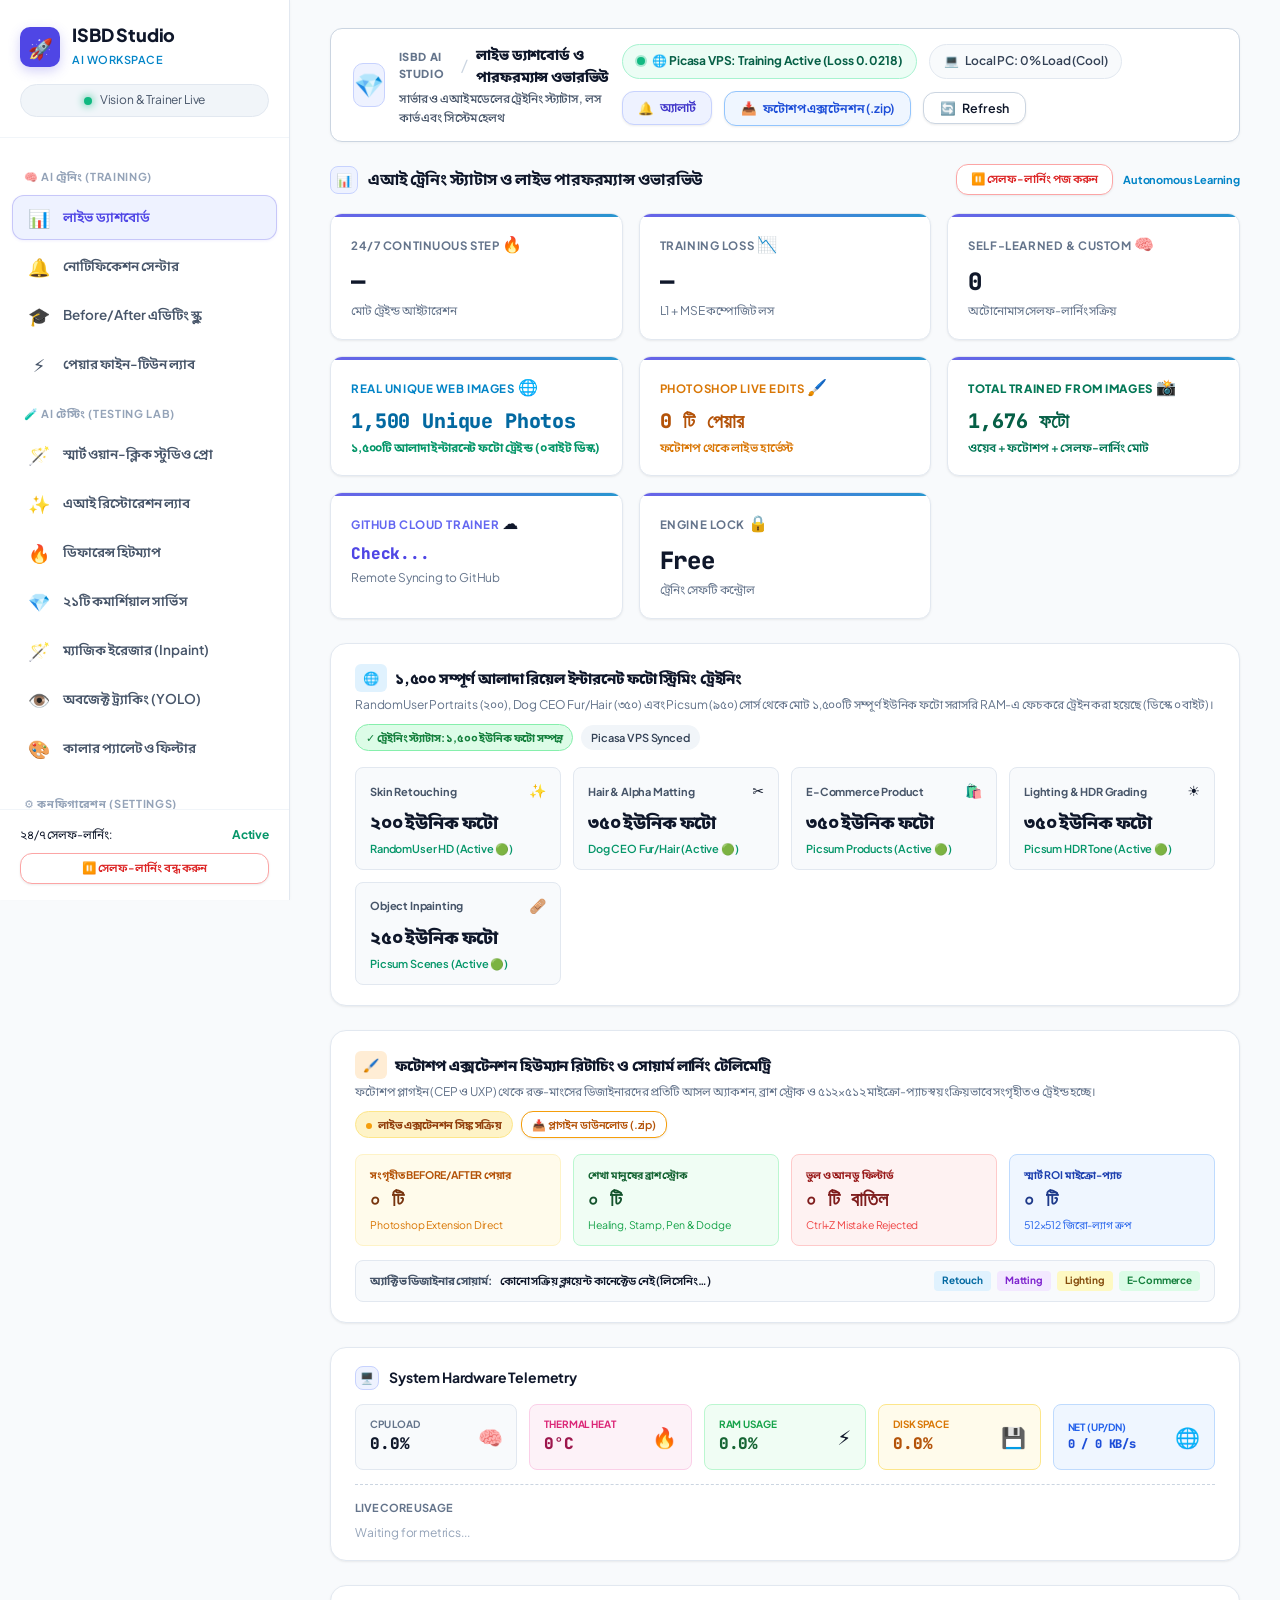
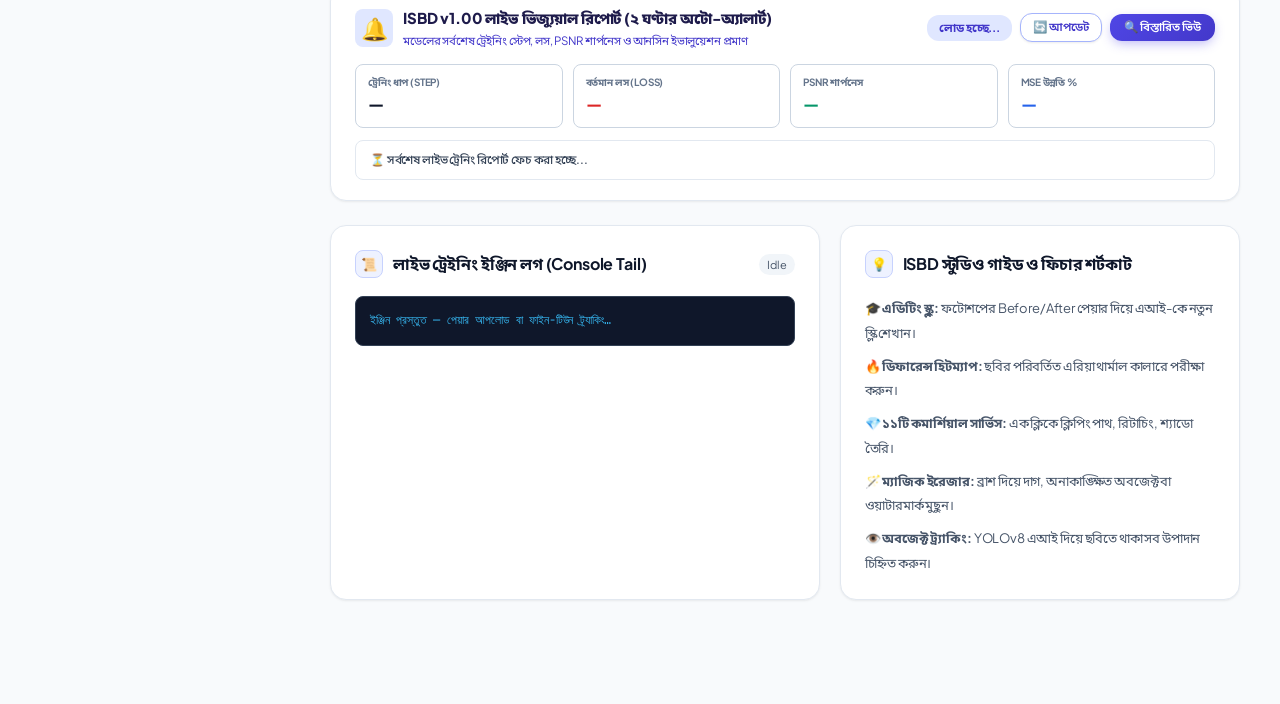
==== isbd/templates/index.html @ 2abbb0d4 "feat(ui): add live Photoshop Extension before/after counter and total trained from images box to AI " ====
<!doctype html>
<html lang="bn">
<head>
<meta charset="utf-8">
<meta name="viewport" content="width=device-width,initial-scale=1">
<title>ISBD Studio — Next-Gen AI Workspace</title>
<link rel="icon" href="data:image/svg+xml,<svg xmlns='http://www.w3.org/2000/svg' viewBox='0 0 100 100'><text y='.9em' font-size='90'>🚀</text></svg>">
<link rel="preconnect" href="https://fonts.googleapis.com">
<link rel="preconnect" href="https://fonts.gstatic.com" crossorigin>
<link href="https://fonts.googleapis.com/css2?family=Plus+Jakarta+Sans:wght@300;400;500;600;700;800&family=Roboto:wght@300;400;500;700&family=JetBrains+Mono:wght@400;500;600;700&family=Noto+Sans+Bengali:wght@400;500;600;700&display=swap" rel="stylesheet">
<link rel="stylesheet" href="https://fonts.googleapis.com/css2?family=Material+Symbols+Outlined:opsz,wght,FILL,GRAD@20..48,100..700,0..1,-50..200" />
<script src="https://cdn.tailwindcss.com"></script>
<style>

/* ══════════════════════════════════════════════════════════════════════════════
   ✨ MATERIAL DESIGN 3 / MATERIAL UI (MUI) DESIGN SYSTEM STYLES
   ══════════════════════════════════════════════════════════════════════════════ */
:root {
  --mui-primary: #4f46e5;
  --mui-primary-hover: #4338ca;
  --mui-primary-light: #eef2ff;
  --mui-secondary: #0284c7;
  --mui-surface: #ffffff;
  --mui-background: #f8fafc;
  --mui-surface-variant: #f1f5f9;
  --mui-outline: #e2e8f0;
  --mui-outline-variant: #cbd5e1;
  --mui-text-primary: #0f172a;
  --mui-text-secondary: #475569;
  --mui-text-muted: #64748b;
  --mui-success: #10b981;
  --mui-warning: #f59e0b;
  --mui-danger: #ef4444;

  /* MUI Elevation Shadows */
  --mui-shadow-1: 0 1px 3px rgba(0,0,0,0.05), 0 1px 2px rgba(0,0,0,0.03);
  --mui-shadow-2: 0 4px 6px -1px rgba(0,0,0,0.06), 0 2px 4px -1px rgba(0,0,0,0.04);
  --mui-shadow-3: 0 10px 15px -3px rgba(0,0,0,0.08), 0 4px 6px -2px rgba(0,0,0,0.04);
  --mui-shadow-4: 0 20px 25px -5px rgba(0,0,0,0.1), 0 10px 10px -5px rgba(0,0,0,0.04);
  --mui-radius-sm: 8px;
  --mui-radius-md: 12px;
  --mui-radius-lg: 16px;
  --mui-radius-full: 9999px;
}

body {
  font-family: 'Plus Jakarta Sans', 'Roboto', 'Noto Sans Bengali', system-ui, -apple-system, sans-serif !important;
  background-color: var(--mui-background) !important;
  color: var(--mui-text-primary) !important;
  letter-spacing: -0.01em;
}

/* MUI Card / Paper Elevation */
.panel-box, .cv-lab-banner {
  background: var(--mui-surface) !important;
  border: 1px solid var(--mui-outline) !important;
  border-radius: var(--mui-radius-lg) !important;
  box-shadow: var(--mui-shadow-1) !important;
  transition: box-shadow 0.25s ease, transform 0.2s ease !important;
}

.panel-box:hover {
  box-shadow: var(--mui-shadow-2) !important;
}

/* MUI Elevated Stat Cards */
.stat-card {
  background: var(--mui-surface) !important;
  border: 1px solid var(--mui-outline) !important;
  border-radius: var(--mui-radius-md) !important;
  box-shadow: var(--mui-shadow-1) !important;
  transition: all 0.25s cubic-bezier(0.4, 0, 0.2, 1) !important;
  position: relative;
  overflow: hidden;
}

.stat-card:hover {
  transform: translateY(-3px) !important;
  box-shadow: var(--mui-shadow-3) !important;
  border-color: var(--mui-outline-variant) !important;
}

.stat-card::after {
  content: '';
  position: absolute;
  top: 0;
  left: 0;
  right: 0;
  height: 3px;
  background: linear-gradient(90deg, var(--mui-primary), var(--mui-secondary));
  opacity: 0.85;
}

/* MUI Buttons with Elevation & Ripple effect */
.btn, .btn-main {
  font-family: inherit !important;
  font-weight: 600 !important;
  border-radius: var(--mui-radius-md) !important;
  transition: all 0.2s cubic-bezier(0.4, 0, 0.2, 1) !important;
  cursor: pointer;
  box-shadow: var(--mui-shadow-1);
  position: relative;
  overflow: hidden;
}

.btn-main {
  background: linear-gradient(135deg, #4f46e5 0%, #4338ca 100%) !important;
  color: #ffffff !important;
  border: none !important;
}

.btn-main:hover {
  box-shadow: var(--mui-shadow-3) !important;
  transform: translateY(-1.5px) !important;
}

.btn-main:active {
  transform: translateY(0) !important;
}

/* MUI Navigation Sidebar Item */
.ws-btn {
  font-family: inherit !important;
  border-radius: var(--mui-radius-md) !important;
  transition: all 0.2s ease !important;
  padding: 10px 14px !important;
  font-weight: 600 !important;
}

.ws-btn:hover {
  background: var(--mui-surface-variant) !important;
  color: var(--mui-text-primary) !important;
  transform: translateX(2px);
}

.ws-btn.active {
  background: var(--mui-primary-light) !important;
  color: var(--mui-primary) !important;
  border: 1px solid rgba(79, 70, 229, 0.25) !important;
  box-shadow: 0 1px 3px rgba(79, 70, 229, 0.08) !important;
}

/* MUI Chips & Pill Badges */
.chip-label {
  display: inline-flex !important;
  align-items: center !important;
  gap: 6px !important;
  padding: 7px 14px !important;
  border-radius: var(--mui-radius-full) !important;
  background: var(--mui-surface-variant) !important;
  border: 1px solid var(--mui-outline) !important;
  font-size: 11.5px !important;
  font-weight: 600 !important;
  color: var(--mui-text-secondary) !important;
  cursor: pointer !important;
  transition: all 0.2s ease !important;
  user-select: none;
}

.chip-label:hover {
  background: #e2e8f0 !important;
  color: var(--mui-text-primary) !important;
  border-color: var(--mui-outline-variant) !important;
}

.chip-label:has(input:checked) {
  background: #4f46e5 !important;
  border-color: #4338ca !important;
  color: #ffffff !important;
  font-weight: 700 !important;
  box-shadow: 0 2px 6px rgba(79, 70, 229, 0.25) !important;
}

.chip-label:has(input:checked) input[type="checkbox"] {
  accent-color: #ffffff !important;
}

/* MUI Text Inputs & Outlines */
input[type="text"], input[type="number"], textarea, select {
  font-family: inherit !important;
  border: 1.5px solid var(--mui-outline) !important;
  border-radius: var(--mui-radius-sm) !important;
  padding: 8px 12px !important;
  background: #ffffff !important;
  color: var(--mui-text-primary) !important;
  transition: all 0.2s ease !important;
}

input[type="text"]:focus, input[type="number"]:focus, textarea:focus, select:focus {
  outline: none !important;
  border-color: var(--mui-primary) !important;
  box-shadow: 0 0 0 3px rgba(79, 70, 229, 0.15) !important;
}

/* Material Linear Progress bar */
.mui-linear-progress {
  width: 100%;
  height: 6px;
  background-color: #e2e8f0;
  border-radius: 9999px;
  overflow: hidden;
  position: relative;
}

.mui-linear-progress-bar {
  height: 100%;
  background: linear-gradient(90deg, #4f46e5, #06b6d4);
  border-radius: 9999px;
  transition: width 0.3s ease;
}

:root {
  --bg-app: #f8fafc;
  --text-main: #0f172a;
  --text-sub: #334155;
  --text-muted: #64748b;
  
  --tx-main: #0f172a;
  --tx-secondary: #334155;
  --tx-muted: #64748b;
  --card-border: #cbd5e1;
  --accent: #4f46e5;

  --primary: #4f46e5;
  --cyan: #0284c7;
  --success: #10b981;
  --warning: #f59e0b;
  --danger: #ef4444;
  --radius-xl: 16px;
  --radius-lg: 12px;
  --radius-md: 8px;
  --radius-sm: 6px;
}

* { box-sizing: border-box; margin: 0; padding: 0; }
body {
  font-family: 'Inter', 'Noto Sans Bengali', system-ui, sans-serif;
  background-color: var(--bg-app);
  color: var(--text-main);
  min-height: 100vh;
  line-height: 1.55;
  -webkit-font-smoothing: antialiased;
}

.workspace-layout {
  display: flex;
  min-height: 100vh;
}

.workspace-sidebar {
  width: 290px;
  background: #ffffff;
  border-right: 1px solid #e2e8f0;
  display: flex;
  flex-direction: column;
  flex-shrink: 0;
  position: sticky;
  top: 0;
  height: 100vh;
  z-index: 50;
  box-shadow: 1px 0 3px 0 rgba(0, 0, 0, 0.02);
}

.ws-brand {
  padding: 24px 20px 20px;
  border-bottom: 1px solid #f1f5f9;
}

.ws-nav {
  padding: 16px 12px;
  display: flex;
  flex-direction: column;
  gap: 4px;
  flex: 1;
  overflow-y: auto;
}

.ws-category {
  font-size: 11px;
  font-weight: 700;
  color: #94a3b8;
  text-transform: uppercase;
  letter-spacing: 0.06em;
  padding: 14px 12px 6px;
}

.ws-btn {
  display: flex;
  align-items: center;
  gap: 12px;
  padding: 10px 14px;
  border-radius: 10px;
  color: #475569;
  font-size: 13.5px;
  font-weight: 600;
  cursor: pointer;
  background: transparent;
  border: 1px solid transparent;
  transition: all 0.15s ease;
  width: 100%;
  text-align: left;
}

.ws-btn:hover {
  background: #f1f5f9;
  color: #0f172a;
}

.ws-btn.active {
  background: #eef2ff;
  border-color: #c7d2fe;
  color: #4338ca;
  font-weight: 700;
  box-shadow: 0 1px 2px 0 rgba(79, 70, 229, 0.05);
}

.ws-btn .icon {
  font-size: 18px;
  width: 24px;
  text-align: center;
  display: inline-flex;
  align-items: center;
  justify-content: center;
}

.ws-footer {
  padding: 16px 20px;
  border-top: 1px solid #f1f5f9;
  background: #ffffff;
}

.workspace-content {
  flex: 1;
  padding: 28px 40px 80px;
  max-width: 1320px;
  overflow-y: auto;
}

.tab-pane {
  display: none;
  animation: paneFadeIn 0.2s ease forwards;
}

.tab-pane.active {
  display: block;
}

@keyframes paneFadeIn {
  from { opacity: 0; transform: translateY(4px); }
  to { opacity: 1; transform: translateY(0); }
}

/* ─ Modern Cards & Banners ─ */
.panel-box, .cv-lab-banner {
  background: #ffffff;
  border: 1px solid #e2e8f0;
  border-radius: var(--radius-xl);
  padding: 24px;
  margin-bottom: 24px;
  box-shadow: 0 1px 3px 0 rgba(0, 0, 0, 0.04);
}

.panel-header {
  display: flex;
  justify-content: space-between;
  align-items: center;
  margin-bottom: 18px;
}

.panel-header h2 {
  font-size: 16px;
  font-weight: 700;
  color: #0f172a;
  display: flex;
  align-items: center;
  gap: 10px;
}

.step-badge {
  width: 28px;
  height: 28px;
  border-radius: 8px;
  font-size: 13px;
  font-weight: 700;
  background: #eef2ff;
  color: #4f46e5;
  display: inline-flex;
  align-items: center;
  justify-content: center;
  border: 1px solid #c7d2fe;
}

/* ─ Modern Stats Grid ─ */
.stats-grid {
  display: grid;
  grid-template-columns: repeat(auto-fit, minmax(220px, 1fr));
  gap: 16px;
  margin-bottom: 24px;
}

.stat-card {
  background: #ffffff;
  border: 1px solid #e2e8f0;
  border-radius: var(--radius-lg);
  padding: 18px 20px;
  box-shadow: 0 1px 3px 0 rgba(0,0,0,0.03);
  transition: all 0.2s;
}

.stat-card:hover {
  transform: translateY(-2px);
  box-shadow: 0 6px 16px -2px rgba(0, 0, 0, 0.06);
}

.stat-title {
  font-size: 11.5px;
  font-weight: 700;
  text-transform: uppercase;
  letter-spacing: 0.05em;
  color: #64748b;
}

.stat-val {
  font-size: 24px;
  font-weight: 800;
  color: #0f172a;
  font-family: 'JetBrains Mono', monospace;
  margin: 6px 0 2px;
}

.stat-footer {
  font-size: 12px;
  color: #64748b;
}

/* ─ Inputs & Buttons ─ */
.param-input, .param-select {
  width: 100%;
  background: #ffffff;
  border: 1px solid #cbd5e1;
  color: #0f172a;
  font-weight: 500;
  padding: 9px 14px;
  border-radius: 8px;
  font-size: 13px;
  font-family: inherit;
  outline: none;
  transition: all 0.15s;
}

.param-input:focus, .param-select:focus {
  border-color: #4f46e5;
  box-shadow: 0 0 0 3px rgba(79, 70, 229, 0.12);
}

.btn {
  padding: 9px 18px;
  border-radius: 8px;
  font-size: 13px;
  font-weight: 600;
  cursor: pointer;
  display: inline-flex;
  align-items: center;
  gap: 8px;
  transition: all 0.15s ease;
  border: 1px solid transparent;
  font-family: inherit;
}

.btn-main {
  background: #4f46e5;
  color: #ffffff;
  box-shadow: 0 1px 2px 0 rgba(79, 70, 229, 0.2);
}

.btn-main:hover {
  background: #4338ca;
  box-shadow: 0 4px 12px rgba(79, 70, 229, 0.25);
  transform: translateY(-1px);
}

.btn-outline {
  background: #ffffff;
  border: 1px solid #cbd5e1;
  color: #334155;
}

.btn-outline:hover {
  background: #f8fafc;
  color: #0f172a;
  border-color: #94a3b8;
}

.btn-danger-light {
  background: #fef2f2;
  border: 1px solid #fecaca;
  color: #dc2626;
}

.btn-danger-light:hover {
  background: #fee2e2;
}

/* ─ Chip Labels ─ */
.chip-label {
  display: flex;
  align-items: center;
  gap: 8px;
  background: #f8fafc;
  border: 1px solid #e2e8f0;
  border-radius: 8px;
  padding: 8px 12px;
  font-size: 12px;
  font-weight: 600;
  color: #334155;
  cursor: pointer;
  user-select: none;
  transition: all 0.15s;
}

.chip-label:hover {
  background: #f1f5f9;
  border-color: #cbd5e1;
}

.chip-label:has(input:checked) {
  background: #4f46e5;
  border-color: #4338ca;
  color: #ffffff;
  font-weight: 700;
  box-shadow: 0 2px 6px rgba(79, 70, 229, 0.25);
}

.chip-label input[type="checkbox"] {
  accent-color: #ffffff;
  width: 15px;
  height: 15px;
}

/* ─ Grids & Layouts ─ */
.det-grid { display: grid; grid-template-columns: 1fr 1.2fr; gap: 24px; align-items: start; }
@media (max-width: 860px) { .det-grid { grid-template-columns: 1fr; } }
.det-controls { display: flex; flex-direction: column; gap: 14px; }
.det-result-img {
  width: 100%; max-height: 380px; object-fit: contain; border-radius: var(--radius-md);
  border: 1px solid #e2e8f0; background: #000; display: none;
}
.det-tags { display: flex; flex-wrap: wrap; gap: 8px; margin-top: 12px; }
.det-tag {
  background: #f1f5f9; border: 1px solid #e2e8f0;
  padding: 6px 12px; border-radius: 20px; font-size: 12px; font-weight: 600;
  display: inline-flex; align-items: center; gap: 6px; color: #1e293b;
}
.det-tag .count { background: #0284c7; color: #fff; border-radius: 10px; padding: 2px 6px; font-size: 10px; }

.cv-palette { display: flex; gap: 8px; margin-top: 10px; flex-wrap: wrap; }
.palette-chip {
  padding: 6px 10px; border-radius: 6px; font-size: 11px; font-weight: 700;
  display: flex; align-items: center; gap: 6px; border: 1px solid rgba(0,0,0,0.1);
}

.compare-container {
  position: relative; width: 100%; height: 260px; border-radius: var(--radius-md);
  overflow: hidden; background: #0f172a; border: 1px solid #e2e8f0; margin: 14px 0;
  display: flex; align-items: center; justify-content: center;
}
.compare-img { position: absolute; top: 0; left: 0; width: 100%; height: 100%; object-fit: contain; }
.compare-overlay {
  position: absolute; top: 0; left: 0; width: 50%; height: 100%; overflow: hidden;
  border-right: 2px solid #fff; box-shadow: 2px 0 10px rgba(0,0,0,0.5);
}
.compare-overlay img { position: absolute; top: 0; left: 0; width: 100%; height: 100%; object-fit: contain; }
.slider-handle {
  position: absolute; top: 50%; left: 50%; transform: translate(-50%, -50%);
  width: 28px; height: 28px; border-radius: 50%; background: #fff; color: #000;
  display: flex; align-items: center; justify-content: center; font-size: 11px; font-weight: 800;
  pointer-events: none; box-shadow: 0 0 15px rgba(0,0,0,0.8);
}
.compare-range {
  position: absolute; top: 0; left: 0; width: 100%; height: 100%; opacity: 0; cursor: ew-resize; z-index: 10;
}
.play-placeholder { text-align: center; color: #94a3b8; font-size: 13px; }

.terminal-area {
  background: #0f172a; border: 1px solid #334155; border-radius: var(--radius-md);
  padding: 14px; font-family: 'JetBrains Mono', monospace; font-size: 12px; color: #38bdf8;
  max-height: 260px; overflow-y: auto; white-space: pre-wrap; line-height: 1.6;
}

.toasts { position: fixed; top: 20px; right: 20px; z-index: 9999; display: flex; flex-direction: column; gap: 8px; }
.toast {
  padding: 10px 18px; border-radius: var(--radius-sm); font-size: 12.5px; font-weight: 600;
  backdrop-filter: blur(16px); border: 1px solid #e2e8f0;
  box-shadow: 0 10px 30px rgba(0,0,0,0.1); animation: toastIn 0.3s ease;
}
.toast.ok { background: #ecfdf5; border-color: #a7f3d0; color: #065f46; }
.toast.warn { background: #fffbeb; border-color: #fde68a; color: #92400e; }
.toast.err { background: #fef2f2; border-color: #fecaca; color: #991b1b; }
@keyframes toastIn { from { transform: translateX(50px); opacity: 0; } to { transform: translateX(0); opacity: 1; } }

.pulse-dot { width: 8px; height: 8px; border-radius: 50%; background: #10b981; box-shadow: 0 0 8px #10b981; display: inline-block; }

.pairs-container { display: flex; flex-direction: column; gap: 10px; margin-top: 14px; }
.pair-item {
  background: #f8fafc; border: 1px solid #e2e8f0;
  border-radius: var(--radius-md); padding: 12px; display: grid;
  grid-template-columns: 1fr 1fr auto; gap: 12px; align-items: center;
}
.pair-side label {
  font-size: 11px; font-weight: 600; color: #64748b;
  display: block; margin-bottom: 4px;
}
.pair-side input[type=file] { width: 100%; font-size: 11px; color: #334155; }
.thumb-preview { width: 44px; height: 44px; border-radius: 6px; object-fit: cover; margin-top: 4px; display: none; border: 1px solid #cbd5e1; }
.btn-del-pair {
  background: #ffffff; border: 1px solid #e2e8f0; color: #dc2626;
  border-radius: 8px; width: 32px; height: 32px; cursor: pointer; display: flex;
  align-items: center; justify-content: center; font-size: 13px; transition: all 0.2s;
}
.btn-del-pair:hover { background: #fee2e2; border-color: #fca5a5; }

.dropzone {
  border: 2px dashed #cbd5e1; border-radius: var(--radius-md);
  padding: 26px 16px; text-align: center; cursor: pointer; transition: all 0.2s;
  background: #f8fafc;
}
.dropzone:hover, .dropzone.dragover {
  border-color: #6366f1; background: #eef2ff;
}
.dz-icon { font-size: 32px; margin-bottom: 6px; }
.dz-text { font-size: 13.5px; font-weight: 600; color: #1e293b; }
.dz-sub { font-size: 11.5px; color: #64748b; margin-top: 2px; }

.param-grid { display: grid; grid-template-columns: 1fr 1fr; gap: 14px; margin-bottom: 14px; }
.param-field label { font-size: 11px; font-weight: 700; color: #475569; display: block; margin-bottom: 5px; }

/* ─ Modern CSS Upgrades ─ */
.btn-main {
  background: linear-gradient(135deg, #4f46e5 0%, #3b82f6 100%);
  color: white;
  border: none;
  box-shadow: 0 4px 12px -2px rgba(79, 70, 229, 0.4);
  transition: all 0.3s cubic-bezier(0.4, 0, 0.2, 1);
}
.btn-main:hover {
  transform: translateY(-1.5px);
  box-shadow: 0 6px 16px -2px rgba(79, 70, 229, 0.6);
}
.btn-outline {
  border: 1px solid #cbd5e1;
  background: #ffffff;
  color: #475569;
  transition: all 0.3s ease;
}
.btn-outline:hover {
  border-color: #94a3b8;
  background: #f8fafc;
  color: #0f172a;
}
.ws-btn { transition: all 0.2s cubic-bezier(0.4, 0, 0.2, 1); }
.ws-btn:active { transform: scale(0.97); }

.file-upload {
  border: 2px dashed #cbd5e1;
  background: #f8fafc;
  transition: all 0.3s;
  cursor: pointer;
}
.file-upload:hover {
  border-color: #6366f1;
  background: #eef2ff;
}

#toast-container {
  position: fixed;
  bottom: 24px;
  right: 24px;
  display: flex;
  flex-direction: column;
  gap: 12px;
  z-index: 9999;
}
.custom-toast {
  background: #ffffff;
  border: 1px solid #e2e8f0;
  padding: 14px 20px;
  border-radius: 12px;
  box-shadow: 0 10px 25px -5px rgba(0,0,0,0.1), 0 8px 10px -6px rgba(0,0,0,0.1);
  font-size: 14px;
  font-weight: 600;
  display: flex;
  align-items: center;
  gap: 12px;
  animation: slideInUp 0.4s cubic-bezier(0.175, 0.885, 0.32, 1.275) forwards;
  transform-origin: bottom;
}
.custom-toast.success { border-left: 5px solid #10b981; }
.custom-toast.error { border-left: 5px solid #ef4444; }
.custom-toast.fade-out { animation: fadeOutDown 0.35s forwards; }

@keyframes slideInUp { from { opacity: 0; transform: translateY(30px) scale(0.90); } to { opacity: 1; transform: translateY(0) scale(1); } }
@keyframes fadeOutDown { from { opacity: 1; transform: translateY(0); } to { opacity: 0; transform: translateY(30px) scale(0.95); } }

/* ─ Glassmorphism Panels ─ */
.panel-box, .cv-lab-banner {
  background: rgba(255, 255, 255, 0.85);
  backdrop-filter: blur(12px);
  -webkit-backdrop-filter: blur(12px);
  border: 1px solid rgba(226, 232, 240, 0.8);
}

</style>
<script src="https://cdn.jsdelivr.net/npm/chart.js"></script>
<script src="https://cdn.jsdelivr.net/npm/chart.js"></script>
</head>

<body>

<div class="toasts" id="toasts"></div>

<div class="workspace-layout">
  <!-- ═════════ SIDEBAR ═════════ -->
  <aside class="workspace-sidebar">
    <div class="ws-brand">
      <div style="display:flex; align-items:center; gap:12px;">
        <div style="width:40px; height:40px; border-radius:10px; background:#4f46e5; display:flex; align-items:center; justify-content:center; font-size:20px; color:#fff; box-shadow:0 4px 12px rgba(79,70,229,0.25);">🚀</div>
        <div>
          <h1 style="font-size:18px; font-weight:800; color:#0f172a; line-height:1.2;">ISBD Studio</h1>
          <span style="font-size:11px; font-weight:600; color:#0284c7; text-transform:uppercase; letter-spacing:0.5px;">AI Workspace</span>
        </div>
      </div>
      <div style="display:flex; align-items:center; gap:8px; font-size:12px; padding:6px 12px; border-radius:20px; background:#f1f5f9; border:1px solid #e2e8f0; color:#475569; margin-top:14px; justify-content:center;">
        <span class="pulse-dot"></span>
        <span id="nav-status">Vision & Trainer Live</span>
      </div>
    </div>

    <nav class="ws-nav">
      <div class="ws-category">🧠 AI ট্রেনিং (Training)</div>
      <button class="ws-btn active" data-tab="tab-dashboard" onclick="switchTab('tab-dashboard')">
        <span class="icon">📊</span> লাইভ ড্যাশবোর্ড
      </button>
      <button class="ws-btn" data-tab="tab-notifications" onclick="switchTab('tab-notifications')">
        <span class="icon">🔔</span> নোটিফিকেশন সেন্টার <span id="side-notif-badge" style="background:#ef4444; color:#ffffff; font-size:10px; font-weight:800; padding:2px 7px; border-radius:10px; margin-left:auto; display:none;">0</span>
      </button>
      <button class="ws-btn" data-tab="tab-school" onclick="switchTab('tab-school')">
        <span class="icon">🎓</span> Before/After এডিটিং স্কুল
      </button>
      <button class="ws-btn" data-tab="tab-finetune" onclick="switchTab('tab-finetune')">
        <span class="icon">⚡</span> পেয়ার ফাইন-টিউন ল্যাব
      </button>

      <div class="ws-category">🧪 AI টেস্টিং (Testing Lab)</div>
      <button class="ws-btn" data-tab="tab-smart" onclick="switchTab('tab-smart')">
        <span class="icon">🪄</span> স্মার্ট ওয়ান-ক্লিক স্টুডিও প্রো
      </button>
      <button class="ws-btn" data-tab="tab-restore" onclick="switchTab('tab-restore')">
        <span class="icon">✨</span> এআই রিস্টোরেশন ল্যাব
      </button>
      <button class="ws-btn" data-tab="tab-heatmap" onclick="switchTab('tab-heatmap')">
        <span class="icon">🔥</span> ডিফারেন্স হিটম্যাপ
      </button>
      <button class="ws-btn" data-tab="tab-services" onclick="switchTab('tab-services')">
        <span class="icon">💎</span> ২১টি কমার্শিয়াল সার্ভিস
      </button>
      <button class="ws-btn" data-tab="tab-magic" onclick="switchTab('tab-magic')">
        <span class="icon">🪄</span> ম্যাজিক ইরেজার (Inpaint)
      </button>
      <button class="ws-btn" data-tab="tab-yolo" onclick="switchTab('tab-yolo')">
        <span class="icon">👁️</span> অবজেক্ট ট্র্যাকিং (YOLO)
      </button>
      <button class="ws-btn" data-tab="tab-cv" onclick="switchTab('tab-cv')">
        <span class="icon">🎨</span> কালার প্যালেট ও ফিল্টার
      </button>

      <div class="ws-category" style="margin-top:6px;">⚙️ কনফিগারেশন (Settings)</div>
      <button class="ws-btn" data-tab="tab-settings" onclick="switchTab('tab-settings')">
        <span class="icon">⚙️</span> কানেক্টেড মডেল ও API কি
      </button>
      <div class="ws-category" style="margin-top:6px;">☁️ ক্লাউড হাব (Cloud Hub)</div>
      <button class="ws-btn" data-tab="tab-cloud" onclick="switchTab('tab-cloud')">
        <span class="icon">🚀</span> GitHub Auto Trainer
      </button>

      <div class="ws-category" style="margin-top:6px;">📦 ফটোশপ ইন্টিগ্রেশন</div>
      <a href="/api/download/photoshop-extension-zip" class="ws-btn" style="text-decoration:none; color:#1d4ed8; background:#eff6ff; border:1px solid #bfdbfe; font-weight:700;">
        <span class="icon">📥</span> ফটোশপ এক্সটেনশন (.zip)
      </a>

    </nav>

    <div class="ws-footer">
      <div style="display: flex; flex-direction: column; gap: 8px;">
        <div style="display: flex; justify-content: space-between; align-items: center; font-size:12px;">
          <span>২৪/৭ সেলফ-লার্নিং:</span>
          <span id="side-train-status" style="color: #059669; font-weight:700;">Active</span>
        </div>
        <button id="btn-toggle-train" onclick="toggleContinuousTraining()" class="btn btn-outline" style="width: 100%; justify-content: center; font-size: 11.5px; padding: 6px; border-color: #fca5a5; color: #dc2626;">
          ⏸️ সেলফ-লার্নিং বন্ধ করুন
        </button>
      </div>
    </div>
  </aside>

  <!-- ═════════ CONTENT AREA ═════════ -->
  <main class="workspace-content">
    
    <!-- ═════════ TOP ENTERPRISE APP BAR ═════════ -->
    <header class="workspace-topbar" style="display:flex; justify-content:space-between; align-items:center; background:#ffffff; border:1.5px solid #cbd5e1; border-radius:12px; padding:14px 22px; margin-bottom:22px; box-shadow:0 1px 3px rgba(0,0,0,0.04);">
      <div style="display:flex; align-items:center; gap:14px;">
        <span style="font-size:24px; background:#eef2ff; color:#4f46e5; width:44px; height:44px; border-radius:10px; display:inline-flex; align-items:center; justify-content:center; border:1px solid #c7d2fe;">💎</span>
        <div>
          <div style="display:flex; align-items:center; gap:8px;">
            <span style="font-size:11px; font-weight:800; color:#64748b; text-transform:uppercase; letter-spacing:0.05em;">ISBD AI STUDIO</span>
            <span style="color:#cbd5e1;">/</span>
            <span id="topbar-breadcrumb" style="font-size:14.5px; font-weight:800; color:#0f172a;">লাইভ ড্যাশবোর্ড ও পারফরম্যান্স ওভারভিউ</span>
          </div>
          <div id="topbar-sub" style="font-size:12px; color:#475569; margin-top:2px; font-weight:500;">সার্ভার ও এআই মডেলের ট্রেইনিং স্ট্যাটাস, লস কার্ভ এবং সিস্টেম হেলথ</div>
        </div>
      </div>
      
      <!-- Topbar Right Badges -->
      <div style="display:flex; align-items:center; gap:12px; flex-wrap:wrap;">
        <div style="display:flex; align-items:center; gap:7px; background:#ecfdf5; border:1px solid #a7f3d0; padding:7px 14px; border-radius:20px; font-size:12px; font-weight:700; color:#065f46;">
          <span style="width:8px; height:8px; border-radius:50%; background:#10b981; display:inline-block; box-shadow:0 0 0 2px rgba(16,185,129,0.3);"></span>
          <span id="topbar-vps-status">🌐 Picasa VPS: Training Active (Loss 0.0218)</span>
        </div>
        <div style="display:flex; align-items:center; gap:6px; background:#f8fafc; border:1px solid #e2e8f0; padding:7px 14px; border-radius:20px; font-size:12px; font-weight:600; color:#334155;">
          <span>💻</span>
          <span id="topbar-local-status">Local PC: 0% Load (Cool)</span>
        </div>
        <button onclick="switchTab('tab-notifications')" class="btn btn-outline" style="padding:7px 15px; font-size:12.5px; font-weight:700; display:inline-flex; align-items:center; gap:6px; border-radius:20px; border-color:#c7d2fe; color:#4338ca; background:#eef2ff; position:relative;" title="নোটিফিকেশন ও ২ ঘণ্টার লাইভ রিপোর্ট">
          🔔 <span>অ্যালার্ট</span>
          <span id="topbar-notif-badge" style="background:#ef4444; color:#ffffff; font-size:10px; font-weight:800; padding:1px 6px; border-radius:10px; display:none;">0</span>
        </button>
        <a href="/api/download/photoshop-extension-zip" class="btn btn-outline" style="padding:7px 16px; font-size:12.5px; font-weight:700; display:inline-flex; align-items:center; gap:6px; border-radius:20px; border-color:#93c5fd; color:#1d4ed8; background:#eff6ff; text-decoration:none;" title="উইন্ডোজের জন্য ১-ক্লিক ফটোশপ এক্সটেনশন ডাউনলোড (.zip)">
          📥 <span>ফটোশপ এক্সটেনশন (.zip)</span>
        </a>
        <button onclick="refreshAllData()" class="btn btn-outline" style="padding:7px 16px; font-size:12.5px; font-weight:700; display:inline-flex; align-items:center; gap:6px; border-radius:20px; border-color:#cbd5e1; color:#0f172a; background:#ffffff;" title="সব ডেটা রিফ্রেশ করুন">
          🔄 <span>Refresh</span>
        </button>
      </div>
    </header>

    <!-- Tab 1: Dashboard -->
    <div id="tab-dashboard" class="tab-pane active">
      <div class="panel-header" style="margin-bottom: 18px;">
        <h2><span class="step-badge">📊</span> এআই ট্রেনিং স্ট্যাটাস ও লাইভ পারফরম্যান্স ওভারভিউ</h2>
        <div style="display:flex; align-items:center; gap:10px;">
          <button id="dash-btn-toggle" onclick="toggleContinuousTraining()" class="btn btn-outline" style="font-size: 11.5px; padding: 6px 14px; border-color: #fca5a5; color: #dc2626;">
            ⏸️ সেলফ-লার্নিং পজ করুন
          </button>
          <span style="font-size: 11px; color: #0284c7; font-weight:700;">Autonomous Learning</span>
        </div>
      </div>
<!-- ─ Stats Row ─ -->
  <div class="stats-grid">
    <div class="stat-card" id="card-step">
      <div class="stat-top">
        <span class="stat-title">24/7 Continuous Step</span>
        <span class="stat-icon">🔥</span>
      </div>
      <div class="stat-val" id="v-step">—</div>
      <div class="stat-footer">মোট ট্রেইন্ড আইটারেশন</div>
    </div>

    <div class="stat-card" id="card-loss">
      <div class="stat-top">
        <span class="stat-title">Training Loss</span>
        <span class="stat-icon">📉</span>
      </div>
      <div class="stat-val" id="v-loss">—</div>
      <div class="stat-footer">L1 + MSE কম্পোজিট লস</div>
    </div>

    <div class="stat-card" id="card-pairs">
      <div class="stat-top">
        <span class="stat-title">Self-Learned & Custom</span>
        <span class="stat-icon">🧠</span>
      </div>
      <div class="stat-val" id="v-pairs">0</div>
      <div class="stat-footer" id="v-self-sub">অটোনোমাস সেলফ-লার্নিং সক্রিয়</div>
    </div>

    
    <div class="stat-card" id="card-stream" style="border-top: 3px solid #0284c7;">
      <div class="stat-top">
        <span class="stat-title" style="color: #0284c7; font-weight: 700;">Real Unique Web Images</span>
        <span class="stat-icon">🌐</span>
      </div>
      <div class="stat-val" id="v-stream-samples" style="color: #0369a1; font-size: 20px;">1,500 Unique Photos</div>
      <div class="stat-footer" id="v-stream-sub" style="color: #059669; font-weight: 700;">১,৫০০টি আলাদা ইন্টারনেট ফটো ট্রেইন্ড (০ বাইট ডিস্ক)</div>
    </div>

    <!-- 🎨 Photoshop Live Human Edits -->
    <div class="stat-card" id="card-photoshop" style="border-top: 3px solid #f59e0b; background: linear-gradient(135deg, rgba(245, 158, 11, 0.05), rgba(217, 119, 6, 0.02));">
      <div class="stat-top">
        <span class="stat-title" style="color: #d97706; font-weight: 700;">Photoshop Live Edits</span>
        <span class="stat-icon">🖌️</span>
      </div>
      <div class="stat-val" id="v-photoshop-samples" style="color: #b45309; font-size: 20px; font-weight: 800;">0 টি পেয়ার</div>
      <div class="stat-footer" id="v-photoshop-sub" style="color: #d97706; font-weight: 600;">ফটোশপ থেকে লাইভ হার্ভেস্ট</div>
    </div>

    <!-- 📸 Total Trained From Images (Grand Total Count) -->
    <div class="stat-card" id="card-total-trained" style="border-top: 3px solid #10b981; background: linear-gradient(135deg, rgba(16, 185, 129, 0.07), rgba(5, 150, 105, 0.02));">
      <div class="stat-top">
        <span class="stat-title" style="color: #047857; font-weight: 800;">Total Trained From Images</span>
        <span class="stat-icon">📸</span>
      </div>
      <div class="stat-val" id="v-total-trained" style="color: #065f46; font-size: 20px; font-weight: 800;">1,676 ফটো</div>
      <div class="stat-footer" id="v-total-trained-sub" style="color: #047857; font-weight: 600;">ওয়েব + ফটোশপ + সেলফ-লার্নিং মোট</div>
    </div>

    <div class="stat-card" id="card-cloud">
      <div class="stat-top">
        <span class="stat-title" style="color: #6366f1;">GitHub Cloud Trainer</span>
        <span class="stat-icon" id="v-cloud-icon">☁️</span>
      </div>
      <div class="stat-val" id="v-cloud-status" style="font-size: 16px; color: #4f46e5; margin-top: 6px;">Check...</div>
      <div class="stat-footer" id="v-cloud-sub">Remote Syncing to GitHub</div>
      <a id="v-cloud-link" href="#" target="_blank" style="display:none; font-size: 10px; color: #6366f1; text-decoration: underline; margin-top:4px;">View Live Console</a>
    </div>

    <div class="stat-card" id="card-lock">
      <div class="stat-top">
        <span class="stat-title">Engine Lock</span>
        <span class="stat-icon">🔒</span>
      </div>
      <div class="stat-val" id="v-lock">Free</div>
      <div class="stat-footer" id="v-lock-sub">ট্রেনিং সেফটি কন্ট্রোল</div>
    </div>
  </div>

  <!-- ─ Real Streamed 1,500 Unique Dataset Breakdown Banner ─ -->
  <div class="panel-box" style="margin-bottom: 24px; padding: 20px 24px; background: #ffffff; border: 1px solid #cbd5e1; border-radius: 12px; box-shadow: 0 4px 6px -1px rgba(0, 0, 0, 0.05);">
    <div style="display: flex; justify-content: space-between; align-items: center; margin-bottom: 16px; flex-wrap: wrap; gap: 10px;">
      <div>
        <h2 style="font-size: 15px; font-weight: 800; color: #0f172a; margin: 0; display: flex; align-items: center; gap: 8px;">
          <span style="background: #e0f2fe; color: #0369a1; padding: 4px 8px; border-radius: 6px; font-size: 13px;">🌐</span> 
          ১,৫০০ সম্পূর্ণ আলাদা রিয়েল ইন্টারনেট ফটো স্ট্রিমিং ট্রেইনিং
        </h2>
        <div style="font-size: 12px; color: #64748b; margin-top: 4px;">
          RandomUser Portraits (২০০), Dog CEO Fur/Hair (৩৫০) এবং Picsum (৯৫০) সোর্স থেকে মোট ১,৫০০টি সম্পূর্ণ ইউনিক ফটো সরাসরি RAM-এ ফেচ করে ট্রেইন করা হয়েছে (ডিস্কে ০ বাইট)।
        </div>
      </div>
      <div style="display: flex; gap: 8px; align-items: center;">
        <span style="background: #dcfce7; color: #15803d; font-size: 11px; font-weight: 700; padding: 4px 10px; border-radius: 20px; border: 1px solid #86efac;">
          ✓ ট্রেইনিং স্ট্যাটাস: ১,৫০০ ইউনিক ফটো সম্পন্ন
        </span>
        <span style="background: #f1f5f9; color: #334155; font-size: 11px; font-weight: 600; padding: 4px 10px; border-radius: 20px;">
          Picasa VPS Synced
        </span>
      </div>
    </div>

    <!-- 5 Domain Cards Grid -->
    <div style="display: grid; grid-template-columns: repeat(auto-fit, minmax(180px, 1fr)); gap: 12px;">
      <!-- Retouch -->
      <div style="background: #f8fafc; border: 1px solid #e2e8f0; border-radius: 8px; padding: 12px 14px;">
        <div style="display: flex; justify-content: space-between; align-items: center; margin-bottom: 6px;">
          <span style="font-size: 11px; font-weight: 700; color: #475569;">Skin Retouching</span>
          <span style="font-size: 14px;">✨</span>
        </div>
        <div style="font-size: 18px; font-weight: 800; color: #0f172a;" id="dom-retouch-count">২০০ ইউনিক ফটো</div>
        <div style="font-size: 11px; color: #059669; font-weight: 600; margin-top: 4px;" id="dom-retouch-loss">RandomUser HD (Active 🟢)</div>
      </div>

      <!-- Matting -->
      <div style="background: #f8fafc; border: 1px solid #e2e8f0; border-radius: 8px; padding: 12px 14px;">
        <div style="display: flex; justify-content: space-between; align-items: center; margin-bottom: 6px;">
          <span style="font-size: 11px; font-weight: 700; color: #475569;">Hair & Alpha Matting</span>
          <span style="font-size: 14px;">✂️</span>
        </div>
        <div style="font-size: 18px; font-weight: 800; color: #0f172a;" id="dom-matting-count">৩৫০ ইউনিক ফটো</div>
        <div style="font-size: 11px; color: #059669; font-weight: 600; margin-top: 4px;" id="dom-matting-loss">Dog CEO Fur/Hair (Active 🟢)</div>
      </div>

      <!-- Ecommerce -->
      <div style="background: #f8fafc; border: 1px solid #e2e8f0; border-radius: 8px; padding: 12px 14px;">
        <div style="display: flex; justify-content: space-between; align-items: center; margin-bottom: 6px;">
          <span style="font-size: 11px; font-weight: 700; color: #475569;">E-Commerce Product</span>
          <span style="font-size: 14px;">🛍️</span>
        </div>
        <div style="font-size: 18px; font-weight: 800; color: #0f172a;" id="dom-ecommerce-count">৩৫০ ইউনিক ফটো</div>
        <div style="font-size: 11px; color: #059669; font-weight: 600; margin-top: 4px;" id="dom-ecommerce-loss">Picsum Products (Active 🟢)</div>
      </div>

      <!-- Lighting -->
      <div style="background: #f8fafc; border: 1px solid #e2e8f0; border-radius: 8px; padding: 12px 14px;">
        <div style="display: flex; justify-content: space-between; align-items: center; margin-bottom: 6px;">
          <span style="font-size: 11px; font-weight: 700; color: #475569;">Lighting & HDR Grading</span>
          <span style="font-size: 14px;">☀️</span>
        </div>
        <div style="font-size: 18px; font-weight: 800; color: #0f172a;" id="dom-lighting-count">৩৫০ ইউনিক ফটো</div>
        <div style="font-size: 11px; color: #059669; font-weight: 600; margin-top: 4px;" id="dom-lighting-loss">Picsum HDR Tone (Active 🟢)</div>
      </div>

      <!-- Inpaint -->
      <div style="background: #f8fafc; border: 1px solid #e2e8f0; border-radius: 8px; padding: 12px 14px;">
        <div style="display: flex; justify-content: space-between; align-items: center; margin-bottom: 6px;">
          <span style="font-size: 11px; font-weight: 700; color: #475569;">Object Inpainting</span>
          <span style="font-size: 14px;">🩹</span>
        </div>
        <div style="font-size: 18px; font-weight: 800; color: #0f172a;" id="dom-inpaint-count">২৫০ ইউনিক ফটো</div>
        <div style="font-size: 11px; color: #059669; font-weight: 600; margin-top: 4px;" id="dom-inpaint-loss">Picsum Scenes (Active 🟢)</div>
      </div>
    </div>
  </div>

  <!-- ─ Photoshop Extension Live Swarm Harvester & Telemetry Banner ─ -->
  <div class="panel-box" style="margin-bottom: 24px; padding: 20px 24px; background: #ffffff; border: 1px solid #fed7aa; border-radius: 12px; box-shadow: 0 4px 6px -1px rgba(0, 0, 0, 0.05);">
    <div style="display: flex; justify-content: space-between; align-items: center; margin-bottom: 16px; flex-wrap: wrap; gap: 10px;">
      <div>
        <h2 style="font-size: 15px; font-weight: 800; color: #0f172a; margin: 0; display: flex; align-items: center; gap: 8px;">
          <span style="background: #ffedd5; color: #c2410c; padding: 4px 8px; border-radius: 6px; font-size: 13px;">🖌️</span> 
          ফটোশপ এক্সটেনশন হিউম্যান রিটাচিং ও সোয়ার্ম লার্নিং টেলিমেট্রি
        </h2>
        <div style="font-size: 12px; color: #64748b; margin-top: 4px;">
          ফটোশপ প্লাগইন (CEP ও UXP) থেকে রক্ত-মাংসের ডিজাইনারদের প্রতিটি আসল অ্যাকশন, ব্রাশ স্ট্রোক ও ৫১২×৫১২ মাইক্রো-প্যাচ স্বয়ংক্রিয়ভাবে সংগৃহীত ও ট্রেইন্ড হচ্ছে।
        </div>
      </div>
      <div style="display: flex; gap: 8px; align-items: center;">
        <span style="font-size: 11px; background: #fef3c7; color: #92400e; padding: 4px 10px; border-radius: 20px; font-weight: 700; border: 1px solid #fde68a;">
          <span style="display: inline-block; width: 6px; height: 6px; background: #f59e0b; border-radius: 50%; margin-right: 4px;"></span>
          লাইভ এক্সটেনশন সিঙ্ক সক্রিয়
        </span>
        <a href="/api/download/photoshop-extension-zip" class="btn btn-outline" style="font-size: 11px; padding: 4px 10px; text-decoration: none; border-color: #f59e0b; color: #b45309;">
          📥 প্লাগইন ডাউনলোড (.zip)
        </a>
      </div>
    </div>

    <!-- 4 Telemetry Metrics Grid -->
    <div style="display: grid; grid-template-columns: repeat(auto-fit, minmax(170px, 1fr)); gap: 12px; margin-bottom: 14px;">
      <div style="background: #fffbeb; border: 1px solid #fef3c7; border-radius: 8px; padding: 12px 14px;">
        <div style="font-size: 10.5px; font-weight: 700; color: #b45309; text-transform: uppercase;">সংগৃহীত Before/After পেয়ার</div>
        <div style="font-size: 20px; font-weight: 800; color: #78350f; font-family: 'JetBrains Mono', monospace;" id="ps-stat-pairs">০ টি</div>
        <div style="font-size: 10.5px; color: #d97706; margin-top: 2px;">Photoshop Extension Direct</div>
      </div>

      <div style="background: #f0fdf4; border: 1px solid #bbf7d0; border-radius: 8px; padding: 12px 14px;">
        <div style="font-size: 10.5px; font-weight: 700; color: #166534; text-transform: uppercase;">শেখা মানুষের ব্রাশ স্ট্রোক</div>
        <div style="font-size: 20px; font-weight: 800; color: #14532d; font-family: 'JetBrains Mono', monospace;" id="ps-stat-strokes">০ টি</div>
        <div style="font-size: 10.5px; color: #16a34a; margin-top: 2px;">Healing, Stamp, Pen & Dodge</div>
      </div>

      <div style="background: #fef2f2; border: 1px solid #fecaca; border-radius: 8px; padding: 12px 14px;">
        <div style="font-size: 10.5px; font-weight: 700; color: #991b1b; text-transform: uppercase;">ভুল ও আনডু ফিল্টার্ড</div>
        <div style="font-size: 20px; font-weight: 800; color: #7f1d1d; font-family: 'JetBrains Mono', monospace;" id="ps-stat-undos">০ টি বাতিল</div>
        <div style="font-size: 10.5px; color: #ef4444; margin-top: 2px;">Ctrl+Z Mistake Rejected</div>
      </div>

      <div style="background: #eff6ff; border: 1px solid #bfdbfe; border-radius: 8px; padding: 12px 14px;">
        <div style="font-size: 10.5px; font-weight: 700; color: #1e40af; text-transform: uppercase;">স্মার্ট ROI মাইক্রো-প্যাচ</div>
        <div style="font-size: 20px; font-weight: 800; color: #1e3a8a; font-family: 'JetBrains Mono', monospace;" id="ps-stat-roi">০ টি</div>
        <div style="font-size: 10.5px; color: #2563eb; margin-top: 2px;">512×512 জিরো-ল্যাগ ক্রপ</div>
      </div>
    </div>

    <!-- Active Retouchers & Domain Tags -->
    <div style="display: flex; justify-content: space-between; align-items: center; background: #f8fafc; border: 1px solid #e2e8f0; border-radius: 8px; padding: 10px 14px; font-size: 11.5px; flex-wrap: wrap; gap: 8px;">
      <div style="display: flex; gap: 8px; align-items: center;">
        <span style="font-weight: 700; color: #475569;">অ্যাক্টিভ ডিজাইনার সোয়ার্ম:</span>
        <span id="ps-stat-editors" style="color: #0f172a; font-weight: 600;">কোনো সক্রিয় ক্লায়েন্ট কানেক্টেড নেই (লিসেনিং…)</span>
      </div>
      <div style="display: flex; gap: 6px; align-items: center;">
        <span style="font-size: 10px; background: #e0f2fe; color: #0369a1; padding: 2px 8px; border-radius: 4px; font-weight: 700;">Retouch</span>
        <span style="font-size: 10px; background: #f3e8ff; color: #7e22ce; padding: 2px 8px; border-radius: 4px; font-weight: 700;">Matting</span>
        <span style="font-size: 10px; background: #fef9c3; color: #854d0e; padding: 2px 8px; border-radius: 4px; font-weight: 700;">Lighting</span>
        <span style="font-size: 10px; background: #dcfce7; color: #15803d; padding: 2px 8px; border-radius: 4px; font-weight: 700;">E-Commerce</span>
      </div>
    </div>
  </div>

<!-- ─ Hardware Telemetry Row ─ -->
<div class="panel-box" style="margin-bottom: 24px; padding: 18px 24px;">
  <div class="panel-header" style="margin-bottom: 14px;">
    <h2 style="font-size: 14px;"><span class="step-badge" style="width: 24px; height: 24px; font-size: 11px;">🖥️</span> System Hardware Telemetry</h2>
  </div>
  <div style="display: grid; grid-template-columns: repeat(auto-fit, minmax(150px, 1fr)); gap: 12px;">
    
    <!-- CPU -->
    <div style="background: #f8fafc; border: 1px solid #e2e8f0; border-radius: 8px; padding: 12px 14px; display: flex; align-items: center; justify-content: space-between;">
      <div>
        <div style="font-size: 10px; font-weight: 700; color: #64748b; text-transform: uppercase;">CPU Load</div>
        <div style="font-size: 16px; font-weight: 800; color: #0f172a; font-family: 'JetBrains Mono', monospace;" id="hw-cpu">0.0%</div>
      </div>
      <div style="font-size: 20px;">🧠</div>
    </div>

    <!-- Heat -->
    <div style="background: #fdf2f8; border: 1px solid #fbcfe8; border-radius: 8px; padding: 12px 14px; display: flex; align-items: center; justify-content: space-between;">
      <div>
        <div style="font-size: 10px; font-weight: 700; color: #db2777; text-transform: uppercase;">Thermal Heat</div>
        <div style="font-size: 16px; font-weight: 800; color: #9d174d; font-family: 'JetBrains Mono', monospace;" id="hw-heat">0°C</div>
      </div>
      <div style="font-size: 20px;">🔥</div>
    </div>

    <!-- RAM -->
    <div style="background: #f0fdf4; border: 1px solid #bbf7d0; border-radius: 8px; padding: 12px 14px; display: flex; align-items: center; justify-content: space-between;">
      <div>
        <div style="font-size: 10px; font-weight: 700; color: #16a34a; text-transform: uppercase;">RAM Usage</div>
        <div style="font-size: 16px; font-weight: 800; color: #166534; font-family: 'JetBrains Mono', monospace;" id="hw-ram">0.0%</div>
      </div>
      <div style="font-size: 20px;">⚡</div>
    </div>

    <!-- M.2 SSD Storage -->
    <div style="background: #fffbeb; border: 1px solid #fde68a; border-radius: 8px; padding: 12px 14px; display: flex; align-items: center; justify-content: space-between;">
      <div>
        <div style="font-size: 10px; font-weight: 700; color: #d97706; text-transform: uppercase;">Disk Space</div>
        <div style="font-size: 16px; font-weight: 800; color: #b45309; font-family: 'JetBrains Mono', monospace;" id="hw-disk">0.0%</div>
      </div>
      <div style="font-size: 20px;">💾</div>
    </div>

    <!-- Network -->
    <div style="background: #eff6ff; border: 1px solid #bfdbfe; border-radius: 8px; padding: 12px 14px; display: flex; align-items: center; justify-content: space-between;">
      <div>
        <div style="font-size: 10px; font-weight: 700; color: #2563eb; text-transform: uppercase;">Net (Up/Dn)</div>
        <div style="font-size: 12px; font-weight: 800; color: #1d4ed8; font-family: 'JetBrains Mono', monospace;" id="hw-net">0 / 0 KB/s</div>
      </div>
      <div style="font-size: 20px;">🌐</div>
    </div>

  </div>

  <div style="margin-top: 14px; border-top: 1px dashed #cbd5e1; padding-top: 14px;">
    <div style="font-size: 11px; font-weight: 700; color: #64748b; margin-bottom: 8px; text-transform: uppercase;">Live Core Usage</div>
    <div id="cpu-cores-container" style="display: flex; gap: 6px; flex-wrap: wrap;">
      <!-- Cores will be injected here -->
      <span style="font-size:12px; color:#94a3b8;">Waiting for metrics...</span>
    </div>
  </div>
</div>

<!-- ─ 2h Live Visual Report & Training Alert Highlight ─ -->
<div class="panel-box" style="margin-bottom: 24px; padding: 20px 24px; border: 1.5px solid #c7d2fe; background: linear-gradient(135deg, #ffffff 0%, #f5f3ff 100%);">
  <div style="display: flex; justify-content: space-between; align-items: center; margin-bottom: 14px; flex-wrap: wrap; gap: 10px;">
    <div style="display: flex; align-items: center; gap: 10px;">
      <span style="font-size: 22px; background: #e0e7ff; width: 38px; height: 38px; border-radius: 8px; display: inline-flex; align-items: center; justify-content: center;">🔔</span>
      <div>
        <h2 style="font-size: 15px; margin: 0; font-weight: 800; color: #1e1b4b;">ISBD v1.00 লাইভ ভিজ্যুয়াল রিপোর্ট (২ ঘণ্টার অটো-অ্যালার্ট)</h2>
        <div style="font-size: 11.5px; color: #4338ca; margin-top: 2px;">মডেলের সর্বশেষ ট্রেইনিং স্টেপ, লস, PSNR শার্পনেস ও আনসিন ইভালুয়েশন প্রমাণ</div>
      </div>
    </div>
    <div style="display: flex; align-items: center; gap: 8px;">
      <span id="dash-notif-time" style="font-size: 11.5px; font-weight: 700; color: #4338ca; background: #e0e7ff; padding: 4px 12px; border-radius: 12px;">লোড হচ্ছে...</span>
      <button onclick="triggerReportUpdate()" class="btn btn-outline" style="padding: 5px 12px; font-size: 11.5px; font-weight: 700; border-color: #a5b4fc; color: #4338ca; background: #ffffff;">
        🔄 আপডেট
      </button>
      <button onclick="switchTab('tab-notifications')" class="btn btn-main" style="padding: 5px 14px; font-size: 11.5px; font-weight: 700;">
        🔍 বিস্তারিত ভিউ
      </button>
    </div>
  </div>

  <div style="display: grid; grid-template-columns: repeat(auto-fit, minmax(140px, 1fr)); gap: 10px; margin-bottom: 12px;">
    <div style="background: #ffffff; border: 1px solid #cbd5e1; border-radius: 8px; padding: 10px 12px;">
      <div style="font-size: 10px; font-weight: 700; color: #64748b; text-transform: uppercase;">ট্রেনিং ধাপ (Step)</div>
      <div id="dash-notif-step" style="font-size: 16px; font-weight: 800; color: #0f172a; margin-top: 2px;">—</div>
    </div>
    <div style="background: #ffffff; border: 1px solid #cbd5e1; border-radius: 8px; padding: 10px 12px;">
      <div style="font-size: 10px; font-weight: 700; color: #64748b; text-transform: uppercase;">বর্তমান লস (Loss)</div>
      <div id="dash-notif-loss" style="font-size: 16px; font-weight: 800; color: #dc2626; margin-top: 2px;">—</div>
    </div>
    <div style="background: #ffffff; border: 1px solid #cbd5e1; border-radius: 8px; padding: 10px 12px;">
      <div style="font-size: 10px; font-weight: 700; color: #64748b; text-transform: uppercase;">PSNR শার্পনেস</div>
      <div id="dash-notif-psnr" style="font-size: 16px; font-weight: 800; color: #059669; margin-top: 2px;">—</div>
    </div>
    <div style="background: #ffffff; border: 1px solid #cbd5e1; border-radius: 8px; padding: 10px 12px;">
      <div style="font-size: 10px; font-weight: 700; color: #64748b; text-transform: uppercase;">MSE উন্নতি %</div>
      <div id="dash-notif-mse" style="font-size: 16px; font-weight: 800; color: #2563eb; margin-top: 2px;">—</div>
    </div>
  </div>

  <div id="dash-notif-msg" style="font-size: 12px; color: #334155; background: #ffffff; border: 1px solid #e2e8f0; border-radius: 8px; padding: 10px 14px; font-weight: 500;">
    ⏳ সর্বশেষ লাইভ ট্রেনিং রিপোর্ট ফেচ করা হচ্ছে...
  </div>
</div>



      <div style="display: grid; grid-template-columns: 1.1fr 0.9fr; gap: 20px; margin-top: 24px;">
        <div class="panel-box">
          <div class="panel-header">
            <h2><span class="step-badge">📜</span> লাইভ ট্রেইনিং ইঞ্জিন লগ (Console Tail)</h2>
            <span id="badge-ft" style="font-size: 11px; padding: 2px 8px; border-radius: 12px; background: #f1f5f9; color:#475569;">Idle</span>
          </div>
          <div class="terminal-area" id="term-log">ইঞ্জিন প্রস্তুত — পেয়ার আপলোড বা ফাইন-টিউন ট্র্যাকিং…</div>
        </div>

        <div class="panel-box">
          <div class="panel-header">
            <h2><span class="step-badge">💡</span> ISBD স্টুডিও গাইড ও ফিচার শর্টকাট</h2>
          </div>
          <div style="font-size: 13px; color: #475569; line-height: 1.9;">
            <div style="margin-bottom: 8px;">🎓 <strong>এডিটিং স্কুল:</strong> ফটোশপের Before/After পেয়ার দিয়ে এআই-কে নতুন স্কিল শেখান।</div>
            <div style="margin-bottom: 8px;">🔥 <strong>ডিফারেন্স হিটম্যাপ:</strong> ছবির পরিবর্তিত এরিয়া থার্মাল কালারে পরীক্ষা করুন।</div>
            <div style="margin-bottom: 8px;">💎 <strong>১১টি কমার্শিয়াল সার্ভিস:</strong> এক ক্লিকে ক্লিপিং পাথ, রিটাচিং, শ্যাডো তৈরি।</div>
            <div style="margin-bottom: 8px;">🪄 <strong>ম্যাজিক ইরেজার:</strong> ব্রাশ দিয়ে দাগ, অনাকাঙ্ক্ষিত অবজেক্ট বা ওয়াটারমার্ক মুছুন।</div>
            <div>👁️ <strong>অবজেক্ট ট্র্যাকিং:</strong> YOLOv8 এআই দিয়ে ছবিতে থাকা সব উপাদান চিহ্নিত করুন।</div>
          </div>
        </div>
      </div>
    </div>

    <!-- Tab 2: AI School -->
    <div id="tab-school" class="tab-pane">
<!-- ══════════════════════════════════════════════════════════
       🎓 AI REAL EDITING SCHOOL — Before→After Direct Learning
       ══════════════════════════════════════════════════════════ -->
  <div class="cv-lab-banner" style="background:#ffffff; border:1.5px solid #cbd5e1; border-radius:14px; box-shadow:0 2px 8px rgba(0,0,0,0.04); margin-bottom:20px; padding:24px;">
    <div class="panel-header" style="margin-bottom:12px;">
      <h2><span class="step-badge" style="background:#eef2ff; color:#4f46e5; border:1px solid #c7d2fe;">🎓</span> AI রিয়েল এডিটিং স্কুল — Before/After পেয়ার থেকে সরাসরি শেখো (Real Pair Learning)</h2>
      <span style="font-size:12px; color:#065f46; background:#ecfdf5; border:1px solid #a7f3d0; padding:3px 10px; border-radius:20px; font-weight:700;">Human-Edited Pair → AI Direct Learning + Instant Micro Fine-Tune</span>
    </div>
    <p style="font-size:13.5px; color:#334155; margin-bottom:18px; line-height:1.7;">
      এখানে একটি <strong>আসল এডিটিং উদাহরণ</strong> দিন — আপনি বা আপনার টিম যে ছবি Photoshop/Lightroom-এ এডিট করেছেন তার আগের ও পরের ভার্সন আপলোড করুন।
      AI সরাসরি মানুষের এডিটিং দেখে শিখবে, ৮টি অগমেন্টেড কপি তৈরি করে মেমরিতে রাখবে এবং <em>তৎক্ষণাৎ</em> ২০০ স্টেপের মাইক্রো ফাইন-টিউন শুরু করবে।
    </p>

    <div class="det-grid" style="gap:20px;">
      <!-- Left: Controls -->
      <div class="det-controls" style="gap:14px;">

        <!-- Upload Mode Switcher -->
        <div style="display:flex; gap:10px; margin-bottom:6px;">
          <button type="button" id="btn-mode-single" onclick="toggleSchoolMode('single')" class="btn btn-main" style="flex:1; padding:9px; font-size:13px; font-weight:700; background:linear-gradient(135deg, #059669, #047857); color:#fff; border-radius:8px;">
            🖼️ সিঙ্গেল পেয়ার (Single Pair)
          </button>
          <button type="button" id="btn-mode-bulk" onclick="toggleSchoolMode('bulk')" class="btn" style="flex:1; padding:9px; font-size:13px; font-weight:600; background:#f8fafc; color:#334155; border:1.5px solid #cbd5e1; border-radius:8px;">
            📦 বাল্ক জিপ আপলোড (Bulk ZIP Archive - ৫০-২০০+ ছবি)
          </button>
        </div>

        <!-- Mode 1: Single Pair Upload Container -->
        <div id="school-single-container">
        <!-- Before / After upload -->
        <div style="display:grid; grid-template-columns:1fr 1fr; gap:14px; margin-bottom:14px;">
          <div>
            <label style="font-size:12px; font-weight:800; color:#065f46; display:flex; align-items:center; gap:6px; margin-bottom:6px;">
              <span>📷</span> আসল ছবি (Before / Input):
            </label>
            <div id="school-b-drop" onclick="document.getElementById('school-before').click()"
                 style="border:2px dashed #059669; border-radius:10px; padding:22px 12px; text-align:center; cursor:pointer; background:#f0fdf4; transition:.2s; font-size:12px; font-weight:600; color:#166534;"
                 ondragover="event.preventDefault()" ondrop="schoolDrop(event,'before')">
              <div style="font-size:26px; margin-bottom:6px;">🖼️</div>
              ক্লিক বা ছবি টেনে ড্রপ করুন
            </div>
            <input type="file" id="school-before" accept="image/*" style="display:none" onchange="schoolPreview(this,'b')">
            <img id="school-prev-b" style="display:none; width:100%; margin-top:8px; border-radius:8px; border:1px solid #cbd5e1;">
          </div>
          <div>
            <label style="font-size:12px; font-weight:800; color:#3730a3; display:flex; align-items:center; gap:6px; margin-bottom:6px;">
              <span>✨</span> এডিটেড ছবি (After / Target):
            </label>
            <div id="school-a-drop" onclick="document.getElementById('school-after').click()"
                 style="border:2px dashed #4f46e5; border-radius:10px; padding:22px 12px; text-align:center; cursor:pointer; background:#eef2ff; transition:.2s; font-size:12px; font-weight:600; color:#3730a3;"
                 ondragover="event.preventDefault()" ondrop="schoolDrop(event,'after')">
              <div style="font-size:26px; margin-bottom:6px;">🌟</div>
              ক্লিক বা ছবি টেনে ড্রপ করুন
            </div>
            <input type="file" id="school-after" accept="image/*" style="display:none" onchange="schoolPreview(this,'a')">
            <img id="school-prev-a" style="display:none; width:100%; margin-top:8px; border-radius:8px; border:1px solid #cbd5e1;">
          </div>
        </div>

        <!-- Multi-Select Editing Type Chips / Checkboxes -->
        <div>
          <label style="font-size:12px; font-weight:800; color:#0f172a; display:block; margin-bottom:8px;">
            🎨 এডিটিং টাইপ (Editing Services) — <span style="font-weight:500; color:#64748b;">একসাথে একাধিক অপশন সিলেক্ট করতে পারেন:</span>
          </label>
          <div id="school-labels-grid" style="display:grid; grid-template-columns: repeat(auto-fit, minmax(130px, 1fr)); gap:6px; margin-bottom:4px;">
            <label class="chip-label"><input type="checkbox" name="school-service" value="clipping_path" onchange="updateSelectedLabels()"> ✂️ Clipping Path</label>
            <label class="chip-label"><input type="checkbox" name="school-service" value="multi_clipping" onchange="updateSelectedLabels()"> 🎨 Multi Clipping</label>
            <label class="chip-label"><input type="checkbox" name="school-service" value="retouching" checked onchange="updateSelectedLabels()"> ✨ Retouching</label>
            <label class="chip-label"><input type="checkbox" name="school-service" value="color_correction" onchange="updateSelectedLabels()"> 🌈 Color Fix</label>
            <label class="chip-label"><input type="checkbox" name="school-service" value="shadow_making" onchange="updateSelectedLabels()"> 👥 Shadow Making</label>
            <label class="chip-label"><input type="checkbox" name="school-service" value="neck_joint" onchange="updateSelectedLabels()"> 👔 Neck Joint</label>
            <label class="chip-label"><input type="checkbox" name="school-service" value="image_masking" onchange="updateSelectedLabels()"> 🎭 Hair Masking</label>
            <label class="chip-label"><input type="checkbox" name="school-service" value="reflection" onchange="updateSelectedLabels()"> 🪞 Reflection</label>
            <label class="chip-label"><input type="checkbox" name="school-service" value="enhancement" onchange="updateSelectedLabels()"> 🔮 Enhancement</label>
            <label class="chip-label"><input type="checkbox" name="school-service" value="manipulation" onchange="updateSelectedLabels()"> 🌌 Manipulation</label>
            <label class="chip-label"><input type="checkbox" name="school-service" value="vector_tracing" onchange="updateSelectedLabels()"> 📐 Raster-Vector</label>
            <label class="chip-label"><input type="checkbox" name="school-service" value="client_custom" onchange="updateSelectedLabels()"> 📝 Client Custom</label>
          </div>
          <input type="hidden" id="school-label" value="retouching">
        </div>

        <!-- 📑 OPTIONAL: Client Instruction Box (Text / PDF / Word / Image) -->
        <div style="background: #f8fafc; border: 1.5px dashed #0284c7; border-radius: 8px; padding: 12px 14px;">
          <div style="display:flex; justify-content:space-between; align-items:center; margin-bottom:6px;">
            <label style="font-size:12px; font-weight:800; color:#0369a1; display:flex; align-items:center; gap:6px;">
              <span>📝</span> ক্লায়েন্টের এডিটিং নির্দেশনা (Optional Instruction):
            </label>
            <span style="font-size:11px; color:#64748b; font-weight:500;">PDF, Word, TXT বা ইমেজ টেক্সট</span>
          </div>
          <textarea id="school-instruction-text" class="param-input" rows="2" placeholder="ক্লায়েন্ট কী কী এডিট করতে বলেছে এখানে লিখুন বা পেস্ট করুন (যেমন: remove background, smooth skin, make warm tone)..." style="resize:vertical; font-size:12px; margin-bottom:8px;"></textarea>

          <div style="display:flex; gap:8px; align-items:center;">
            <label style="font-size:11px; color:#475569; font-weight:600; white-space:nowrap;">বা নির্দেশনা ফাইল দিন:</label>
            <input type="file" id="school-instruction-file" accept=".pdf,.docx,.doc,.txt,.md,.png,.jpg,.jpeg" class="param-input" style="padding:4px 8px; font-size:11px;">
          </div>
        </div>

        <!-- Augmentation slider -->
        <div style="display:flex; gap:10px; align-items:center; background:#f1f5f9; padding:8px 12px; border-radius:8px; border:1px solid #e2e8f0;">
          <label style="font-size:12px; color:#334155; font-weight:700; white-space:nowrap;">অগমেন্টেশন কপি:</label>
          <input type="range" id="school-aug" min="1" max="16" value="8" style="flex:1;"
                 oninput="document.getElementById('school-aug-val').textContent=this.value">
          <span id="school-aug-val" style="font-size:12px; font-weight:800; color:#059669; min-width:24px; text-align:center;">8</span>
          <span style="font-size:11px; color:#64748b;">কপি/পেয়ার</span>
        </div>

        </div> <!-- End school-single-container -->

        <!-- Mode 2: Bulk ZIP Upload Container -->
        <div id="school-bulk-container" style="display:none; background:#f8fafc; border:1.5px dashed #0284c7; border-radius:10px; padding:18px; text-align:center;">
          <div style="font-size:32px; margin-bottom:6px;">📦</div>
          <div style="font-size:13.5px; font-weight:800; color:#0369a1; margin-bottom:4px;">৫০-২০০+ ছবির Before/After জিপ ফাইল (ZIP) আপলোড করুন</div>
          <div style="font-size:12px; color:#64748b; margin-bottom:12px;">
            ফাইলের নাম: <code>photo_before.jpg</code> ও <code>photo_after.jpg</code> অথবা <code>before/</code> ও <code>after/</code> সাবফোল্ডারে রাখুন
          </div>
          <input type="file" id="school-bulk-zip" accept=".zip" style="display:none" onchange="document.getElementById('bulk-zip-name').textContent = this.files[0] ? '📁 ' + this.files[0].name + ' (' + (this.files[0].size/(1024*1024)).toFixed(1) + 'MB)' : ''">
          <button type="button" onclick="document.getElementById('school-bulk-zip').click()" class="btn" style="background:#0284c7; color:#fff; font-size:12.5px; font-weight:700; padding:9px 18px; margin-bottom:8px; border-radius:8px;">
            📁 জিপ ফাইল সিলেক্ট করুন (.ZIP)
          </button>
          <div id="bulk-zip-name" style="font-size:12px; font-weight:700; color:#059669; min-height:18px; margin-bottom:6px;"></div>
          <button type="button" class="btn btn-main" style="width:100%; background:linear-gradient(135deg,#0284c7,#4f46e5); font-size:13.5px; font-weight:700; padding:11px; border-radius:8px; color:#fff;" onclick="submitBulkZip()">
            🚀 জিপ থেকে সব ছবি একসাথে এআই-কে শেখাও (Ingest All)
          </button>
        </div>

        <!-- Submit button (Single) -->
        <button id="btn-submit-single" class="btn btn-main" style="width:100%; background:linear-gradient(135deg,#059669,#4f46e5); font-size:14px; font-weight:700; padding:12px; border-radius:8px; color:#fff; box-shadow:0 4px 12px rgba(5,150,105,0.25);"
                onclick="submitSchoolPair()">
          🎓 AI-কে এই এডিটিং শেখাও (Learn Now!)
        </button>

        <!-- Status box -->
        <div id="school-status" style="display:none; background:#ecfdf5; border:1.5px solid #a7f3d0; border-radius:8px; padding:12px; font-size:12.5px; color:#065f46; font-weight:600;"></div>
      </div>

      <!-- Right: History log -->
      <div>
        <div style="display:flex; justify-content:space-between; align-items:center; margin-bottom:10px;">
          <div style="font-size:12px; font-weight:800; color:#0f172a; text-transform:uppercase; letter-spacing:.05em;">📋 সাম্প্রতিক শিক্ষা লগ (Learning History):</div>
          <span id="school-total-badge" style="font-size:11px; background:#ecfdf5; color:#065f46; border:1px solid #a7f3d0; padding:2px 8px; border-radius:12px; font-weight:700;"></span>
        </div>
        <div id="school-log-wrap" style="background:#f8fafc; border:1.5px solid #cbd5e1; border-radius:10px; padding:12px; max-height:360px; overflow-y:auto; font-size:11.5px;">
          <div style="color:#64748b; text-align:center; padding:20px;">লগ লোড হচ্ছে…</div>
        </div>
      </div>
    </div>
  </div>

  <!-- 🧪 AI Model Distillery & Consensus Data Miner Card -->
  <div style="background:#ffffff; border:1.5px solid #818cf8; border-radius:14px; box-shadow:0 4px 12px rgba(99,102,241,0.08); margin-top:20px; padding:22px;">
    <div style="display:flex; justify-content:space-between; align-items:center; margin-bottom:14px; flex-wrap:wrap; gap:10px;">
      <div style="display:flex; align-items:center; gap:10px;">
        <div style="width:38px; height:38px; border-radius:10px; background:#e0e7ff; color:#4338ca; display:flex; align-items:center; justify-content:center; font-size:20px; font-weight:700;">🧪</div>
        <div>
          <h3 style="margin:0; font-size:15px; font-weight:800; color:#1e1b4b;">AI মডেল ডিস্টিলারি ও কনসেনসাস হারভেস্টার (Knowledge Distillation)</h3>
          <p style="margin:0; font-size:11.5px; color:#64748b;">বিশ্বসেরা ওপেন-সোর্স প্রিটেইন্ড মডেল (BiRefNet, CodeFormer, Depth-V2, Real-ESRGAN) থেকে স্বয়ংক্রিয় নিখুঁত ডেটা সংগ্রহ ও স্টুডেন্ট নলেজ ট্রান্সফার</p>
        </div>
      </div>
      <span id="distill-gold-badge" style="background:#ecfdf5; color:#065f46; border:1px solid #a7f3d0; font-size:11px; font-weight:700; padding:4px 10px; border-radius:20px;">
        Gold Consensus: লোড হচ্ছে...
      </span>
    </div>

    <div style="display:grid; grid-template-columns: repeat(auto-fit, minmax(260px, 1fr)); gap:14px; margin-bottom:16px;">
      <div style="background:#f8fafc; border:1px solid #e2e8f0; border-radius:10px; padding:12px;">
        <label style="font-size:12px; font-weight:700; color:#334155; display:block; margin-bottom:6px;">👨🏫 প্রিটেইন্ড টিচার মডেল নির্বাচন (Foundation Teacher):</label>
        <select id="distill-teacher" class="form-control" style="width:100%; font-size:12.5px; padding:8px 10px; border-radius:8px; border:1px solid #cbd5e1; background:#fff; font-weight:600;">
          <option value="birefnet">BiRefNet / SAM 2 (Ultra-Fine Hair & Masking SOTA)</option>
          <option value="codeformer" selected>CodeFormer / GFPGAN (Neural Dermis & Skin Retouch)</option>
          <option value="jewelry">Depth-Anything-V2 (Jewelry Gloss & Specular Luster)</option>
          <option value="esrgan">Real-ESRGAN Compact (4K Super-Resolution & Unsharp Texture)</option>
        </select>
      </div>

      <div style="background:#f8fafc; border:1px solid #e2e8f0; border-radius:10px; padding:12px;">
        <label style="font-size:12px; font-weight:700; color:#334155; display:block; margin-bottom:6px;">⚖️ কনসেনসাস কোয়ালিটি থ্রেশহোল্ড (Dual-Verification Filter):</label>
        <div style="display:flex; align-items:center; gap:10px;">
          <input type="range" id="distill-thresh" min="0.70" max="0.98" step="0.02" value="0.85" style="flex:1;" oninput="document.getElementById('distill-thresh-val').textContent = Math.round(this.value * 100) + '%'">
          <span id="distill-thresh-val" style="font-size:12px; font-weight:800; color:#4f46e5; min-width:40px;">85%</span>
        </div>
        <div style="font-size:10.5px; color:#64748b; margin-top:4px;">টিচার ও ভেরিফায়ারের রেজাল্ট ৮৫%+ মিলে গেলে তবেই তা গোল্ড-ডেটা হিসেবে সংরক্ষিত হবে।</div>
      </div>
    </div>

    <div style="display:flex; gap:10px; align-items:center; flex-wrap:wrap; margin-bottom:14px;">
      <input type="file" id="distill-custom-img" accept="image/*" style="display:none" onchange="previewDistillCustomImg(this)">
      <button type="button" class="btn" style="background:#fff; border:1px solid #cbd5e1; color:#334155; font-size:12px; padding:7px 14px; font-weight:600;" onclick="document.getElementById('distill-custom-img').click()">
        🖼️ কাস্টম কাঁচা ছবি আপলোড (ঐচ্ছিক)
      </button>
      <span id="distill-img-name" style="font-size:11.5px; color:#64748b; font-style:italic;">কোনো ছবি না দিলে ডিফল্ট স্টুডিও স্যাম্পল দিয়ে হারভেস্ট হবে</span>
      <button type="button" id="btn-run-distill" class="btn btn-main" style="background:linear-gradient(135deg, #4f46e5, #7c3aed); font-size:12.5px; padding:8px 18px; margin-left:auto; font-weight:700;" onclick="runDistilleryHarvest()">
        🚀 টিচার থেকে ডেটা হারভেস্ট ও ডিস্টিলেশন শুরু করুন
      </button>
    </div>

    <div id="distill-status-box" style="display:none; background:#f8fafc; border:1.5px solid #c7d2fe; border-radius:10px; padding:14px; font-size:12px; margin-top:10px;">
      <div id="distill-msg" style="font-weight:700; color:#1e1b4b; margin-bottom:8px;"></div>
      <div id="distill-preview-wrap" style="display:flex; gap:16px; align-items:center; flex-wrap:wrap;">
        <img id="distill-preview-img" style="max-height:140px; border-radius:8px; border:1px solid #cbd5e1; box-shadow:0 2px 4px rgba(0,0,0,0.08);">
        <div id="distill-metrics" style="font-size:12px; color:#334155; line-height:1.6;"></div>
      </div>
    </div>
  </div>

    </div>

    <!-- Tab 3: Finetune -->
    <div id="tab-finetune" class="tab-pane">
      <div class="panel-box" style="margin-bottom: 20px;">
        <div class="panel-header">
          <h2><span class="step-badge">⚡</span> পেয়ার ফাইন-টিউন ও ট্রেনিং প্যারামিটার কন্ট্রোল</h2>
          <span style="font-size: 11px; color: #0284c7; font-weight:700;">Manual Batch & Fine-tune Config</span>
        </div>
        <p style="font-size: 13px; color: #475569; margin-bottom: 16px;">
          এখানে ম্যানুয়াল পেয়ার আপলোড করে হাইপারপ্যারামিটার (Steps, Learning Rate, Batch Size) কনফিগার করে ডিপ ফাইন-টিউনিং শুরু করতে পারেন।
        </p>
      </div>
<!-- Left Column: Fine-tune & Pairs -->
    <div>
      <div class="panel-box">
        <div class="panel-header">
          <h2><span class="step-badge">1</span> ডিজাইনার পেয়ার আপলোড</h2>
          <button class="btn btn-outline" style="padding: 6px 14px; font-size: 11.5px;" onclick="addPairRow()">+ নতুন পেয়ার</button>
        </div>

        <div class="dropzone" id="dz" onclick="addPairRow()">
          <div class="dz-icon">📂</div>
          <div class="dz-text">ক্লিক করুন বা ছবি ড্র্যাগ করে আনুন</div>
          <div class="dz-sub">ফটোশপের মূল ছবি (Before) এবং এডিটেড ছবি (After) দিন</div>
        </div>

        <div class="pairs-container" id="pairs-list"></div>
      </div>

      <div class="panel-box">
        <div class="panel-header">
          <h2><span class="step-badge">2</span> অ্যাডভান্সড ফাইন-টিউন কন্ট্রোল</h2>
        </div>

        <div class="param-grid">
          <div class="param-field">
            <label>ট্রেনিং ধাপ (Steps)</label>
            <select class="param-select" id="p-steps">
              <option value="100">১০০ ধাপ (কুইক ড্রাফট)</option>
              <option value="300" selected>৩০০ ধাপ (স্ট্যান্ডার্ড)</option>
              <option value="600">৬০০ ধাপ (গভীর টিউনিং)</option>
              <option value="1200">১২০০ ধাপ (ম্যাক্সিমাম পারফেকশন)</option>
            </select>
          </div>
          <div class="param-field">
            <label>লার্নিং রেট (Learning Rate)</label>
            <select class="param-select" id="p-lr">
              <option value="0.00005">0.00005 (খুব সূক্ষ্ম)</option>
              <option value="0.0001" selected>0.0001 (ব্যালেন্সড)</option>
              <option value="0.0003">0.0003 (দ্রুত অ্যাডাপ্টেশন)</option>
            </select>
          </div>
          <div class="param-field">
            <label>ব্যাচ সাইজ (Batch Size)</label>
            <select class="param-select" id="p-batch">
              <option value="4">4 (লাইটওয়েট)</option>
              <option value="8" selected>8 (সুপারফাস্ট 4-থ্রেড)</option>
              <option value="16">16 (হাই থ্রুপুট)</option>
            </select>
          </div>
          <div class="param-field">
            <label>রিয়েল ডেটা রেশিও</label>
            <input class="param-input" type="text" value="40% Real + 60% Synthetic" disabled>
          </div>
        </div>

        <div class="btn-group">
          <button class="btn btn-main" id="btn-train" onclick="startTraining()">⚡ প্রসেস ও ফাইন-টিউন শুরু</button>
          <button class="btn btn-danger-light" onclick="purgeData()">🗑 ডেটা মুছুন</button>
        </div>
      </div>
    </div>
  </div>

    <!-- ═════════ Tab 3.5: Smart One-Click Studio Pro ═════════ -->
    <div id="tab-smart" class="tab-pane">
      <div class="panel-box" style="background:linear-gradient(135deg, #ffffff 0%, #f0fdf4 100%); border-color:#86efac; margin-bottom: 20px;">
        <div class="panel-header">
          <h2><span class="step-badge" style="background:#dcfce7; color:#15803d; border-color:#bbf7d0;">🪄</span> স্মার্ট ওয়ান-ক্লিক স্টুডিও প্রো (Smart Auto Master Pipeline)</h2>
          <span style="font-size: 11px; color: #16a34a; font-weight:700;">4-Stage Sequential Engine</span>
        </div>
        <p style="font-size: 13px; color: #475569; margin-bottom: 16px;">
          আলাদা আলাদা টুল ব্যবহারের ঝামেলা ছাড়াই এক ক্লিকে ছবির ওপর ৪টি স্টুডিও প্রসেস চালান: <strong>১. সিলেক্টিভ স্কিন রিটাচিং ➔ ২. স্টুডিও লাইটিং ও শ্যাডো লিফট ➔ ৩. রিচ কালার গ্রেডিং ➔ ৪. সাব-পিক্সেল শার্পেনিং</strong>।
        </p>

        <!-- Model Switcher Bar for Smart Studio -->
        <div style="background:#ffffff; border:1px solid #e2e8f0; padding:12px 18px; border-radius:12px; margin-bottom:18px; display:flex; align-items:center; justify-content:space-between; flex-wrap:wrap; gap:12px; box-shadow:0 1px 3px 0 rgba(0,0,0,0.03);">
          <div style="display:flex; align-items:center; gap:12px;">
            <div style="width:36px; height:36px; border-radius:8px; background:#eef2ff; color:#4f46e5; display:flex; align-items:center; justify-content:center; font-size:18px; border:1px solid #c7d2fe;">🧠</div>
            <div>
              <div style="font-size:13px; font-weight:700; color:#0f172a;">সক্রিয় এআই মডেল (Active AI Model):</div>
              <div style="font-size:11px; color:#64748b;">স্মার্ট ৪-স্টেজ পাইপলাইনের জন্য এআই ইঞ্জিন নির্বাচন করুন</div>
            </div>
          </div>
          <div style="display:flex; align-items:center; gap:8px;">
            <select class="param-select global-model-selector" id="model-select-smart" onchange="syncAllModelSelectors(this.value)" style="min-width:260px; padding:7px 14px; font-size:12.5px; font-weight:600; border-color:#cbd5e1; border-radius:8px;">
              <option value="isbd_v1" selected>🚀 ISBD v1.00 Local (24/7 Self-Trained)</option>
              
              
              
              
            </select>
          </div>
        </div>

        <div class="det-grid">
          <div class="det-controls">
            <input type="file" id="smart-file" accept="image/*" style="display:none" onchange="runSmartStudio(this)">
            <button class="btn btn-main" style="width: 100%; background:linear-gradient(135deg, #10b981, #4f46e5); font-size:14px; padding:12px;" onclick="document.getElementById('smart-file').click()">
              🪄 ছবি আপলোড করে ১-ক্লিকে ৪-স্টেজ স্টুডিও চালান
            </button>
            <div id="smart-desc" style="font-size: 12px; color: #059669; font-weight:600; margin-top: 6px;"></div>
          </div>

          <div>
            <div id="smart-placeholder" style="border: 2px dashed #86efac; border-radius: var(--radius-md); padding: 36px; text-align: center; color: var(--tx-muted); font-size: 12px; background:#f0fdf4;">
              ছবি আপলোড করলে এখানে সম্পূর্ণ ৪-স্টেজ অটো এনহ্যান্সড স্টুডিও আউটপুট দেখতে পাবেন
            </div>
            <img id="smart-result" class="det-result-img">
            
            <!-- Terminal Console for Smart Studio -->
            <div style="margin-top:14px; background:#0f172a; border:1px solid #334155; border-radius:10px; padding:12px 14px; font-family:'JetBrains Mono',monospace;">
              <div style="display:flex; justify-content:space-between; align-items:center; margin-bottom:6px; border-bottom:1px solid #1e293b; padding-bottom:4px;">
                <span style="font-size:11px; color:#38bdf8; font-weight:700;">🖥️ SMART STUDIO PIPELINE CONSOLE</span>
                <span style="font-size:10px; color:#10b981; font-weight:700;">● Online</span>
              </div>
              <div id="term-log-smart" style="color:#e2e8f0; font-size:11.5px; line-height:1.6; white-space:pre-wrap; max-height:140px; overflow-y:auto;">
[SYSTEM] Ready for Smart 4-Stage Auto Master Pipeline...
              </div>
            </div>
          </div>
        </div>
      </div>
    </div>

    <!-- Tab 4: Restoration Playground (TESTING 1) -->
    <div id="tab-restore" class="tab-pane">
      <div class="panel-box" style="margin-bottom: 20px;">
        <div class="panel-header">
          <h2><span class="step-badge">✨</span> এআই রিস্টোরেশন ল্যাব ও ইন্টারঅ্যাক্টিভ স্লাইডার</h2>
          <span style="font-size: 11px; color: #4f46e5; font-weight:700;">Real-time Model Inference</span>
        </div>
        <p style="font-size: 13px; color: #475569; margin-bottom: 16px;">
          যেকোনো নষ্ট বা সাধারণ ছবি আপলোড করুন — এআই মডেল রিয়েল-টাইমে রিস্টোর করে বিফোর/আফটার স্লাইডারে তুলনা দেখাবে।
        </p>

        <!-- 🚀 Modern Model Switcher Selector -->
        <div style="background:#f8fafc; border:1px solid #e2e8f0; padding:12px 16px; border-radius:10px; display:flex; align-items:center; justify-content:space-between; flex-wrap:wrap; gap:10px;">
          <div style="display:flex; align-items:center; gap:10px;">
            <span style="font-size:18px;">🧠</span>
            <div>
              <div style="font-size:12.5px; font-weight:700; color:#0f172a;">সক্রিয় এআই মডেল (Active AI Model):</div>
              <div style="font-size:11px; color:#64748b;">ডিফল্ট ISBD v1.00 অথবা Hermes কানেক্টেড মডেল বেছে নিন</div>
            </div>
          </div>
          <div style="display:flex; align-items:center; gap:8px;">
            <select id="active-model-selector" class="param-select global-model-selector" onchange="syncAllModelSelectors(this.value)" style="min-width:240px; padding:6px 12px; font-size:12.5px; font-weight:600;">
              <option value="isbd_v1" selected>🚀 ISBD v1.00 (24/7 Self-Trained)</option>
              
              
              
              
            </select>
          </div>
        </div>
      </div>

      <div style="display: grid; grid-template-columns: 1.1fr 0.9fr; gap: 20px;">
        <div>
          <div class="panel-box playground-box">
            <div class="panel-header">
              <h2><span class="step-badge">⚡</span> লাইভ এআই রেস্টোরেশন ল্যাব</h2>
            </div>
            <p style="font-size: 12px; color: var(--tx-secondary); margin-bottom: 12px;">
              যেকোনো সাধারণ বা নষ্ট ছবি দিন — বর্তমান ট্রেন হওয়া এআই মডেল রিয়েল-টাইমে রিস্টোর করবে।
            </p>

            <input type="file" id="play-input" accept="image/*" style="display:none" onchange="runInference(this)">
            <button class="btn btn-outline" style="width: 100%; justify-content: center;" onclick="document.getElementById('play-input').click()">
              📸 ছবি সিলেক্ট করে টেস্ট করুন
            </button>

            <div class="compare-container" id="comp-box">
              <div class="play-placeholder" id="play-placeholder">ছবি আপলোড করলে এখানে Before/After স্লাইডার দেখতে পাবেন</div>
              <img id="comp-after" class="compare-img" style="display:none">
              <div class="compare-overlay" id="comp-overlay" style="display:none">
                <img id="comp-before">
              </div>
              <div class="slider-handle" id="comp-handle" style="display:none">⬍</div>
              <input type="range" class="compare-range" id="comp-range" min="0" max="100" value="50" style="display:none" oninput="slideCompare(this.value)">
            </div>
            <div style="display:flex; justify-content:space-between; font-size:11px; color:var(--tx-muted);" id="comp-labels" style="display:none">
              <span>◀ Original (Before)</span>
              <span>AI Restored (After) ▶</span>
            </div>
          </div>
        </div>

        <div>
          <div class="panel-box">
            <div class="panel-header">
              <h2><span class="step-badge">📊</span> লাইভ ইঞ্জিন লগ</h2>
              <span id="badge-ft" style="font-size: 11px; padding: 2px 8px; border-radius: 12px; background: rgba(0,0,0,0.05);">Idle</span>
            </div>
            <div class="terminal-area" id="term-log">ইঞ্জিন প্রস্তুত — পেয়ার আপলোড বা ফাইন-টিউন ট্র্যাকিং…</div>
          </div>
        </div>
      </div>
    </div>

    <!-- Tab 5: Heatmap (TESTING 2) -->
    <div id="tab-heatmap" class="tab-pane">
<!-- ─ MASTER SECTOR 2: AI Difference Heatmap Visualizer ─ -->
  
        <!-- 🚀 Modern Model Switcher Bar for Heatmap -->
        <div style="background:#ffffff; border:1px solid #e2e8f0; padding:12px 18px; border-radius:12px; margin-bottom:18px; display:flex; align-items:center; justify-content:space-between; flex-wrap:wrap; gap:12px; box-shadow:0 1px 3px 0 rgba(0,0,0,0.03);">
          <div style="display:flex; align-items:center; gap:12px;">
            <div style="width:36px; height:36px; border-radius:8px; background:#eef2ff; color:#4f46e5; display:flex; align-items:center; justify-content:center; font-size:18px; border:1px solid #c7d2fe;">🧠</div>
            <div>
              <div style="font-size:13px; font-weight:700; color:#0f172a;">সক্রিয় এআই মডেল (Active AI Model):</div>
              <div style="font-size:11px; color:#64748b;">এই টেস্টিং টুলে প্রক্রিয়াকরণের জন্য এআই ইঞ্জিন নির্বাচন করুন</div>
            </div>
          </div>
          <div style="display:flex; align-items:center; gap:8px;">
            <select class="param-select global-model-selector" id="model-select-heatmap" onchange="syncAllModelSelectors(this.value)" style="min-width:260px; padding:7px 14px; font-size:12.5px; font-weight:600; border-color:#cbd5e1; border-radius:8px;">
              <option value="isbd_v1" selected>🚀 ISBD v1.00 Local (24/7 Self-Trained)</option>
              
              
              
              
            </select>
          </div>
        </div>
    <div class="cv-lab-banner" style="background: linear-gradient(135deg, rgba(245, 158, 11, 0.08) 0%, rgba(239, 68, 68, 0.06) 100%); border-color: rgba(245, 158, 11, 0.3);">
    <div class="panel-header">
      <h2><span class="step-badge" style="background: linear-gradient(135deg, #f59e0b, #ef4444);">🔥</span> এআই বিফোর/আফটার হিটম্যাপ ভিজ্যুয়ালাইজার (Pixel Difference Heatmap)</h2>
      <span style="font-size: 11px; color: #fbbf24; font-weight: 700;">Thermal Error & Modification Mapping</span>
    </div>
    <p style="font-size: 12.5px; color: var(--tx-secondary); margin-bottom: 16px;">
      অনেক সময় খালি চোখে বিফোর ও আফটার ছবির সূক্ষ্ম পার্থক্য বোঝা যায় না — এআই প্রতিটি পিক্সেলের পার্থক্য থার্মাল হিটম্যাপে (উজ্জ্বল লাল/হলুদ দিয়ে পরিবর্তিত অংশ) স্পষ্ট ফুটিয়ে তোলে।
    </p>

    <div class="det-grid">
      <div class="det-controls">
        <div style="display: grid; grid-template-columns: 1fr 1fr; gap: 10px;">
          <div>
            <label style="font-size:11px; font-weight:600; color:var(--tx-muted); display:block; margin-bottom:4px;">আসল ছবি (Before):</label>
            <input type="file" id="hm-before" accept="image/*" class="param-input" style="padding:4px;">
          </div>
          <div>
            <label style="font-size:11px; font-weight:600; color:var(--tx-muted); display:block; margin-bottom:4px;">এডিটেড ছবি (After):</label>
            <input type="file" id="hm-after" accept="image/*" class="param-input" style="padding:4px;">
          </div>
        </div>

        <button class="btn btn-main" style="width: 100%; background: linear-gradient(135deg, #f59e0b, #ef4444);" onclick="generateHeatmap()">
          🔥 হিটম্যাপ জেনারেট করুন
        </button>

        <div style="display: flex; justify-content: space-between; align-items: center; font-size: 11px; color: var(--tx-muted);">
          <span>হিটম্যাপ কালার প্যালেট:</span>
          <select class="param-select" id="hm-cmap" style="width: 130px; padding: 4px 8px;" onchange="reGenHeatmap()">
            <option value="turbo" selected>Turbo (হাই-কনট্রাস্ট)</option>
            <option value="jet">Jet (ক্লাসিক রেইনবো)</option>
            <option value="inferno">Inferno (ডার্ক ফায়ার)</option>
            <option value="magma">Magma (ম্যাগমা)</option>
            <option value="hot">Hot (হোয়াইট-হট)</option>
          </select>
        </div>

        <div id="hm-stats-box" style="display:none; background:rgba(255,255,255,0.03); border:1px solid var(--card-border); padding:10px 14px; border-radius:var(--radius-sm); font-size:11.5px;">
          <div style="color:#fbbf24; font-weight:700; margin-bottom:2px;" id="hm-stat-text"></div>
          <div style="color:var(--tx-secondary); font-size:11px;" id="hm-stat-sub"></div>
        </div>
      </div>

      <div>
        <div id="hm-placeholder" style="border: 2px dashed var(--card-border); border-radius: var(--radius-md); padding: 36px; text-align: center; color: var(--tx-muted); font-size: 12px;">
          Before ও After আপলোড করে হিটম্যাপ রান করলে এখানে থার্মাল এনালাইসিস দেখতে পাবেন
        </div>
        <div id="hm-result-wrap" style="display:none; flex-direction:column; gap:8px;">
          <img id="hm-overlay-img" class="det-result-img" style="display:block;">
          <span style="font-size:11px; color:var(--tx-muted); text-align:center;">🔴 লাল/হলুদ = সর্বোচ্চ পরিবর্তন | 🔵 নীল/কালো = অপরিবর্তিত অংশ</span>
        </div>
      </div>
    </div>
  </div>

  
    </div>

    <!-- Tab 6: Commercial Services (TESTING 3) -->
    <div id="tab-services" class="tab-pane">
<!-- ─ MASTER SECTOR: 11 Professional Studio Editing Services ─ -->
  
        <!-- 🚀 Modern Model Switcher Bar for 11 Commercial Services -->
        <div style="background:#ffffff; border:1px solid #e2e8f0; padding:12px 18px; border-radius:12px; margin-bottom:18px; display:flex; align-items:center; justify-content:space-between; flex-wrap:wrap; gap:12px; box-shadow:0 1px 3px 0 rgba(0,0,0,0.03);">
          <div style="display:flex; align-items:center; gap:12px;">
            <div style="width:36px; height:36px; border-radius:8px; background:#eef2ff; color:#4f46e5; display:flex; align-items:center; justify-content:center; font-size:18px; border:1px solid #c7d2fe;">🧠</div>
            <div>
              <div style="font-size:13px; font-weight:700; color:#0f172a;">সক্রিয় এআই মডেল (Active AI Model):</div>
              <div style="font-size:11px; color:#64748b;">এই টেস্টিং টুলে প্রক্রিয়াকরণের জন্য এআই ইঞ্জিন নির্বাচন করুন</div>
            </div>
          </div>
          <div style="display:flex; align-items:center; gap:8px;">
            <select class="param-select global-model-selector" id="model-select-services" onchange="syncAllModelSelectors(this.value)" style="min-width:260px; padding:7px 14px; font-size:12.5px; font-weight:600; border-color:#cbd5e1; border-radius:8px;">
              <option value="isbd_v1" selected>🚀 ISBD v1.00 Local (24/7 Self-Trained)</option>
              
              
              
              
            </select>
          </div>
        </div>
    <div class="cv-lab-banner" style="background: linear-gradient(135deg, rgba(6, 182, 212, 0.1) 0%, rgba(99, 102, 241, 0.08) 100%); border-color: rgba(6, 182, 212, 0.35);">
    <div class="panel-header">
      <h2><span class="step-badge" style="background: linear-gradient(135deg, #0284c7, #4f46e5); color:#fff;">💎</span> প্রফেশনাল ফটো এডিটিং ও গ্রাফিক সার্ভিসেস (Commercial Studio Suite Pro)</h2>
      <span style="font-size: 11.5px; background: #ecfdf5; color: #065f46; border: 1px solid #a7f3d0; padding: 4px 10px; border-radius: 20px; font-weight: 800;">21 Tools Active</span>
    </div>
    <p style="font-size: 13px; color: #334155; margin-bottom: 18px; line-height: 1.6;">
      ডিজিটাল পোস্ট-প্রোডাকশন ও গ্রাফিক এজেন্সির ২১টি ফুল কমার্শিয়াল সার্ভিস — ক্লিপিং পাথ, জুয়েলারি শাইনার, ড্রেস রিঙ্কেল ক্লিনার, ৩ডি কাস্ট শ্যাডো, নেক জয়েন্ট, শ্যাডো মেকিং, রিফ্লেকশন, মাস্কিং ও রাস্টার টু ভেক্টর এক ক্লিকে এক্সিকিউট করুন।
    </p>

    <!-- 🎨 1-Click Photoshop Extension Download Banner -->
    <div style="background:#ffffff; border:1.5px solid #93c5fd; border-radius:10px; padding:16px 20px; margin-bottom:20px; display:flex; justify-content:space-between; align-items:center; flex-wrap:wrap; gap:14px; box-shadow:0 2px 4px rgba(59,130,246,0.06);">
      <div style="display:flex; align-items:center; gap:12px;">
        <span style="font-size:28px;">⚡</span>
        <div>
          <h3 style="margin:0; font-size:14.5px; font-weight:800; color:#1e3a8a;">অ্যাডোবি ফটোশপ ১-ক্লিক অটো-ইনস্টলার এক্সটেনশন (Windows CEP Suite)</h3>
          <p style="margin:3px 0 0 0; font-size:12px; color:#475569;">
            জিপ ডাউনলোড করুন ➔ <b>setup.bat</b>-এ ক্লিক করুন ➔ ফটোশপে <b>Window ➔ Extensions ➔ ISBD Studio AI</b> খুলুন!
          </p>
        </div>
      </div>
      <a href="/api/download/photoshop-extension-zip" class="btn btn-main" style="padding:10px 20px; font-size:13px; font-weight:800; display:inline-flex; align-items:center; gap:8px; text-decoration:none;">
        📥 <span>ডাউনলোড করুন (.zip)</span>
      </a>
    </div>

    <div class="det-grid">
      <div class="det-controls">
        <input type="file" id="service-file" accept="image/*" style="display:none" onchange="runStudioService(this)">
        <button class="btn btn-main" style="width: 100%; background:linear-gradient(135deg,#0284c7,#4f46e5); color:#fff; font-size:13.5px; font-weight:700; padding:12px; border-radius:8px; box-shadow:0 4px 12px rgba(2,132,199,0.2);" onclick="document.getElementById('service-file').click()">
          📸 ছবি সিলেক্ট করে সার্ভিস চালান
        </button>

        <div style="display: flex; flex-direction: column; gap: 6px; font-size: 12px; font-weight:700; color: #0f172a;">
          <span>কাঙ্ক্ষিত সার্ভিস নির্বাচন করুন (২১টি সার্ভিস):</span>
          <select class="param-select" id="service-select" style="padding: 10px 14px; font-size: 13px; border:1.5px solid #cbd5e1; border-radius:8px; font-weight:600; color:#0f172a;" onchange="reRunStudioService()">
            <optgroup label="✂️ কাটআউট ও ব্যাকগ্রাউন্ড (Cutout & Masking)">
              <option value="clipping_path" selected>✂️ Clipping Path (ব্যাকগ্রাউন্ড কাটআউট)</option>
              <option value="background_removal">🪄 Background Removal (ম্যাজিক ব্যাকগ্রাউন্ড রিমুভ)</option>
              <option value="multi_clipping_path">🎨 Multiple Clipping Path (কালার সেগমেন্টেশন)</option>
              <option value="image_masking">🎭 Image Masking (চুল/পশম মাস্কিং)</option>
              <option value="neck_joint">👔 Neck Joint (গোস্ট ম্যানিকুইন কলার)</option>
            </optgroup>
            <optgroup label="💎 রিটাচিং ও প্রফেশনাল ফিনিশিং (Retouch & Care)">
              <option value="face_beauty_retouch">💎 Face & Skin Beauty Pro (এআই ফেস বিউটি ও রিটাচিং)</option>
              <option value="image_retouching">✨ Image Retouching (স্কিন গ্ল্যামার ও স্মুথ)</option>
              <option value="dress_wrinkle_cleaner">👔 Dress Wrinkle Cleaner (পোশাকের ভাঁজ ও রিংকেল দূর)</option>
              <option value="jewelry_metal_shiner">💍 Jewelry & Metal Shiner (জুয়েলারি ও মেটাল শাইন)</option>
              <option value="spot_dust_remover">🖌️ Spot & Dust Inpainting (স্পট ও সুতো ডিফেক্ট রিমুভাল)</option>
            </optgroup>
            <optgroup label="📐 শ্যাডো ও লাইটিং ইফেক্ট (Lighting & Shadows)">
              <option value="cast_shadow_3d">📐 3D Cast Shadow (বাস্তবসম্মত ৩D কাস্ট শ্যাডো)</option>
              <option value="shadow_making">👥 Shadow Making (ড্রপ ও কন্টাক্ট শ্যাডো)</option>
              <option value="reflection">🪞 Reflection (মিরর গ্লসি রিফ্লেকশন)</option>
              <option value="color_correction">🌈 Color Correction (হোয়াইট ব্যালেন্স ও টোন)</option>
            </optgroup>
            <optgroup label="🔍 রিস্টোরেশন ও এনহ্যান্সমেন্ট (Restoration & Scaling)">
              <option value="super_resolution_4k">🔍 4K Super-Resolution (৪K সুপার রেজোলিউশন ও আপস্কেলার)</option>
              <option value="studio_denoise">🧼 Studio Denoise (হাই-আইএসও নয়েজ ও গ্রেইন রিমুভাল)</option>
              <option value="image_enhancement">🔮 Image Enhancement (এইচডিআর ও শার্পনেস)</option>
            </optgroup>
            <optgroup label="🎨 কালার ভ্যারিয়েন্ট ও ক্রিয়েটিভ (Variants & Creative)">
              <option value="apparel_recolor">🎨 Apparel Recolor (পোশাকের কালার ভ্যারিয়েন্ট সোয়াচ)</option>
              <option value="smart_part_selector">🎯 Smart Part Selector (১-ক্লিক পার্ট ও কলার সিলেক্টর)</option>
              <option value="image_manipulation">🌌 Image Manipulation (ক্রিয়েটিভ লাইটিং)</option>
              <option value="raster_to_vector">📐 Raster To Vector (ভেক্টর লাইন ট্রেসিং)</option>
            </optgroup>
          </select>
        </div>
        <div id="service-desc" style="font-size: 12px; color: #0369a1; font-weight:700; background:#f0f9ff; border:1px solid #bae6fd; padding:8px 12px; border-radius:6px; margin-top: 6px;"></div>
      </div>

      <div>
        <div id="service-placeholder" style="border: 2px dashed var(--card-border); border-radius: var(--radius-md); padding: 36px; text-align: center; color: var(--tx-muted); font-size: 12px;">
          ছবি আপলোড করে সার্ভিস সিলেক্ট করলে এখানে প্রসেসড রেজাল্ট দেখতে পাবেন
        </div>
        <img id="service-result" class="det-result-img">
      
        <!-- 🧠 RLHF 1-Click Human Correction & Re-train Widget -->
        <div id="service-correction-card" style="display:none; margin-top:14px; background:#f8fafc; border:1.5px dashed #6366f1; border-radius:12px; padding:14px; box-shadow:0 2px 4px rgba(99,102,241,0.06);">
          <div style="display:flex; justify-content:space-between; align-items:center; margin-bottom:8px;">
            <div style="display:flex; align-items:center; gap:8px;">
              <span style="font-size:16px;">✏️</span>
              <strong style="font-size:13px; color:#1e1b4b;">মানুষের ফিডব্যাক ও রি-ট্রেইনিং লুপ (RLHF Active Loop)</strong>
            </div>
            <span style="font-size:10px; background:#e0e7ff; color:#4338ca; padding:2px 8px; border-radius:12px; font-weight:700;">Human-in-the-Loop</span>
          </div>
          <p style="font-size:11.5px; color:#475569; margin:0 0 10px 0; line-height:1.4;">
            এআই-এর আউটপুটে সামান্য ত্রুটি বা অমিল আছে? আপনার পারফেক্ট এডিটেড ফাইলটি দিন—এআই আপনার স্টাইল ও পছন্দ সরাসরি রক্তস্থ করে নিবে!
          </p>
          <div style="display:flex; gap:10px; align-items:center; flex-wrap:wrap;">
            <input type="file" id="service-corr-file" accept="image/*" style="display:none" onchange="previewCorrectionFile(this)">
            <button type="button" class="btn" style="background:#ffffff; border:1px solid #c7d2fe; color:#4338ca; font-size:11.5px; padding:6px 12px; font-weight:600;" onclick="document.getElementById('service-corr-file').click()">
              📂 কারেক্টেড পারফেক্ট ছবি নির্বাচন করুন
            </button>
            <span id="service-corr-name" style="font-size:11px; color:#64748b; font-style:italic;">কোনো ফাইল সিলেক্ট করা হয়নি</span>
          </div>
          <div id="service-corr-status" style="margin-top:8px; font-size:11px; font-weight:600; display:none;"></div>
          <div style="margin-top:10px; display:flex; justify-content:flex-end;">
            <button id="btn-submit-correction" type="button" class="btn btn-main" style="background:linear-gradient(135deg, #4f46e5, #7c3aed); font-size:11.5px; padding:6px 14px; display:none;" onclick="submitRLHFCorrection()">
              🚀 AI-কে মানুষের পছন্দ শেখান (Learn & Re-Train)
            </button>
          </div>
        </div>
      
        <!-- ⚡ Pre-built Open-Source Pro Vision Suite Controls -->
        <div style="margin-top:14px; background:#ffffff; border:1.5px solid #e2e8f0; border-radius:12px; padding:14px; box-shadow:0 1px 3px rgba(0,0,0,0.04);">
          <div style="display:flex; justify-content:space-between; align-items:center; margin-bottom:10px;">
            <div style="display:flex; align-items:center; gap:8px;">
              <span style="font-size:16px;">⚡</span>
              <div>
                <span style="font-size:13px; font-weight:800; color:#0f172a;">ওপেন-সোর্স প্রো লাইব্রেরি স্যুট (Open-Source Pro Library Suite)</span>
                <div style="font-size:11px; color:#64748b;">MediaPipe 468pt Face Mesh, PyMatting Alpha Matting, Bézier SVG & Adobe Photoshop PSD</div>
              </div>
            </div>
            <span style="font-size:10.5px; background:#dbeafe; color:#1d4ed8; font-weight:700; padding:2px 8px; border-radius:6px;">SOTA C++/Python</span>
          </div>

          <div style="display:grid; grid-template-columns:repeat(auto-fit, minmax(200px, 1fr)); gap:8px; margin-top:8px;">
            <button type="button" class="btn" style="background:#f0fdf4; border:1px solid #bbf7d0; color:#166534; font-size:11.5px; font-weight:700; padding:8px 12px; border-radius:8px; text-align:left; display:flex; align-items:center; gap:6px;" onclick="runMediaPipeMesh()">
              <span>👤</span> <span>MediaPipe ফেস মেশ (দাঁত/চোখ/ত্বক)</span>
            </button>
            <button type="button" class="btn" style="background:#f0f9ff; border:1px solid #bae6fd; color:#0369a1; font-size:11.5px; font-weight:700; padding:8px 12px; border-radius:8px; text-align:left; display:flex; align-items:center; gap:6px;" onclick="runPyMattingAlpha()">
              <span>✂️</span> <span>PyMatting আলফা হেয়ার ম্যাটিং</span>
            </button>
            <button type="button" class="btn" style="background:#faf5ff; border:1px solid #e9d5ff; color:#6b21a8; font-size:11.5px; font-weight:700; padding:8px 12px; border-radius:8px; text-align:left; display:flex; align-items:center; gap:6px;" onclick="exportBezierSVG()">
              <span>✒️</span> <span>Bézier পেন-টুল পাথ (.SVG)</span>
            </button>
            <button type="button" class="btn" style="background:#fffbeb; border:1px solid #fde68a; color:#92400e; font-size:11.5px; font-weight:700; padding:8px 12px; border-radius:8px; text-align:left; display:flex; align-items:center; gap:6px;" onclick="exportMultiLayerPSD()">
              <span>🎨</span> <span>ফটোশপ মাল্টি-লেয়ার (.PSD)</span>
            </button>
          </div>
          <div id="pro-suite-status" style="margin-top:8px; font-size:11px; font-weight:600; color:#475569; display:none;"></div>
        </div>

        <!-- 🖥️ Live Terminal Log Console for services -->
        <div style="margin-top:14px; background:#0f172a; border:1px solid #334155; border-radius:10px; padding:12px 14px; font-family:'JetBrains Mono',monospace; box-shadow:inset 0 2px 4px rgba(0,0,0,0.3);">
          <div style="display:flex; justify-content:space-between; align-items:center; margin-bottom:6px; border-bottom:1px solid #1e293b; padding-bottom:4px;">
            <div style="display:flex; align-items:center; gap:6px; font-size:11px; color:#38bdf8; font-weight:700;">
              <span>🖥️ LIVE ENGINE TERMINAL</span>
              <span style="font-size:9px; background:#1e293b; color:#94a3b8; padding:1px 6px; border-radius:4px;">Execution Stream</span>
            </div>
            <span style="font-size:10px; color:#10b981; font-weight:700;">● Online</span>
          </div>
          <div id="term-log-services" style="color:#e2e8f0; font-size:11.5px; line-height:1.6; white-space:pre-wrap; max-height:140px; overflow-y:auto;">
[SYSTEM] Ready for inference. Select image & AI model to stream execution logs...
          </div>
        </div>
    </div>
    </div>
  </div>

  
    </div>

    <!-- Tab 7: Magic Eraser (TESTING 4) -->
    <div id="tab-magic" class="tab-pane">
        <!-- 🚀 Modern Model Switcher Bar for Magic Background Removal -->
        <div style="background:#ffffff; border:1px solid #e2e8f0; padding:12px 18px; border-radius:12px; margin-bottom:18px; display:flex; align-items:center; justify-content:space-between; flex-wrap:wrap; gap:12px; box-shadow:0 1px 3px 0 rgba(0,0,0,0.03);">
          <div style="display:flex; align-items:center; gap:12px;">
            <div style="width:36px; height:36px; border-radius:8px; background:#eef2ff; color:#4f46e5; display:flex; align-items:center; justify-content:center; font-size:18px; border:1px solid #c7d2fe;">🪄</div>
            <div>
              <div style="font-size:13px; font-weight:700; color:#0f172a;">ম্যাজিক ব্যাকগ্রাউন্ড রিমুভার (AI Background Removal):</div>
              <div style="font-size:11px; color:#64748b;">U²-Net AI আর্কিটেকচার দ্বারা যেকোনো ফটোর ব্যাকগ্রাউন্ড এক ক্লিকে রিমুভ করুন</div>
            </div>
          </div>
        </div>
        <div class="cv-lab-banner" style="background: linear-gradient(135deg, rgba(236, 72, 153, 0.08) 0%, rgba(99, 102, 241, 0.06) 100%); border-color: rgba(236, 72, 153, 0.25);">
          <div class="panel-header">
            <h2><span class="step-badge" style="background: linear-gradient(135deg, #ec4899, #8b5cf6);">🪄</span> ম্যাজিক ব্যাকগ্রাউন্ড রিমুভার (AI Background Removal)</h2>
            <span style="font-size: 11px; color: #f472b6; font-weight: 600;">U²-Net AI Powered</span>
          </div>
          <p style="font-size: 12.5px; color: var(--tx-secondary); margin-bottom: 16px;">
            ছবি আপলোড করে এক ক্লিকে যেকোনো জটিল ছবির ব্যাকগ্রাউন্ড নিখুঁতভাবে রিমুভ করে ট্রান্সপারেন্ট PNG পান।
          </p>

          <div class="det-grid">
            <div class="det-controls">
              <input type="file" id="bg-remove-file" accept="image/*" style="display:none" onchange="loadBgRemoveImage(this)">
              <button class="btn btn-main" style="width: 100%; background: linear-gradient(135deg, #ec4899, #8b5cf6);" onclick="document.getElementById('bg-remove-file').click()">
                🖼️ ছবি আপলোড করুন
              </button>
              <div style="display: flex; gap: 10px; margin-top: 10px;">
                <button class="btn btn-main" style="flex:1;" onclick="applyBgRemove()">✨ রিমুভ ব্যাকগ্রাউন্ড</button>
              </div>
            </div>

            <div>
              <div id="bg-remove-placeholder" style="border: 2px dashed var(--card-border); border-radius: var(--radius-md); padding: 36px; text-align: center; color: var(--tx-muted); font-size: 12px;">
                ছবি আপলোড করে 'রিমুভ ব্যাকগ্রাউন্ড' বাটনে ক্লিক করলে এখানে কাটআউট ফলাফল দেখতে পাবেন
              </div>
              <div id="bg-remove-res" style="text-align:center;"></div>
            </div>
          </div>
        </div>
    </div>

    <!-- Tab 8: YOLO (TESTING 5) -->
    <div id="tab-yolo" class="tab-pane">
<!-- ─ NEW FEATURE 1: Object Recognition & Visual Tracking Spotlight ─ -->
  
        <!-- 🚀 Modern Model Switcher Bar for Object Tracking -->
        <div style="background:#ffffff; border:1px solid #e2e8f0; padding:12px 18px; border-radius:12px; margin-bottom:18px; display:flex; align-items:center; justify-content:space-between; flex-wrap:wrap; gap:12px; box-shadow:0 1px 3px 0 rgba(0,0,0,0.03);">
          <div style="display:flex; align-items:center; gap:12px;">
            <div style="width:36px; height:36px; border-radius:8px; background:#eef2ff; color:#4f46e5; display:flex; align-items:center; justify-content:center; font-size:18px; border:1px solid #c7d2fe;">🧠</div>
            <div>
              <div style="font-size:13px; font-weight:700; color:#0f172a;">সক্রিয় এআই মডেল (Active AI Model):</div>
              <div style="font-size:11px; color:#64748b;">এই টেস্টিং টুলে প্রক্রিয়াকরণের জন্য এআই ইঞ্জিন নির্বাচন করুন</div>
            </div>
          </div>
          <div style="display:flex; align-items:center; gap:8px;">
            <select class="param-select global-model-selector" id="model-select-yolo" onchange="syncAllModelSelectors(this.value)" style="min-width:260px; padding:7px 14px; font-size:12.5px; font-weight:600; border-color:#cbd5e1; border-radius:8px;">
              <option value="isbd_v1" selected>🚀 ISBD v1.00 Local (24/7 Self-Trained)</option>
              
              
              
              
            </select>
          </div>
        </div>
    <div class="detector-banner">
    <div class="panel-header">
      <h2><span class="step-badge">👁️</span> এআই হিউম্যান বডি, পোশাক ও অবজেক্ট ট্র্যাকিং (Semantic Part Segmentation)</h2>
      <span style="font-size: 11px; color: var(--cyan); font-weight: 600;">Granular Anatomy & Apparel Tracking</span>
    </div>
    <p style="font-size: 12.5px; color: var(--tx-secondary); margin-bottom: 16px;">
      মানুষ বা মডেলের ছবি আপলোড করুন — এআই প্রতিটি অংশ (মুখমণ্ডল, চোখ, ঠোঁট, চুল, শার্ট/উপরের পোশাক, প্যান্ট/নিচের পোশাক, হাত, পা ও জুতা) আলাদা আলাদা রঙ ও বাউন্ডিং বক্সে নির্ভুলভাবে ট্র্যাক করবে।
    </p>

    <div class="det-grid">
      <div class="det-controls">
        <input type="file" id="det-file" accept="image/*" style="display:none" onchange="runObjectDetection(this)">
        <button class="btn btn-main" style="width: 100%;" onclick="document.getElementById('det-file').click()">
          📷 ছবি আপলোড করে বডি ও পোশাক স্ক্যান করুন
        </button>
        
        <div style="display: flex; justify-content: space-between; align-items: center; font-size: 11.5px; color: var(--tx-muted);">
          <span>ট্র্যাকিং মোড:</span>
          <select class="param-select" id="det-mode" style="width: 170px; padding: 4px 8px;" onchange="reScanDet()">
            <option value="full_body" selected>👤 মানুষ ও পোশাক (Anatomy/Cloth)</option>
            <option value="general">🌐 জেনারেল অবজেক্ট (৮০+ COCO)</option>
          </select>
        </div>

        <div style="display: flex; justify-content: space-between; align-items: center; font-size: 11px; color: var(--tx-muted);">
          <span>Confidence থ্রেশহোল্ড:</span>
          <select class="param-select" id="det-conf" style="width: 120px; padding: 4px 8px;" onchange="reScanDet()">
            <option value="0.15">15% (বেশি অবজেক্ট)</option>
            <option value="0.25" selected>25% (স্ট্যান্ডার্ড)</option>
            <option value="0.45">45% (হাই অ্যাকুরেসি)</option>
          </select>
        </div>
        <div id="det-summary-box" style="display:none;">
          <span style="font-size: 12px; font-weight: 700; color: var(--tx-primary);">শনাক্তকৃত অবজেক্ট সমূহ:</span>
          <div class="det-tags" id="det-tags"></div>
        </div>
      </div>

      <div>
        <div id="det-placeholder" style="border: 2px dashed var(--card-border); border-radius: var(--radius-md); padding: 36px; text-align: center; color: var(--tx-muted); font-size: 12px;">
          ছবি স্ক্যান করার পর এখানে বডি পার্টস ও পোশাকের কালার কোডেড ভিজ্যুয়ালাইজেশন দেখতে পাবেন
        </div>

        <div id="det-result-container" style="display:none; flex-direction:column; gap:16px;">
          <!-- Main Interactive Zoomable Canvas/Image -->
          <div style="position:relative; background:#0f172a; border-radius:var(--radius-lg); overflow:hidden; border:1px solid var(--card-border); text-align:center;">
            <img id="det-result" style="width:100%; max-height:420px; object-fit:contain; display:block; margin:0 auto; cursor:zoom-in;" onclick="toggleDetZoom(this)">
            <div style="position:absolute; bottom:8px; right:8px; background:rgba(0,0,0,0.6); color:#fff; font-size:10.5px; padding:3px 8px; border-radius:4px; backdrop-filter:blur(4px);">
              🔍 ক্লিক করে ফুল জুম / রিসাইজ করুন
            </div>
          </div>

          <!-- Isolated Parts Gallery (Modern Card Grid) -->
          <div id="det-gallery-box" style="display:none;">
            <div style="font-size:12.5px; font-weight:700; color:var(--tx-primary); margin-bottom:8px; display:flex; justify-content:space-between; align-items:center;">
              <span>🔍 প্রতিটি আলাদা অংশের মাইক্রো-ইনস্পেকশন (Isolated Part Inspector):</span>
              <span style="font-size:11px; color:var(--cyan); font-weight:600;" id="det-crops-count"></span>
            </div>
            <div id="det-crops-grid" style="display:grid; grid-template-columns:repeat(auto-fill, minmax(130px, 1fr)); gap:10px;">
              <!-- Dynamic Crop Cards inserted here -->
            </div>
          
        <!-- 🖥️ Live Terminal Log Console for yolo -->
        <div style="margin-top:14px; background:#0f172a; border:1px solid #334155; border-radius:10px; padding:12px 14px; font-family:'JetBrains Mono',monospace; box-shadow:inset 0 2px 4px rgba(0,0,0,0.3);">
          <div style="display:flex; justify-content:space-between; align-items:center; margin-bottom:6px; border-bottom:1px solid #1e293b; padding-bottom:4px;">
            <div style="display:flex; align-items:center; gap:6px; font-size:11px; color:#38bdf8; font-weight:700;">
              <span>🖥️ LIVE ENGINE TERMINAL</span>
              <span style="font-size:9px; background:#1e293b; color:#94a3b8; padding:1px 6px; border-radius:4px;">Execution Stream</span>
            </div>
            <span style="font-size:10px; color:#10b981; font-weight:700;">● Online</span>
          </div>
          <div id="term-log-yolo" style="color:#e2e8f0; font-size:11.5px; line-height:1.6; white-space:pre-wrap; max-height:140px; overflow-y:auto;">
[SYSTEM] Ready for inference. Select image & AI model to stream execution logs...
          </div>
        </div>
    </div>
        </div>
      </div>
    </div>
  </div>

  
    </div>

    <!-- Tab 9: Computer Vision Lab (TESTING 6) -->
    <div id="tab-cv" class="tab-pane">
<!-- ─ NEW FEATURE 2: OpenCV & Scikit-Image Multi-Vision Toolkit ─ -->
  
        <!-- 🚀 Modern Model Switcher Bar for Computer Vision Lab -->
        <div style="background:#ffffff; border:1px solid #e2e8f0; padding:12px 18px; border-radius:12px; margin-bottom:18px; display:flex; align-items:center; justify-content:space-between; flex-wrap:wrap; gap:12px; box-shadow:0 1px 3px 0 rgba(0,0,0,0.03);">
          <div style="display:flex; align-items:center; gap:12px;">
            <div style="width:36px; height:36px; border-radius:8px; background:#eef2ff; color:#4f46e5; display:flex; align-items:center; justify-content:center; font-size:18px; border:1px solid #c7d2fe;">🧠</div>
            <div>
              <div style="font-size:13px; font-weight:700; color:#0f172a;">সক্রিয় এআই মডেল (Active AI Model):</div>
              <div style="font-size:11px; color:#64748b;">এই টেস্টিং টুলে প্রক্রিয়াকরণের জন্য এআই ইঞ্জিন নির্বাচন করুন</div>
            </div>
          </div>
          <div style="display:flex; align-items:center; gap:8px;">
            <select class="param-select global-model-selector" id="model-select-cv" onchange="syncAllModelSelectors(this.value)" style="min-width:260px; padding:7px 14px; font-size:12.5px; font-weight:600; border-color:#cbd5e1; border-radius:8px;">
              <option value="isbd_v1" selected>🚀 ISBD v1.00 Local (24/7 Self-Trained)</option>
              
              
              
              
            </select>
          </div>
        </div>
    <div class="cv-lab-banner">
    <div class="panel-header">
      <h2><span class="step-badge">🧪</span> কম্পিউটার ভিশন ও কালার প্যালেট ল্যাব (OpenCV & Scikit-Image)</h2>
      <span style="font-size: 11px; color: var(--accent); font-weight: 600;">Edge Detection, CLAHE, Denoising, Palette</span>
    </div>
    <p style="font-size: 12.5px; color: var(--tx-secondary); margin-bottom: 16px;">
      ওপেনসিভি ও সাইকিট-ইমেজ লাইব্রেরির মাধ্যমে ফিল্টারিং, এজ ডিটেকশন, ডিনয়েজ এবং ডমিন্যান্ট কালার প্যালেট এক্সট্রাকশন।
    </p>

    <div class="det-grid">
      <div class="det-controls">
        <input type="file" id="cv-file" accept="image/*" style="display:none" onchange="runCVFilter(this)">
        <button class="btn btn-outline" style="width: 100%; justify-content: center;" onclick="document.getElementById('cv-file').click()">
          🎨 ছবি সিলেক্ট করে প্রসেস করুন
        </button>
        <div style="display: flex; justify-content: space-between; align-items: center; font-size: 11px; color: var(--tx-muted);">
          <span>প্রি-ট্রেইন্ড এডিটিং ইঞ্জিন:</span>
          <select class="param-select" id="cv-type" style="width: 220px; padding: 5px 8px;" onchange="reApplyCV()">
            <option value="hdr" selected>✨ HDR Detail Enhancement</option>
            <option value="wb">🎨 Auto White Balance (Fix Colors)</option>
            <option value="sharpen">🔪 Unsharp Masking (Sharpen)</option>
            <option value="smooth">🫧 Edge-Preserving Smooth</option>
            <option value="stylize">🖌️ Artistic Water-Color</option>
            <option value="sketch">✏️ AI Pencil Sketch</option>
            <option value="clahe">⚡ CLAHE Contrast Boost</option>
            <option value="denoise">🧼 Fast NLM Denoising</option>
            <option value="tv_denoise">🌊 Total Variation Denoise</option>
            <option value="canny">📐 Canny Edge & Contour</option>
          </select>
        </div>
        <div id="cv-desc" style="font-size: 11.5px; color: var(--cyan); margin-top: 4px;"></div>
        <div id="cv-palette-box" style="display:none;">
          <span style="font-size: 11px; font-weight: 700; color: var(--tx-primary);">ছবির প্রধান কালার প্যালেট (Dominant Colors):</span>
          <div class="cv-palette" id="cv-palette"></div>
        </div>
      </div>

      <div>
        <div id="cv-placeholder" style="border: 2px dashed var(--card-border); border-radius: var(--radius-md); padding: 36px; text-align: center; color: var(--tx-muted); font-size: 12px;">
          কম্পিউটার ভিশন ফিল্টার প্রসেসের পর এখানে আউটপুট দেখতে পাবেন
        </div>
        <img id="cv-result" class="det-result-img">
      
        <!-- 🖥️ Live Terminal Log Console for cv -->
        <div style="margin-top:14px; background:#0f172a; border:1px solid #334155; border-radius:10px; padding:12px 14px; font-family:'JetBrains Mono',monospace; box-shadow:inset 0 2px 4px rgba(0,0,0,0.3);">
          <div style="display:flex; justify-content:space-between; align-items:center; margin-bottom:6px; border-bottom:1px solid #1e293b; padding-bottom:4px;">
            <div style="display:flex; align-items:center; gap:6px; font-size:11px; color:#38bdf8; font-weight:700;">
              <span>🖥️ LIVE ENGINE TERMINAL</span>
              <span style="font-size:9px; background:#1e293b; color:#94a3b8; padding:1px 6px; border-radius:4px;">Execution Stream</span>
            </div>
            <span style="font-size:10px; color:#10b981; font-weight:700;">● Online</span>
          </div>
          <div id="term-log-cv" style="color:#e2e8f0; font-size:11.5px; line-height:1.6; white-space:pre-wrap; max-height:140px; overflow-y:auto;">
[SYSTEM] Ready for inference. Select image & AI model to stream execution logs...
          </div>
        </div>
    </div>
    </div>
  </div>

    </div>

    <!-- ═════════ Tab 10: Settings & Connected Models Page ═════════ -->
    <div id="tab-settings" class="tab-pane">
      <div class="panel-box" style="margin-bottom: 20px;">
        <div class="panel-header">
          <h2><span class="step-badge">⚙️</span> কানেক্টেড এআই প্রোভাইডার ও API সেটিংস (Hermes AI Bridge)</h2>
          <span style="font-size: 11px; color: var(--cyan); font-weight:700;">Provider & API Key Hub</span>
        </div>
        <p style="font-size: 13px; color: #475569; margin-bottom: 16px;">
          এখানে আপনার হারমেসে যুক্ত সমস্ত AI প্রোভাইডার (Antigravity, Gemini, Claude, b.ai, OmniRoute, Ollama) এবং তাদের API কি দেখতে ও কনফিগার করতে পারবেন।
        </p>

        <!-- Dynamic Provider Cards Grid -->
        <div id="settings-providers-grid" style="display:grid; grid-template-columns:repeat(auto-fit, minmax(320px, 1fr)); gap:16px; margin-top:16px;">
          <div style="color:var(--tx-muted); padding:20px; text-align:center;">প্রোভাইডার তালিকা লোড হচ্ছে…</div>
        </div>
      </div>

      <!-- Add New Custom Provider Form Box -->
      <div class="panel-box">
        <div class="panel-header">
          <h2><span class="step-badge">➕</span> নতুন কাস্টম AI প্রোভাইডার বা মডেল যুক্ত করুন</h2>
        </div>
        <div style="display:grid; grid-template-columns:1fr 1fr; gap:16px;">
          <div>
            <label style="font-size:11px; font-weight:700; color:#475569; display:block; margin-bottom:4px;">প্রোভাইডারের নাম (Provider Name):</label>
            <input type="text" id="new-prov-name" class="param-input" placeholder="e.g. OpenRouter Custom, Local VLM">
          </div>
          <div>
            <label style="font-size:11px; font-weight:700; color:#475569; display:block; margin-bottom:4px;">Base URL / Endpoint:</label>
            <input type="text" id="new-prov-url" class="param-input" placeholder="e.g. https://openrouter.ai/api/v1">
          </div>
          <div>
            <label style="font-size:11px; font-weight:700; color:#475569; display:block; margin-bottom:4px;">API Key (প্রযোজ্য হলে):</label>
            <input type="password" id="new-prov-key" class="param-input" placeholder="sk-or-v1-...">
          </div>
          <div>
            <label style="font-size:11px; font-weight:700; color:#475569; display:block; margin-bottom:4px;">ডিফল্ট মডেল আইডি (Model ID):</label>
            <input type="text" id="new-prov-model" class="param-input" placeholder="e.g. google/gemini-2.0-flash-001">
          </div>
        </div>
        <button class="btn btn-main" style="margin-top:16px;" onclick="addNewAIProvider()">
          💾 নতুন প্রোভাইডার সেভ করুন
        </button>
      </div>
    </div>


    <!-- Tab 11: CLOUD HUB TAB -->
    <div id="tab-cloud" class="tab-pane">
      <div class="header" style="margin-bottom:20px;">
        <h2><span class="step-badge">☁️</span> Cloud Neural Expansion Hub</h2>
        <p style="font-size:13px; color:#475569;">Manage and orchestrate remote AI training resources securely from your dashboard.</p>
      </div>

      <div class="stats-grid" style="grid-template-columns: repeat(auto-fit, minmax(400px, 1fr));">
        
        <!-- GitHub Auto Trainer Card -->
        <div class="stat-card" style="border: 2px solid #e2e8f0; position: relative; padding:20px;">
          <span style="position: absolute; top: -10px; right: 20px; background: #6366f1; color: white; padding: 2px 10px; border-radius: 12px; font-size: 11px; font-weight: bold;">FREE CPU</span>
          <h2 style="margin:0 0 10px 0; color: #1e293b; display: flex; align-items: center; gap: 8px;">
            <span style="font-size:24px;">🤖</span> Continuous Auto-Trainer
          </h2>
          <p style="font-size: 13px; color: #64748b; margin-bottom: 20px; line-height: 1.4;">
            Runs automatically every 6 hours inside GitHub Actions. Uses free CPU resources to continuously adapt the model weights. The neural cache is synced securely via Git back to your studio.
          </p>
          
          <div style="background: #f1f5f9; padding: 15px; border-radius: 8px; border-left: 4px solid #6366f1; margin-bottom: 20px;">
            <div style="font-size: 12px; color: #64748b; text-transform: uppercase; font-weight: 600;">Live Status Network</div>
            <div id="v-cloud-page-status" style="font-size: 20px; color: #4338ca; font-weight: 700; margin-top: 5px; display:flex; align-items: center; gap: 8px;">
              <span class="icon">🔄</span> Checking Status...
            </div>
          </div>
          
          <div style="display:flex; gap: 10px;">
            <button onclick="dispatchGitHubAction()" id="btn-force-gh" style="flex:1; background: linear-gradient(135deg, #4f46e5 0%, #3b82f6 100%); color: white; border: none; padding: 12px 20px; border-radius: 8px; cursor: pointer; font-weight: 600; font-family: 'Inter', sans-serif; transition: 0.2s; box-shadow: 0 4px 6px -1px rgba(59, 130, 246, 0.4);">
              ▶ Force Start Sync
            </button>
            <a id="v-cloud-page-link" href="#" target="_blank" style="flex:1; text-align: center; background: #e2e8f0; color: #1e293b; text-decoration: none; border-radius: 8px; padding: 12px 20px; font-weight: 600; font-family: 'Inter', sans-serif; display: flex; justify-content: center; align-items: center;">
              View Live Logs
            </a>
          </div>
        </div>

      </div>
    </div>

    <!-- Tab 12: NOTIFICATION CENTER TAB -->
    <div id="tab-notifications" class="tab-pane">
      <div class="panel-header" style="margin-bottom: 20px;">
        <div>
          <h2><span class="step-badge">🔔</span> নোটিফিকেশন ও লাইভ ট্রেনিং অ্যালার্ট সেন্টার</h2>
          <p style="font-size:13px; color:#475569; margin-top:4px;">
            ISBD v1.00 AI মডেলের প্রতি ২ ঘণ্টার লাইভ ভিজ্যুয়াল রিপোর্ট, ইভালুয়েশন চেকবক্স, PSNR ও সিস্টেম অ্যালার্ট
          </p>
        </div>
        <div style="display:flex; align-items:center; gap:10px; flex-wrap:wrap;">
          <button onclick="triggerReportUpdate()" id="btn-trigger-report" class="btn btn-main" style="padding:8px 16px; font-size:12.5px; font-weight:700; display:inline-flex; align-items:center; gap:6px;">
            🔄 <span>এখনই লাইভ রিপোর্ট তৈরি করুন</span>
          </button>
          <button onclick="markAllNotificationsRead()" class="btn btn-outline" style="padding:8px 14px; font-size:12.5px; font-weight:600; display:inline-flex; align-items:center; gap:6px;">
            ✅ <span>সব পড়া হয়েছে</span>
          </button>
          <button onclick="clearAllNotifications()" class="btn btn-outline" style="padding:8px 14px; font-size:12.5px; font-weight:600; color:#dc2626; border-color:#fca5a5; display:inline-flex; align-items:center; gap:6px;">
            🗑️ <span>ক্লিয়ার করুন</span>
          </button>
        </div>
      </div>

      <!-- Live 2h Visual Report Highlight Card -->
      <div class="panel-box" style="margin-bottom: 24px; padding: 22px; border: 2px solid #c7d2fe; background: linear-gradient(135deg, #f8fafc 0%, #eef2ff 100%);">
        <div style="display:flex; justify-content:space-between; align-items:center; margin-bottom:14px; flex-wrap:wrap; gap:10px;">
          <div style="display:flex; align-items:center; gap:10px;">
            <span style="font-size:24px; background:#e0e7ff; color:#4338ca; width:44px; height:44px; border-radius:10px; display:inline-flex; align-items:center; justify-content:center;">🖼️</span>
            <div>
              <h3 style="margin:0; font-size:16px; font-weight:800; color:#1e1b4b;">সর্বশেষ ২ ঘণ্টার লাইভ ভিজ্যুয়াল কার্ড (Visual Proof)</h3>
              <div style="font-size:12px; color:#4338ca; margin-top:2px;">মডেলের রিয়েল-টাইম degraded photo ফিক্স করার ক্ষমতা (Before ➔ After)</div>
            </div>
          </div>
          <span id="notif-latest-time" style="font-size:12px; font-weight:700; color:#4338ca; background:#e0e7ff; padding:4px 14px; border-radius:12px;">লাইভ</span>
        </div>

        <!-- Metric Badges Row -->
        <div style="display:grid; grid-template-columns: repeat(auto-fit, minmax(180px, 1fr)); gap:12px; margin-bottom:18px;">
          <div style="background:#ffffff; border:1px solid #cbd5e1; border-radius:10px; padding:12px 14px;">
            <div style="font-size:11px; font-weight:700; color:#64748b; text-transform:uppercase;">বর্তমান ধাপ (Step)</div>
            <div id="notif-card-step" style="font-size:18px; font-weight:900; color:#0f172a; margin-top:3px;">—</div>
            <div id="notif-card-eval-step" style="font-size:11px; color:#475569; margin-top:2px;">ইভাল চেকপয়েন্ট: —</div>
          </div>
          <div style="background:#ffffff; border:1px solid #cbd5e1; border-radius:10px; padding:12px 14px;">
            <div style="font-size:11px; font-weight:700; color:#64748b; text-transform:uppercase;">বর্তমান লস (Loss)</div>
            <div id="notif-card-loss" style="font-size:18px; font-weight:900; color:#dc2626; margin-top:3px;">—</div>
            <div style="font-size:11px; color:#475569; margin-top:2px;">L1 + MSE কম্পোজিট</div>
          </div>
          <div style="background:#ffffff; border:1px solid #cbd5e1; border-radius:10px; padding:12px 14px;">
            <div style="font-size:11px; font-weight:700; color:#64748b; text-transform:uppercase;">PSNR (শার্পনেস)</div>
            <div id="notif-card-psnr" style="font-size:18px; font-weight:900; color:#059669; margin-top:3px;">—</div>
            <div style="font-size:11px; color:#475569; margin-top:2px;">রেফারেন্স: 20.32 dB</div>
          </div>
          <div style="background:#ffffff; border:1px solid #cbd5e1; border-radius:10px; padding:12px 14px;">
            <div style="font-size:11px; font-weight:700; color:#64748b; text-transform:uppercase;">MSE উন্নতি %</div>
            <div id="notif-card-mse" style="font-size:18px; font-weight:900; color:#2563eb; margin-top:3px;">—</div>
            <div style="font-size:11px; color:#475569; margin-top:2px;">আইডেন্টিটির তুলনায়</div>
          </div>
        </div>

        <!-- Live Visual Card Image View -->
        <div style="text-align:center; background:#ffffff; border:1.5px solid #cbd5e1; border-radius:12px; padding:16px; box-shadow:0 2px 4px rgba(0,0,0,0.03);">
          <img id="notif-livecard-img" src="/api/live-card" alt="Live Visual Card" style="max-width:100%; height:auto; border-radius:8px; border:1px solid #e2e8f0; max-height:480px; object-fit:contain;" onerror="this.style.display='none'; document.getElementById('notif-img-fallback').style.display='block';">
          <div id="notif-img-fallback" style="display:none; padding:30px; color:#64748b; font-size:13px;">কার্ড এখনও জেনারেট হয়নি। উপরের বাটনে ক্লিক করুন।</div>
        </div>
      </div>

      <!-- Notification Feed List -->
      <div class="panel-box" style="padding:22px;">
        <div style="display:flex; justify-content:space-between; align-items:center; margin-bottom:16px;">
          <h3 style="margin:0; font-size:15px; font-weight:800; color:#0f172a;">📋 নোটিফিকেশন হিস্ট্রি ফিড</h3>
          <span id="notif-total-badge" style="font-size:11px; font-weight:700; color:#475569; background:#f1f5f9; padding:4px 12px; border-radius:12px;">০টি নোটিফিকেশন</span>
        </div>
        <div id="notif-list-container" style="display:flex; flex-direction:column; gap:12px;">
          <div style="padding:20px; text-align:center; color:#64748b; font-size:13px;">নোটিফিকেশন লোড হচ্ছে...</div>
        </div>
      </div>
    </div>

  </main>
</div>

<script>

// ── Core History for Charts ──
window.coreHistories = {};

    // --- Navigation Tabs Fix & Topbar Sync ---
    const tabMeta = {
      'tab-dashboard': { title: 'লাইভ ড্যাশবোর্ড ও পারফরম্যান্স ওভারভিউ', sub: 'সার্ভার ও এআই মডেলের ট্রেইনিং স্ট্যাটাস, লস কার্ভ এবং সিস্টেম হেলথ' },
      'tab-notifications': { title: 'নোটিফিকেশন ও লাইভ ট্রেনিং অ্যালার্ট সেন্টার', sub: 'ISBD v1.00 AI মডেলের প্রতি ২ ঘণ্টার লাইভ ভিজ্যুয়াল রিপোর্ট, ইভালুয়েশন ও সিস্টেম অ্যালার্ট' },
      'tab-school': { title: 'Before/After এডিটিং স্কুল', sub: 'মানুষের করা আসল ফটো এডিটিং আপলোড করে এআই-কে সরাসরি নতুন স্কিল শেখান' },
      'tab-finetune': { title: 'পেয়ার ফাইন-টিউন ল্যাব', sub: 'হাইপারপ্যারামিটার (Steps, LR, Batch) কন্ট্রোল করে ডিপ ফাইন-টিউনিং' },
      'tab-services': { title: '২১টি কমার্শিয়াল স্টুডিও সার্ভিসেস (Suite Pro)', sub: 'ক্লিপিং পাথ, জুয়েলারি শাইনার, ড্রেস রিঙ্কেল, ৩ডি শ্যাডো, ফেস বিউটি ও রিটাচিং' },
      'tab-smart': { title: 'স্মার্ট ওয়ান-ক্লিক স্টুডিও প্রো', sub: 'ইনটেলিজেন্ট অটো-এনহ্যান্স ও কালার ব্যালেন্সিং' },
      'tab-restore': { title: 'এআই রিস্টোরেশন ল্যাব', sub: 'সুপার-রেজোলিউশন (Super-Res) ও ডিনয়েজিং রিস্টোরেশন' },
      'tab-heatmap': { title: 'ডিফারেন্স হিটম্যাপ', sub: 'আসল ও পরিবর্তিত ছবির পিক্সেল ডিফারেন্স থার্মাল কালারে ভিজ্যুয়ালাইজেশন' },
      'tab-magic': { title: 'ম্যাজিক ইরেজার (Inpaint)', sub: 'ছবি থেকে ওয়াটারমার্ক, দাগ বা অনাকাঙ্ক্ষিত অবজেক্ট নিখুঁতভাবে মুছুন' },
      'tab-yolo': { title: 'অবজেক্ট ট্র্যাকিং (YOLOv8)', sub: 'ছবিতে থাকা মানুষ, পোশাক, প্রোডাক্ট এবং সব অবজেক্ট ডিটেকশন' },
      'tab-cv': { title: 'কালার প্যালেট ও ফিল্টার', sub: 'ছবির কালার প্যালেট এক্সট্রাকশন ও প্রোফাইল অ্যানালাইসিস' },
      'tab-settings': { title: 'কানেক্টেড মডেল ও API কনফিগারেশন', sub: 'API কি এবং কানেক্টেড মডেল সেটিংস' },
      'tab-cloud': { title: 'GitHub Cloud Auto Trainer', sub: 'ক্লাউড অটো-ট্রেইনার ও রিমোট সিঙ্ক স্ট্যাটাস' }
    };

    window.switchTab = function(tabId) {
      document.querySelectorAll('.ws-btn').forEach(b => b.classList.remove('active'));
      document.querySelectorAll('.tab-pane').forEach(p => p.classList.remove('active'));
      const btn = document.querySelector(`.ws-btn[data-tab='${tabId}']`);
      if (btn) btn.classList.add('active');
      const pane = document.getElementById(tabId);
      if (pane) pane.classList.add('active');

      if (tabMeta[tabId]) {
        const tb = document.getElementById('topbar-breadcrumb');
        const ts = document.getElementById('topbar-sub');
        if (tb) tb.textContent = tabMeta[tabId].title;
        if (ts) ts.textContent = tabMeta[tabId].sub;
      }

      if (tabId === 'tab-school' && typeof loadSchoolLog === 'function') {
        loadSchoolLog();
      }
      if (tabId === 'tab-notifications' && typeof fetchNotifications === 'function') {
        fetchNotifications();
      }
    };

    window.refreshAllData = function() {
      if (typeof loadSchoolLog === 'function') loadSchoolLog();
      if (typeof fetchTrainingStatus === 'function') fetchTrainingStatus();
      if (typeof updateStats === 'function') updateStats();
      if (typeof fetchNotifications === 'function') fetchNotifications();
      const tbStatus = document.getElementById('topbar-vps-status');
      if (tbStatus) {
        tbStatus.textContent = '🔄 ডেটা সফলভাবে রিফ্রেশ হয়েছে!';
        setTimeout(() => {
          tbStatus.textContent = '🌐 Picasa VPS: Training Active (Loss 0.0218)';
        }, 2000);
      }
    };

    // ── Notifications & 2h Live Training Report Center ──
    window.fetchNotifications = async function() {
      try {
        const res = await fetch('/api/notifications');
        const data = await res.json();
        if (!data || !data.ok) return;

        // 1. Update Navigation and Topbar Badges
        const unread = data.unread_count || 0;
        const sideBadge = document.getElementById('side-notif-badge');
        const topBadge = document.getElementById('topbar-notif-badge');
        if (sideBadge) {
          sideBadge.textContent = unread;
          sideBadge.style.display = unread > 0 ? 'inline-block' : 'none';
        }
        if (topBadge) {
          topBadge.textContent = unread;
          topBadge.style.display = unread > 0 ? 'inline-block' : 'none';
        }

        const totalBadge = document.getElementById('notif-total-badge');
        if (totalBadge) totalBadge.textContent = `${data.total_count || 0}টি নোটিফিকেশন`;

        // 2. Render Notifications Feed
        const notifs = data.notifications || [];
        const container = document.getElementById('notif-list-container');
        if (container) {
          if (notifs.length === 0) {
            container.innerHTML = '<div style="padding:24px; text-align:center; color:#64748b; font-size:13px;">কোনো নোটিফিকেশন বা অ্যালার্ট নেই।</div>';
          } else {
            container.innerHTML = notifs.map(n => {
              const isUnread = !n.read;
              const typeBadge = n.type === 'training_report' 
                ? '<span style="background:#e0e7ff; color:#4338ca; font-size:10.5px; font-weight:800; padding:2px 8px; border-radius:10px;">🧠 ২ ঘণ্টার রিপোর্ট</span>'
                : '<span style="background:#f1f5f9; color:#475569; font-size:10.5px; font-weight:800; padding:2px 8px; border-radius:10px;">⚙️ সিস্টেম</span>';
              
              const metricsHtml = n.type === 'training_report' ? `
                <div style="display:flex; gap:10px; flex-wrap:wrap; margin-top:8px; font-size:11.5px; font-family:'JetBrains Mono', monospace;">
                  <span style="background:#f8fafc; border:1px solid #cbd5e1; padding:3px 8px; border-radius:6px; color:#0f172a;"><b>ধাপ:</b> ${n.step || '—'}</span>
                  <span style="background:#fef2f2; border:1px solid #fecaca; padding:3px 8px; border-radius:6px; color:#dc2626;"><b>লস:</b> ${n.loss || '—'}</span>
                  <span style="background:#ecfdf5; border:1px solid #a7f3d0; padding:3px 8px; border-radius:6px; color:#059669;"><b>PSNR:</b> ${n.psnr || '—'}</span>
                  <span style="background:#eff6ff; border:1px solid #bfdbfe; padding:3px 8px; border-radius:6px; color:#2563eb;"><b>MSE উন্নতি:</b> ${n.mse_improve || '—'}</span>
                </div>
              ` : '';

              return `
                <div style="background:${isUnread ? '#f8faff' : '#ffffff'}; border:1px solid ${isUnread ? '#c7d2fe' : '#e2e8f0'}; border-radius:10px; padding:14px 16px; box-shadow:0 1px 3px rgba(0,0,0,0.02); transition:0.2s;">
                  <div style="display:flex; justify-content:space-between; align-items:center; margin-bottom:6px; flex-wrap:wrap; gap:8px;">
                    <div style="display:flex; align-items:center; gap:8px;">
                      ${isUnread ? '<span style="width:8px; height:8px; border-radius:50%; background:#ef4444; display:inline-block;"></span>' : ''}
                      <span style="font-weight:800; font-size:13.5px; color:#0f172a;">${n.title}</span>
                      ${typeBadge}
                    </div>
                    <span style="font-size:11px; color:#64748b; font-weight:600;">${n.timestamp}</span>
                  </div>
                  <div style="font-size:12.5px; color:#334155; line-height:1.6; margin-top:4px;">${n.message}</div>
                  ${metricsHtml}
                </div>
              `;
            }).join('');
          }
        }

        // 3. Update Latest Report Cards in Dashboard & Notification Tab
        const latestReport = notifs.find(n => n.type === 'training_report') || notifs[0];
        if (latestReport) {
          // Dashboard Widget Sync
          const dStep = document.getElementById('dash-notif-step');
          const dLoss = document.getElementById('dash-notif-loss');
          const dPsnr = document.getElementById('dash-notif-psnr');
          const dMse = document.getElementById('dash-notif-mse');
          const dTime = document.getElementById('dash-notif-time');
          const dMsg = document.getElementById('dash-notif-msg');
          if (dStep) dStep.textContent = latestReport.step || '—';
          if (dLoss) dLoss.textContent = latestReport.loss || '—';
          if (dPsnr) dPsnr.textContent = latestReport.psnr || '—';
          if (dMse) dMse.textContent = latestReport.mse_improve || '—';
          if (dTime) dTime.textContent = latestReport.timestamp || 'লাইভ';
          if (dMsg) dMsg.textContent = latestReport.message || '—';

          // Notification Tab Main Highlight Card Sync
          const nStep = document.getElementById('notif-card-step');
          const nEval = document.getElementById('notif-card-eval-step');
          const nLoss = document.getElementById('notif-card-loss');
          const nPsnr = document.getElementById('notif-card-psnr');
          const nMse = document.getElementById('notif-card-mse');
          const nTime = document.getElementById('notif-latest-time');
          if (nStep) nStep.textContent = latestReport.step || '—';
          if (nEval) nEval.textContent = `ইভাল চেকপয়েন্ট: ${latestReport.eval_step || '—'}`;
          if (nLoss) nLoss.textContent = latestReport.loss || '—';
          if (nPsnr) nPsnr.textContent = latestReport.psnr || '—';
          if (nMse) nMse.textContent = latestReport.mse_improve || '—';
          if (nTime) nTime.textContent = latestReport.timestamp || 'লাইভ';

          const cardImg = document.getElementById('notif-livecard-img');
          if (cardImg && latestReport.image_url) {
            cardImg.src = latestReport.image_url;
            cardImg.style.display = 'inline-block';
            const fallback = document.getElementById('notif-img-fallback');
            if (fallback) fallback.style.display = 'none';
          }
        }
      } catch (err) {
        console.error('Failed to fetch notifications:', err);
      }
    };

    window.triggerReportUpdate = async function() {
      const btn = document.getElementById('btn-trigger-report');
      const origin = btn ? btn.innerHTML : '';
      if (btn) {
        btn.innerHTML = '⏳ <span>রিপোর্ট তৈরি হচ্ছে...</span>';
        btn.disabled = true;
      }
      try {
        const res = await fetch('/api/notifications/update-tick', { method: 'POST' });
        const data = await res.json();
        if (data.ok) {
          const cardImg = document.getElementById('notif-livecard-img');
          if (cardImg) {
            cardImg.src = '/api/live-card?t=' + Date.now();
            cardImg.style.display = 'inline-block';
          }
          await fetchNotifications();
          if (btn) btn.innerHTML = '✅ <span>রিপোর্ট সফলভাবে আপডেট হয়েছে!</span>';
        } else {
          alert('রিপোর্ট তৈরিতে সমস্যা: ' + (data.detail || 'অজানা ত্রুটি'));
          if (btn) btn.innerHTML = origin;
        }
      } catch (e) {
        alert('নেটওয়ার্ক ত্রুটি: ' + e);
        if (btn) btn.innerHTML = origin;
      } finally {
        setTimeout(() => {
          if (btn) {
            btn.innerHTML = origin;
            btn.disabled = false;
          }
        }, 2000);
      }
    };

    window.markAllNotificationsRead = async function() {
      try {
        await fetch('/api/notifications/mark-read', { method: 'POST' });
        await fetchNotifications();
      } catch (e) {
        console.error(e);
      }
    };

    window.clearAllNotifications = async function() {
      if (!confirm('আপনি কি নিশ্চিত যে সব নোটিফিকেশন হিস্ট্রি মুছে ফেলতে চান?')) return;
      try {
        await fetch('/api/notifications/clear', { method: 'POST' });
        await fetchNotifications();
      } catch (e) {
        console.error(e);
      }
    };

    window.appendTabTerminalLog = function(tab, logText) {
      const el = document.getElementById('term-log-' + tab);
      if (el) {
        el.textContent = logText;
        el.scrollTop = el.scrollHeight;
      }
      console.log(`[Terminal Log - ${tab}]:`, logText);
    };


    window.dispatchGitHubAction = async function() {
        const btn = document.getElementById("btn-force-gh");
        const origin = btn.textContent;
        btn.textContent = "Dispatching...";
        btn.disabled = true;
        try {
            let res = await fetch("/api/cloud/dispatch", {method: "POST"});
            let data = await res.json();
            if(data.success) {
                btn.textContent = "Dispatched Successfully! 🚀";
                setTimeout(() => { btn.textContent = origin; btn.disabled = false; }, 3000);
            } else {
                alert("Failed: " + data.error);
                btn.textContent = origin;
                btn.disabled = false;
            }
        } catch(e) {
            alert(e);
            btn.textContent = origin;
            btn.disabled = false;
        }
    };

window.chartInstances = {};
const MAX_HISTORY = 40; 

function initCoreChart(canvasId, coreIndex) {
  const canvasEl = document.getElementById(canvasId);
  if (!canvasEl || typeof Chart === 'undefined') return null;
  const ctx = canvasEl.getContext('2d');
  
  const gradient = ctx.createLinearGradient(0, 0, 0, 100);
  gradient.addColorStop(0, 'rgba(17, 142, 233, 0.4)');
  gradient.addColorStop(1, 'rgba(17, 142, 233, 0.05)');

  return new Chart(ctx, {
    type: 'line',
    data: {
      labels: Array(MAX_HISTORY).fill(''),
      datasets: [{
        label: 'Core ' + coreIndex,
        data: Array(MAX_HISTORY).fill(0),
        borderColor: 'rgba(17, 142, 233, 1)',
        borderWidth: 1.5,
        backgroundColor: gradient,
        fill: true,
        pointRadius: 0,
        tension: 0.2
      }]
    },
    options: {
      responsive: true,
      maintainAspectRatio: false,
      animation: { duration: 0 },
      scales: {
        y: { 
          min: 0, max: 100, 
          display: true, 
          grid: { color: 'rgba(0,0,0,0.04)' },
          ticks: { display: false }
        },
        x: { 
          display: true, 
          grid: { color: 'rgba(0,0,0,0.04)' } 
        }
      },
      plugins: { legend: { display: false }, tooltip: { enabled: false } },
      layout: { padding: 0 }
    }
  });
}


// ── Pro Toast Notifications ──
function showToast(message, type = "success") {
  let container = document.getElementById("toast-container");
  if (!container) {
    container = document.createElement("div");
    container.id = "toast-container";
    document.body.appendChild(container);
  }
  const toast = document.createElement("div");
  toast.className = `custom-toast ${type}`;
  const icon = type === "success" ? "✅" : "⚠️";
  toast.innerHTML = `<span>${icon}</span> <span>${message}</span>`;
  container.appendChild(toast);
  setTimeout(() => {
    toast.classList.add("fade-out");
    setTimeout(() => toast.remove(), 350);
  }, 4000);
}

document.addEventListener("DOMContentLoaded", () => {
    // Add subtle hover effects to all buttons
    document.querySelectorAll("button").forEach(b => {
        b.addEventListener("mousedown", () => b.style.transform = "scale(0.97)");
        b.addEventListener("mouseup", () => b.style.transform = "scale(1)");
        b.addEventListener("mouseleave", () => b.style.transform = "scale(1)");
    });
});


let lastUploadedDetFile = null;
let lastUploadedCVFile = null;

function toast(msg, type='ok') {
  const c = document.getElementById('toasts');
  const t = document.createElement('div');
  t.className = 'toast ' + type;
  t.textContent = msg;
  c.appendChild(t);
  setTimeout(() => t.remove(), 4000);
}

// ─ AI Real Editing School Logic ─
function schoolPreview(input, slot) {
  const file = input.files[0];
  if (!file) return;
  const reader = new FileReader();
  reader.onload = e => {
    const imgEl = document.getElementById(slot === 'b' ? 'school-prev-b' : 'school-prev-a');
    imgEl.src = e.target.result;
    imgEl.style.display = 'block';
    const dropEl = document.getElementById(slot === 'b' ? 'school-b-drop' : 'school-a-drop');
    dropEl.innerHTML = `<div style="font-size:18px;">✅</div><div style="font-size:10px;">${file.name}</div>`;
  };
  reader.readAsDataURL(file);
}

function schoolDrop(event, slot) {
  event.preventDefault();
  const file = event.dataTransfer.files[0];
  if (!file) return;
  const inputId = slot === 'before' ? 'school-before' : 'school-after';
  const dt = new DataTransfer();
  dt.items.add(file);
  document.getElementById(inputId).files = dt.files;
  schoolPreview({files: [file]}, slot === 'before' ? 'b' : 'a');
}

async function submitSchoolPair() {
  const fileB = document.getElementById('school-before').files[0];
  const fileA = document.getElementById('school-after').files[0];
  if (!fileB || !fileA) { toast('Before ও After দুটি ছবিই দিন!', 'warn'); return; }

  const label  = document.getElementById('school-label').value;
  const augment= document.getElementById('school-aug').value;
  const instructionText = document.getElementById('school-instruction-text') ? document.getElementById('school-instruction-text').value : '';
  const instructionFile = document.getElementById('school-instruction-file') ? document.getElementById('school-instruction-file').files[0] : null;

  const statusEl = document.getElementById('school-status');
  statusEl.style.display = 'block';
  statusEl.innerHTML = '<span style="color:#059669;">⏳ AI শিখছে — পেয়ার ও ক্লায়েন্ট নির্দেশনা প্রসেস হচ্ছে…</span>';

  const fd = new FormData();
  fd.append('before', fileB);
  fd.append('after',  fileA);
  if (instructionFile) {
    fd.append('instruction_file', instructionFile);
  }

  try {
    const queryParams = new URLSearchParams({
      label: label,
      augment: augment,
      instruction_text: instructionText
    });

    const res  = await fetch(`/api/learn-pair?${queryParams.toString()}`, { method:'POST', body:fd });
    const data = await res.json();
    if (!res.ok) throw new Error(data.detail || 'ত্রুটি');

    const insights = data.learning_insights;
    let insightsHtml = '';
    if (insights && (insights.bangla || insights.english)) {
      insightsHtml = `
        <div style="background:rgba(99,102,241,0.08); border:1px solid rgba(99,102,241,0.3); padding:10px 12px; border-radius:6px; margin-top:8px;">
          <div style="color:#4338ca; font-weight:700; font-size:12px; margin-bottom:6px; display:flex; justify-content:space-between; align-items:center;">
            <span>🧠 এআই এই ছবি থেকে যা শিখেছে (What AI Learned):</span>
            <span style="font-size:10px; color:var(--tx-muted);">Bilingual Live Insight</span>
          </div>
          <div style="display:flex; flex-direction:column; gap:6px; font-size:11.5px;">
            ${(insights.bangla || []).map((bn, idx) => `
              <div style="border-left:2px solid #6366f1; padding-left:8px;">
                <div style="color:#0f172a;">🇧🇩 <strong>বাংলা:</strong> ${bn}</div>
                <div style="color:#64748b; font-size:10.5px; font-style:italic;">🇬🇧 <strong>EN:</strong> ${insights.english[idx] || ''}</div>
              </div>
            `).join('')}
          </div>
        </div>`;
    }

    let instructionHtml = '';
    if (data.client_instruction) {
      instructionHtml = `
        <div style="background:rgba(6,182,212,0.08); border:1px dashed rgba(6,182,212,0.4); padding:8px 10px; border-radius:6px; margin-top:8px; font-size:11px;">
          <div style="font-weight:700; color:#0e7490; margin-bottom:4px;">📝 ক্লায়েন্ট নির্দেশনা সংরক্ষিত হয়েছে (Source: ${data.instruction_source || 'Direct Text'}):</div>
          <div style="color:var(--tx-secondary); max-height:70px; overflow-y:auto;">${(data.client_instruction || '').slice(0, 400)}</div>
        </div>`;
    }

    statusEl.innerHTML = `
      <div style="color:#059669; font-weight:700; margin-bottom:6px;">✅ ${data.message}</div>
      <div style="color:var(--tx-muted);">
        📦 মোট Real Pairs: <strong style="color:#0284c7;">${data.total_real}</strong> &nbsp;|&nbsp;
        🔁 Pool Size: <strong style="color:#0284c7;">${data.total_pool}</strong> &nbsp;|&nbsp;
        ⚡ Micro Fine-tune PID: <strong style="color:#d97706;">${data.finetune_pid || 'background'}</strong>
      </div>
      ${insightsHtml}
      ${instructionHtml}`;

    toast('🎓 AI নতুন এডিটিং শিখছে!', 'ok');
    loadSchoolLog();
  } catch(e) {
    statusEl.innerHTML = `<span style="color:#dc2626;">❌ ত্রুটি: ${e.message}</span>`;
    toast('Real Pair Learning ফেইল্ড: ' + e.message, 'err');
  }
}

function updateSelectedLabels() {
  const checkboxes = document.querySelectorAll('input[name="school-service"]:checked');
  const values = Array.from(checkboxes).map(cb => cb.value);
  const hiddenInput = document.getElementById('school-label');
  hiddenInput.value = values.length > 0 ? values.join(', ') : 'general_editing';
}

async function loadSchoolLog() {
  try {
    const res  = await fetch('/api/real-pair-log?limit=25');
    const data = await res.json();
    const wrap = document.getElementById('school-log-wrap');
    if (!data.log || data.log.length === 0) {
      wrap.innerHTML = '<div style="color:#64748b; text-align:center; padding:30px 15px; font-weight:500;">এখনো কোনো রিয়েল পেয়ার শেখানো হয়নি।<br><span style="font-size:11px; color:#94a3b8;">বামে প্রথম আসল ও এডিটেড ছবি আপলোড করুন!</span></div>';
    } else {
      wrap.innerHTML = [...data.log].reverse().map(r => `
        <div style="background:#ffffff; border:1px solid #e2e8f0; border-radius:8px; padding:10px 12px; margin-bottom:8px; box-shadow:0 1px 3px rgba(0,0,0,0.03); display:flex; flex-direction:column; gap:4px;">
          <div style="display:flex; justify-content:space-between; align-items:center;">
            <div style="display:flex; align-items:center; gap:6px;">
              <span style="color:#10b981; font-size:14px; font-weight:800;">✓</span>
              <strong style="color:#0f172a; font-size:12px; font-weight:700;">${r.label}</strong>
            </div>
            <span style="font-size:10px; background:#f1f5f9; color:#475569; padding:2px 6px; border-radius:4px; font-weight:600;">${r.before_px}→${r.after_px}</span>
          </div>
          <div style="display:flex; justify-content:space-between; align-items:center; font-size:11px; color:#64748b; margin-top:2px;">
            <span>🕒 ${r.ts}</span>
            <span style="font-weight:700; color:#4f46e5;">Pool: ${r.total_pairs} pairs</span>
          </div>
        </div>`).join('');
    }
    document.getElementById('school-total-badge').textContent =
      `🎓 মোট Real Pair Learning: ${data.total_real} পেয়ার সম্পন্ন`;
  } catch(e) { console.error("Log error:", e); }
}

// Load log on page start
document.addEventListener('DOMContentLoaded', () => { loadSchoolLog(); });

// ─ Heatmap Difference Logic ─
async function generateHeatmap() {
  const fileB = document.getElementById('hm-before').files[0];
  const fileA = document.getElementById('hm-after').files[0];

  if (!fileB || !fileA) {
    toast('Before এবং After দুটি ছবিই সিলেক্ট করুন', 'warn');
    return;
  }

  toast('এআই পিক্সেল ডিফারেন্স হিটম্যাপ ক্যালকুলেট করছে…', 'ok');

  const fd = new FormData();
  fd.append('before', fileB);
  fd.append('after', fileA);
  const cmap = document.getElementById('hm-cmap').value;

  try {
    const res = await fetch(`/api/heatmap?colormap=${cmap}`, { method: 'POST', body: fd });
    const data = await res.json();
    if (!res.ok) throw new Error(data.detail || 'হিটম্যাপ ফেইল্ড');

    const ovImg = document.getElementById('hm-overlay-img');
    ovImg.src = data.overlay_image;
    document.getElementById('hm-result-wrap').style.display = 'flex';
    document.getElementById('hm-placeholder').style.display = 'none';

    document.getElementById('hm-stat-text').textContent = '✓ ' + data.stats.interpretation;
    document.getElementById('hm-stat-sub').textContent = `Mean Pixel Diff: ${data.stats.mean_diff} | Max Diff: ${data.stats.max_diff} | Modified Area: ${data.stats.altered_pct}%`;
    document.getElementById('hm-stats-box').style.display = 'block';

    toast('হিটম্যাপ তৈরি সম্পন্ন হয়েছে!', 'ok');
  } catch(e) {
    toast('হিটম্যাপ ত্রুটি: ' + e.message, 'err');
  }
}

function reGenHeatmap() {
  const fileB = document.getElementById('hm-before').files[0];
  const fileA = document.getElementById('hm-after').files[0];
  if (fileB && fileA) generateHeatmap();
}

// ─ Smart One-Click Studio Pipeline ─
let lastUploadedSmartFile = null;

async function runSmartStudio(input) {
  const file = input.files ? input.files[0] : input;
  if (!file) return;
  lastUploadedSmartFile = file;

  const activeModel = getActiveSelectedModel();
  toast(`স্মার্ট ৪-স্টেজ স্টুডিও প্রসেসিং শুরু হচ্ছে (${activeModel})…`, 'ok');

  const fd = new FormData();
  fd.append('image', file);

  try {
    const res = await fetch(`/api/smart_studio?model_id=${encodeURIComponent(activeModel)}`, { method: 'POST', body: fd });
    const data = await res.json();
    if (!res.ok) throw new Error(data.detail || 'স্মার্ট স্টুডিও ফেইল্ড');

    const resImg = document.getElementById('smart-result');
    resImg.src = data.processed_image;
    resImg.style.display = 'block';
    document.getElementById('smart-placeholder').style.display = 'none';
    document.getElementById('smart-desc').textContent = '✓ ' + data.description;
    if (data.terminal_log) appendTabTerminalLog('smart', data.terminal_log);

    toast(`স্মার্ট ৪-স্টেজ এনহ্যান্সমেন্ট সম্পন্ন হয়েছে (${data.model_used || activeModel})!`, 'ok');
  } catch(e) {
    toast('স্মার্ট স্টুডিও ত্রুটি: ' + e.message, 'err');
  }
}

let lastUploadedServiceFile = null;

// ─ Universal Active Model Getter ─
function getActiveSelectedModel() {
  const currentTab = document.querySelector('.tab-pane.active');
  if (currentTab) {
    const tabSelector = currentTab.querySelector('.global-model-selector');
    if (tabSelector && tabSelector.value) return tabSelector.value;
  }
  const anySelector = document.querySelector('.global-model-selector');
  if (anySelector && anySelector.value) return anySelector.value;
  return CURRENT_GLOBAL_MODEL || 'isbd_v1';
}

async function runStudioService(input) {
  const file = input.files ? input.files[0] : input;
  if (!file) return;
  lastUploadedServiceFile = file;

  const serviceId = document.getElementById('service-select').value;
  const activeModel = getActiveSelectedModel();
  toast(`সার্ভিস প্রসেস করা হচ্ছে (${activeModel})…`, 'ok');

  const fd = new FormData();
  fd.append('image', file);

  try {
    const res = await fetch(`/api/service_process?service_id=${serviceId}&model_id=${encodeURIComponent(activeModel)}`, { method: 'POST', body: fd });
    const data = await res.json();
    if (!res.ok) throw new Error(data.detail || 'সার্ভিস ফেইল্ড');

    const resImg = document.getElementById('service-result');
    resImg.src = data.processed_image;
    resImg.style.display = 'block';
    document.getElementById('service-placeholder').style.display = 'none';
    document.getElementById('service-desc').textContent = '✓ ' + data.description;
    if (data.terminal_log) appendTabTerminalLog('services', data.terminal_log);

    toast(`সার্ভিস সফলভাবে সম্পন্ন হয়েছে (${data.model_used || activeModel})!`, 'ok');

    // Show RLHF Human-in-the-Loop Correction Card
    const corrCard = document.getElementById('service-correction-card');
    if (corrCard) {
      corrCard.style.display = 'block';
      const corrStatus = document.getElementById('service-corr-status');
      if (corrStatus) corrStatus.style.display = 'none';
    }
  } catch(e) {
    toast('সার্ভিস ত্রুটি: ' + e.message, 'err');
  }
}

let selectedCorrectionFile = null;

function previewCorrectionFile(input) {
  if (input.files && input.files[0]) {
    selectedCorrectionFile = input.files[0];
    document.getElementById('service-corr-name').textContent = '📄 ' + selectedCorrectionFile.name;
    document.getElementById('btn-submit-correction').style.display = 'inline-block';
    const st = document.getElementById('service-corr-status');
    st.style.display = 'block';
    st.style.color = '#0284c7';
    st.textContent = 'কারেক্টেড ফাইল প্রস্তুত। নিচের বাটনে ক্লিক করে AI-কে ফাইন-টিউন করুন।';
  }
}

async function submitRLHFCorrection() {
  if (!lastUploadedServiceFile || !selectedCorrectionFile) {
    toast('ইনপুট ও কারেক্টেড দুটি ফাইলই প্রয়োজন', 'err');
    return;
  }
  const serviceId = document.getElementById('service-select').value;
  const btn = document.getElementById('btn-submit-correction');
  const st = document.getElementById('service-corr-status');
  btn.disabled = true;
  btn.textContent = '⏳ AI শিখছে (Fine-tuning)…';
  st.style.display = 'block';
  st.style.color = '#d97706';
  st.textContent = 'স্যালিয়েন্ট প্যাচ এক্সট্রাকশন ও ব্যাকগ্রাউন্ড ফাইন-টিউনিং চলছে…';

  const fd = new FormData();
  fd.append('input_file', lastUploadedServiceFile);
  fd.append('corrected_file', selectedCorrectionFile);

  try {
    const res = await fetch(`/api/feedback-correction?service=${encodeURIComponent(serviceId)}&rating=5`, {
      method: 'POST',
      body: fd
    });
    const data = await res.json();
    if (!res.ok) throw new Error(data.detail || 'RLHF সাবমিশন ব্যর্থ');
    st.style.color = '#10b981';
    st.textContent = '✔ ' + data.message;
    toast(`✔ RLHF কারেকশন সম্পন্ন! ${data.patches_256}টি ২৫৬px প্যাচ মেমোরি বাকেটে সংরক্ষিত।`, 'ok');
    btn.textContent = '✔ সম্পন্ন';
    setTimeout(() => {
      btn.disabled = false;
      btn.textContent = '🚀 AI-কে মানুষের পছন্দ শেখান (Learn & Re-Train)';
    }, 4000);
  } catch(e) {
    st.style.color = '#ef4444';
    st.textContent = 'ত্রুটি: ' + e.message;
    toast('RLHF ত্রুটি: ' + e.message, 'err');
    btn.disabled = false;
    btn.textContent = 'পুনরায় চেষ্টা করুন';
  }
}

function reRunStudioService() {
  if (lastUploadedServiceFile) runStudioService(lastUploadedServiceFile);
}

// ─ Pre-built Open-Source Pro Vision Suite JS Handlers ─
async function runMediaPipeMesh() {
  if (!lastUploadedServiceFile) {
    toast('প্রথমে একটি ছবি আপলোড করুন', 'err');
    return;
  }
  const st = document.getElementById('pro-suite-status');
  st.style.display = 'block';
  st.style.color = '#0284c7';
  st.textContent = '⏳ Google MediaPipe 468-Point ফেস মেশ অ্যানালাইসিস ও রিটাচিং চলছে…';
  const fd = new FormData();
  fd.append('image', lastUploadedServiceFile);
  try {
    const res = await fetch('/api/mediapipe-retouch', { method: 'POST', body: fd });
    const data = await res.json();
    if (!res.ok) throw new Error(data.detail || 'MediaPipe রিটাচ ব্যর্থ');
    const resImg = document.getElementById('service-result');
    resImg.src = data.processed_image;
    resImg.style.display = 'block';
    document.getElementById('service-placeholder').style.display = 'none';
    st.style.color = '#10b981';
    st.textContent = `✔ ${data.description} (প্রয়োগকৃত ফিচার: ${data.features_applied.join(', ')})`;
    toast('MediaPipe ফেস মেশ রিটাচিং সম্পন্ন!', 'ok');
  } catch(e) {
    st.style.color = '#ef4444';
    st.textContent = 'ত্রুটি: ' + e.message;
    toast('MediaPipe ত্রুটি: ' + e.message, 'err');
  }
}

async function runPyMattingAlpha() {
  if (!lastUploadedServiceFile) {
    toast('প্রথমে একটি ছবি আপলোড করুন', 'err');
    return;
  }
  const st = document.getElementById('pro-suite-status');
  st.style.display = 'block';
  st.style.color = '#0284c7';
  st.textContent = '⏳ PyMatting Closed-Form আলফা ম্যাটিং চলছে (হেয়ার স্ট্র্যান্ড ও স্বচ্ছতা)…';
  const fd = new FormData();
  fd.append('image', lastUploadedServiceFile);
  try {
    const res = await fetch('/api/alpha-matting', { method: 'POST', body: fd });
    const data = await res.json();
    if (!res.ok) throw new Error(data.detail || 'PyMatting ব্যর্থ');
    const resImg = document.getElementById('service-result');
    resImg.src = data.processed_image;
    resImg.style.display = 'block';
    document.getElementById('service-placeholder').style.display = 'none';
    st.style.color = '#10b981';
    st.textContent = `✔ PyMatting আলফা ম্যাটিং সফল (${data.method})`;
    toast('PyMatting আলফা হেয়ার ম্যাটিং সম্পন্ন!', 'ok');
  } catch(e) {
    st.style.color = '#ef4444';
    st.textContent = 'ত্রুটি: ' + e.message;
    toast('PyMatting ত্রুটি: ' + e.message, 'err');
  }
}

async function exportBezierSVG() {
  if (!lastUploadedServiceFile) {
    toast('প্রথমে একটি ছবি আপলোড করুন', 'err');
    return;
  }
  const st = document.getElementById('pro-suite-status');
  st.style.display = 'block';
  st.style.color = '#0284c7';
  st.textContent = '⏳ Bézier কিউবিক কার্ভ এক্সট্রাকশন ও পেন-টুল ভেক্টর জেনারেশন চলছে…';
  const fd = new FormData();
  fd.append('image', lastUploadedServiceFile);
  try {
    const res = await fetch('/api/export-bezier-svg', { method: 'POST', body: fd });
    const data = await res.json();
    if (!res.ok) throw new Error(data.detail || 'ভেক্টর এক্সপোর্ট ব্যর্থ');
    
    // Trigger download
    const blob = new Blob([data.svg], { type: 'image/svg+xml' });
    const url = URL.createObjectURL(blob);
    const a = document.createElement('a');
    a.href = url;
    a.download = 'isbd_bezier_clipping_path.svg';
    document.body.appendChild(a);
    a.click();
    document.body.removeChild(a);
    URL.revokeObjectURL(url);

    st.style.color = '#10b981';
    st.textContent = `✔ Bézier ভেক্টর পাথ ডাউনলোড সম্পন্ন (${data.points_count}টি অ্যাঙ্কর পয়েন্ট, ${data.paths_count}টি পাথ)`;
    toast('Bézier ভেক্টর SVG ফাইল ডাউনলোড হয়েছে!', 'ok');
  } catch(e) {
    st.style.color = '#ef4444';
    st.textContent = 'ত্রুটি: ' + e.message;
    toast('ভেক্টর এক্সপোর্ট ত্রুটি: ' + e.message, 'err');
  }
}

async function exportMultiLayerPSD() {
  if (!lastUploadedServiceFile) {
    toast('প্রথমে একটি ছবি আপলোড করুন', 'err');
    return;
  }
  const st = document.getElementById('pro-suite-status');
  st.style.display = 'block';
  st.style.color = '#0284c7';
  st.textContent = '⏳ ফটোশপ মাল্টি-লেয়ার (.PSD) ফাইল রেন্ডারিং চলছে…';
  const fd = new FormData();
  fd.append('image', lastUploadedServiceFile);
  try {
    const res = await fetch('/api/export-psd', { method: 'POST', body: fd });
    if (!res.ok) {
      const err = await res.json();
      throw new Error(err.detail || 'PSD এক্সপোর্ট ব্যর্থ');
    }
    const blob = await res.blob();
    const url = URL.createObjectURL(blob);
    const a = document.createElement('a');
    a.href = url;
    a.download = 'isbd_multilayers.psd';
    document.body.appendChild(a);
    a.click();
    document.body.removeChild(a);
    URL.revokeObjectURL(url);

    st.style.color = '#10b981';
    st.textContent = '✔ অ্যাডোব ফটোশপ মাল্টি-লেয়ার PSD ফাইল সফলভাবে ডাউনলোড হয়েছে!';
    toast('ফটোশপ (.PSD) ফাইল ডাউনলোড সম্পন্ন!', 'ok');
  } catch(e) {
    st.style.color = '#ef4444';
    st.textContent = 'ত্রুটি: ' + e.message;
    toast('PSD ডাউনলোড ত্রুটি: ' + e.message, 'err');
  }
}

// ─ Object Detection & Anatomy Inspector Scanner ─
let isZoomed = false;
function toggleDetZoom(img) {
  isZoomed = !isZoomed;
  img.style.maxHeight = isZoomed ? 'none' : '420px';
  img.style.cursor = isZoomed ? 'zoom-out' : 'zoom-in';
}

async function runObjectDetection(input) {
  const file = input.files ? input.files[0] : input;
  if (!file) return;
  lastUploadedDetFile = file;

  const activeModel = getActiveSelectedModel();
  toast(`এআই (${activeModel}) বডি পার্টস ও পোশাক স্ক্যান করছে…`, 'ok');
  const fd = new FormData();
  fd.append('image', file);
  const conf = document.getElementById('det-conf').value;
  const mode = document.getElementById('det-mode') ? document.getElementById('det-mode').value : 'full_body';

  try {
    const res = await fetch(`/api/detect?conf=${conf}&mode=${mode}&model_id=${encodeURIComponent(activeModel)}`, { method: 'POST', body: fd });
    const data = await res.json();
    if (!res.ok) throw new Error(data.detail || 'ডিটেকশন ফেইল্ড');

    const resImg = document.getElementById('det-result');
    resImg.src = data.annotated_image;
    document.getElementById('det-result-container').style.display = 'flex';
    document.getElementById('det-placeholder').style.display = 'none';
    if (data.terminal_log) appendTabTerminalLog('yolo', data.terminal_log);

    // Populate Summary Badges
    const tagContainer = document.getElementById('det-tags');
    tagContainer.innerHTML = '';
    for (const [bnName, count] of Object.entries(data.summary)) {
      const tag = document.createElement('div');
      tag.className = 'det-tag';
      tag.innerHTML = `<span>${bnName}</span> <span class="count">${count}</span>`;
      tagContainer.appendChild(tag);
    }
    document.getElementById('det-summary-box').style.display = 'block';

    // Populate Isolated Micro-Crop Gallery
    const cropsGrid = document.getElementById('det-crops-grid');
    cropsGrid.innerHTML = '';
    
    if (data.crops && data.crops.length > 0) {
      document.getElementById('det-crops-count').textContent = `${data.crops.length}টি আলাদা অংশ ক্রপ করা হয়েছে`;
      document.getElementById('det-gallery-box').style.display = 'block';

      for (const item of data.crops) {
        const card = document.createElement('div');
        card.style.background = '#ffffff';
        card.style.border = '1px solid var(--card-border)';
        card.style.borderRadius = 'var(--radius-md)';
        card.style.padding = '8px';
        card.style.textAlign = 'center';
        card.style.boxShadow = 'var(--shadow-sm)';
        card.style.transition = 'transform 0.15s ease';
        card.onmouseenter = () => card.style.transform = 'translateY(-2px)';
        card.onmouseleave = () => card.style.transform = 'none';

        const rgb = item.color || [99,102,241];
        card.innerHTML = `
          <div style="background:#0f172a; border-radius:6px; overflow:hidden; margin-bottom:6px; height:100px; display:flex; align-items:center; justify-content:center;">
            <img src="${item.crop_image}" style="max-height:100%; max-width:100%; object-fit:contain;">
          </div>
          <div style="font-size:11px; font-weight:700; color:#0f172a; border-top:2px solid rgb(${rgb[0]},${rgb[1]},${rgb[2]}); padding-top:4px;">
            ${item.label.split(' (')[0]}
          </div>
        `;
        cropsGrid.appendChild(card);
      }
    } else {
      document.getElementById('det-gallery-box').style.display = 'none';
    }

    toast(`মোট ${data.total_objects}টি অংশ ও পোশাক নির্ভুলভাবে শনাক্ত হয়েছে (${activeModel})!`, 'ok');
  } catch(e) {
    toast('অবজেক্ট স্ক্যানিং ত্রুটি: ' + e.message, 'err');
  }
}

function reScanDet() {
  if (lastUploadedDetFile) runObjectDetection(lastUploadedDetFile);
}

// ─ Computer Vision & Color Palette Lab ─
async function runCVFilter(input) {
  const file = input.files ? input.files[0] : input;
  if (!file) return;
  lastUploadedCVFile = file;

  const activeModel = getActiveSelectedModel();
  toast(`কম্পিউটার ভিশন ফিল্টার প্রসেস হচ্ছে (${activeModel})…`, 'ok');
  const fd = new FormData();
  fd.append('image', file);
  const filterType = document.getElementById('cv-type').value;

  try {
    const res = await fetch(`/api/cv_filter?filter_type=${filterType}&model_id=${encodeURIComponent(activeModel)}`, { method: 'POST', body: fd });
    const data = await res.json();
    if (!res.ok) throw new Error(data.detail || 'প্রসেসিং ফেইল্ড');

    const resImg = document.getElementById('cv-result');
    resImg.src = data.filtered_image;
    resImg.style.display = 'block';
    document.getElementById('cv-placeholder').style.display = 'none';
    document.getElementById('cv-desc').textContent = data.description;
    if (data.terminal_log) appendTabTerminalLog('cv', data.terminal_log);

    const palContainer = document.getElementById('cv-palette');
    palContainer.innerHTML = '';
    for (const c of data.palette) {
      const chip = document.createElement('div');
      chip.className = 'palette-chip';
      chip.style.backgroundColor = c.hex;
      chip.style.color = (c.rgb[0]*0.299 + c.rgb[1]*0.587 + c.rgb[2]*0.114) > 150 ? '#000' : '#fff';
      chip.innerHTML = `${c.hex} (${c.percent}%)`;
      palContainer.appendChild(chip);
    }
    document.getElementById('cv-palette-box').style.display = 'block';
    toast(`ফিল্টার সম্পন্ন হয়েছে (${data.model_used || activeModel})!`, 'ok');
  } catch(e) {
    toast('ভিশন ফিল্টার ত্রুটি: ' + e.message, 'err');
  }
}

function reApplyCV() {
  if (lastUploadedCVFile) runCVFilter(lastUploadedCVFile);
}

// ─ Magic Background Removal Logic ─
let bgRemoveImg = null;

function loadBgRemoveImage(input) {
  if (input.files && input.files[0]) {
    bgRemoveImg = input.files[0];
    const reader = new FileReader();
    reader.onload = function(e) {
      const ph = document.getElementById('bg-remove-placeholder');
      if (ph) ph.style.display = 'none';
      const resDiv = document.getElementById('bg-remove-res');
      if (resDiv) {
        resDiv.innerHTML = `<img src="${e.target.result}" style="max-width:100%; max-height:400px; border-radius:8px; display:block; margin: 0 auto; box-shadow:0 4px 10px rgba(0,0,0,0.1);">`;
      }
    };
    reader.readAsDataURL(input.files[0]);
  }
}

async function applyBgRemove() {
  if (!bgRemoveImg) {
    toast('প্রথমে একটি ছবি আপলোড করুন', 'warn');
    return;
  }
  const resDiv = document.getElementById('bg-remove-res');
  if (resDiv) {
    resDiv.innerHTML = '<div style="text-align:center; padding: 30px; font-weight:600; color:#8b5cf6;"><span class="icon animate-spin">🔄</span> BiRefNet/U²-Net AI ব্যাকগ্রাউন্ড রিমুভ করছে... দয়া করে অপেক্ষা করুন!</div>';
  }
  const formData = new FormData();
  formData.append('image', bgRemoveImg);
  formData.append('service_id', 'background_removal');
  formData.append('model_id', 'isbd_v1');

  try {
    const res = await fetch('/api/service_process?service_id=background_removal&model_id=isbd_v1', { method: 'POST', body: formData });
    const data = await res.json();
    const resultImg = data.image_b64 || data.processed_image;
    if (res.ok && data.ok && resultImg) {
      if (resDiv) {
        resDiv.innerHTML = `
          <div style="background: repeating-conic-gradient(#e2e8f0 0% 25%, #fff 0% 50%) 50% / 20px 20px; border-radius:8px; padding:10px; display:inline-block;">
            <img src="${resultImg}" style="max-width:100%; max-height:450px; border-radius:6px; display:block; margin: 0 auto;">
          </div>
          <div style="margin-top:10px;">
            <a href="${resultImg}" download="transparent_bg.png" class="btn btn-main" style="background:#10b981; text-decoration:none; display:inline-block; padding:8px 18px; font-size:12px;">⬇️ ডাউনলোড ট্রান্সপারেন্ট PNG</a>
          </div>`;
      }
      toast('ম্যাজিক ব্যাকগ্রাউন্ড রিমুভ সম্পন্ন!', 'ok');
    } else {
      let errMsg = data.detail || data.error || 'অজানা ত্রুটি';
      if (typeof errMsg === 'object') {
        errMsg = Array.isArray(errMsg) ? (errMsg[0]?.msg || JSON.stringify(errMsg)) : JSON.stringify(errMsg);
      }
      if (resDiv) resDiv.innerHTML = `<span style="color:#ef4444; font-weight:600;">ত্রুটি: ${errMsg}</span>`;
      toast('রিমুভ করতে ত্রুটি: ' + errMsg, 'err');
    }
  } catch(e) {
    if (resDiv) resDiv.innerHTML = `<span style="color:#ef4444; font-weight:600;">নেটওয়ার্ক ত্রুটি: ${e.message}</span>`;
    toast('নেটওয়ার্ক ত্রুটি', 'err');
  }
}

// ─ Drag and drop ─
const dz = document.getElementById('dz');
if (dz) {
  ['dragenter','dragover'].forEach(e => dz.addEventListener(e, ev => { ev.preventDefault(); dz.classList.add('dragover'); }));
  ['dragleave','drop'].forEach(e => dz.addEventListener(e, ev => { ev.preventDefault(); dz.classList.remove('dragover'); }));
  dz.addEventListener('drop', ev => {
    ev.preventDefault();
    const f = ev.dataTransfer.files;
    if (f.length >= 2) {
      addPairRow(f[0], f[1]);
      toast('ড্র্যাগ করা পেয়ার যোগ হয়েছে!', 'ok');
    } else {
      toast('আগে ও পরের দুটি ছবি ড্রপ করুন', 'warn');
    }
  });
}

// ─ Pair Rows ─
function addPairRow(bfFile, afFile) {
  const container = document.getElementById('pairs-list');
  const row = document.createElement('div');
  row.className = 'pair-item';
  row.innerHTML = `
    <div class="pair-side">
      <label>আসল ছবি (Before)</label>
      <input type="file" accept="image/*" onchange="previewThumb(this)">
      <img class="thumb-preview">
    </div>
    <div class="pair-side">
      <label>ডিজাইনার এডিট (After)</label>
      <input type="file" accept="image/*" onchange="previewThumb(this)">
      <img class="thumb-preview">
    </div>
    <button class="btn-del-pair" onclick="this.closest('.pair-item').remove()" title="মুছুন">✕</button>
  `;
  container.appendChild(row);

  if (bfFile) {
    const dt = new DataTransfer(); dt.items.add(bfFile);
    row.querySelectorAll('input')[0].files = dt.files;
    previewThumb(row.querySelectorAll('input')[0]);
  }
  if (afFile) {
    const dt = new DataTransfer(); dt.items.add(afFile);
    row.querySelectorAll('input')[1].files = dt.files;
    previewThumb(row.querySelectorAll('input')[1]);
  }
}

function previewThumb(inp) {
  const file = inp.files[0];
  if (!file) return;
  const img = inp.parentNode.querySelector('.thumb-preview');
  img.src = URL.createObjectURL(file);
  img.style.display = 'block';
}

// ─ Fine-tune trigger ─
async function startTraining() {
  const rows = document.querySelectorAll('.pair-item');
  if (!rows.length) { toast('আগে অন্তত একটি পেয়ার যোগ করুন', 'warn'); return; }

  const btn = document.getElementById('btn-train');
  btn.disabled = true;
  btn.textContent = 'আপলোড ও প্রসেসিং হচ্ছে…';

  let successCount = 0;
  for (let r of rows) {
    const [bf, af] = r.querySelectorAll('input[type=file]');
    if (!bf.files[0] || !af.files[0]) continue;

    const fd = new FormData();
    fd.append('before', bf.files[0]);
    fd.append('after', af.files[0]);
    try {
      const res = await fetch('/api/pair', { method: 'POST', body: fd });
      const data = await res.json();
      if (res.ok) successCount++;
    } catch(e) { document.getElementById("term-log").textContent = "JS ERROR: " + e.message + "\n" + e.stack; }
  }

  const steps = document.getElementById('p-steps').value;
  const lr = document.getElementById('p-lr').value;
  const batch = document.getElementById('p-batch').value;

  try {
    const res = await fetch(`/api/train?steps=${steps}&lr=${lr}&batch=${batch}`, { method: 'POST' });
    const j = await res.json();
    if (res.ok) {
      toast(`ফাইন-টিউন কিউড: ${steps} ধাপ, lr: ${lr}`, 'ok');
    } else {
      toast(j.detail || 'ট্রেনিং শুরু করা যায়নি', 'err');
    }
  } catch(e) {
    toast('সার্ভার এরর', 'err');
  }
  btn.disabled = false;
  btn.textContent = '⚡ প্রসেস ও ফাইন-টিউন শুরু';
}

function purgeData() {
  if (!confirm('সব পেয়ার ডেটা মুছে ফেলবেন?')) return;
  fetch('/api/purge', { method: 'POST' }).then(r => r.json()).then(() => {
    toast('সব পেয়ার টেনসর মুছে ফেলা হয়েছে', 'ok');
    document.getElementById('pairs-list').innerHTML = '';
  });
}

// ─ Settings & Hermes Providers Manager Logic ─
async function loadProvidersSettings() {
  const grid = document.getElementById('settings-providers-grid');
  if (!grid) return;

  try {
    const res = await fetch('/api/settings/providers');
    const data = await res.json();
    if (!res.ok) throw new Error(data.detail || 'প্রোভাইডার ডাটা লোড ব্যর্থ');

    const provs = data.data.providers || [];
    grid.innerHTML = provs.map(p => `
      <div style="background:#f8fafc; border:1px solid var(--card-border); border-radius:var(--radius-lg); padding:16px; box-shadow:var(--shadow-sm); display:flex; flex-direction:column; justify-content:space-between;">
        <div>
          <div style="display:flex; justify-content:space-between; align-items:flex-start; margin-bottom:8px;">
            <div>
              <h3 style="font-size:14px; font-weight:800; color:#0f172a;">${p.name}</h3>
              <span style="font-size:11px; color:var(--cyan); font-family:monospace;">${p.base_url || 'Built-in Endpoint'}</span>
            </div>
            <span style="font-size:10.5px; font-weight:700; background:#eef2ff; color:#4f46e5; border:1px solid #c7d2fe; padding:2px 8px; border-radius:12px;">Active</span>
          </div>

          <div style="font-size:11.5px; color:#475569; margin:8px 0; display:flex; flex-direction:column; gap:4px;">
            <div>🔑 <strong>API Key:</strong> <code style="background:#e2e8f0; padding:1px 4px; border-radius:4px; font-size:10.5px;">${p.masked_key}</code></div>
            <div>⚡ <strong>সক্রিয় মডেল:</strong> <span style="color:#0284c7; font-weight:600;">${p.active_model || 'auto'}</span></div>
          </div>

          <div style="margin-top:10px;">
            <span style="font-size:10.5px; font-weight:700; color:#64748b; text-transform:uppercase;">উপলব্ধ মডেলসমূহ:</span>
            <div style="display:flex; flex-wrap:wrap; gap:4px; margin-top:4px;">
              ${(p.models || []).map(m => `<span style="background:#ffffff; border:1px solid #e2e8f0; border-radius:4px; padding:2px 6px; font-size:10.5px; font-weight:600; color:#334155;">${m}</span>`).join('')}
            </div>
          </div>
        </div>

        <div style="margin-top:16px; pt-3; border-top:1px solid #e2e8f0; display:flex; gap:8px;">
          <input type="password" placeholder="নতুন Key আপডেট করুন" id="key-input-${p.name}" class="param-input" style="padding:4px 8px; font-size:11px;">
          <button class="btn btn-outline" style="padding:4px 10px; font-size:11px; white-space:nowrap;" onclick="updateProviderKey('${p.name}')">আপডেট</button>
        </div>
      </div>
    `).join('');
  } catch(e) {
    grid.innerHTML = `<div style="color:#ef4444; padding:20px; text-align:center;">ত্রুটি: ${e.message}</div>`;
  }
}

async function updateProviderKey(provName) {
  const keyInput = document.getElementById(`key-input-${provName}`);
  const newKey = keyInput ? keyInput.value.trim() : '';
  if (!newKey) { toast('নতুন API Key প্রদান করুন', 'warn'); return; }

  toast('API Key আপডেট করা হচ্ছে…', 'ok');
  try {
    const res = await fetch(`/api/settings/providers/save?name=${encodeURIComponent(provName)}&api_key=${encodeURIComponent(newKey)}`, { method: 'POST' });
    const data = await res.json();
    if (!res.ok) throw new Error(data.detail || 'আপডেট ব্যর্থ');
    toast(data.message, 'ok');
    loadProvidersSettings();
  } catch(e) {
    toast('ত্রুটি: ' + e.message, 'err');
  }
}

async function addNewAIProvider() {
  const name = document.getElementById('new-prov-name').value.trim();
  const url = document.getElementById('new-prov-url').value.trim();
  const key = document.getElementById('new-prov-key').value.trim();
  const model = document.getElementById('new-prov-model').value.trim();

  if (!name || !url) {
    toast('প্রোভাইডারের নাম এবং Base URL দিন', 'warn');
    return;
  }

  toast('নতুন এআই প্রোভাইডার সেভ করা হচ্ছে…', 'ok');
  try {
    const query = new URLSearchParams({ name, base_url: url, api_key: key, model: model });
    const res = await fetch(`/api/settings/providers/save?${query.toString()}`, { method: 'POST' });
    const data = await res.json();
    if (!res.ok) throw new Error(data.detail || 'সংরক্ষণ ব্যর্থ');

    toast(data.message, 'ok');
    document.getElementById('new-prov-name').value = '';
    document.getElementById('new-prov-url').value = '';
    document.getElementById('new-prov-key').value = '';
    document.getElementById('new-prov-model').value = '';
    loadProvidersSettings();
  } catch(e) {
    toast('ত্রুটি: ' + e.message, 'err');
  }
}

// ─ Live Inference Lab Model Switcher Sync ─
async function runInference(input) {
  const file = input.files[0];
  if (!file) return;

  const modelSelector = document.getElementById('active-model-selector');
  const selectedModel = modelSelector ? modelSelector.value : 'isbd_v1';

  toast(`এআই মডেল (${selectedModel}) দিয়ে রিস্টোর করা হচ্ছে…`, 'ok');
  const fd = new FormData();
  fd.append('image', file);

  try {
    const res = await fetch(`/api/infer?model_id=${encodeURIComponent(selectedModel)}`, { method: 'POST', body: fd });
    if (!res.ok) throw new Error('Inference error');
    const blob = await res.blob();
    const restoredUrl = URL.createObjectURL(blob);
    const origUrl = URL.createObjectURL(file);

    document.getElementById('play-placeholder').style.display = 'none';
    const aft = document.getElementById('comp-after');
    const bef = document.getElementById('comp-before');
    aft.src = restoredUrl; aft.style.display = 'block';
    bef.src = origUrl;
    document.getElementById('comp-overlay').style.display = 'block';
    document.getElementById('comp-handle').style.display = 'flex';
    document.getElementById('comp-range').style.display = 'block';
    slideCompare(50);
  } catch(e) {
    toast('রিস্টোরেশনে ব্যর্থ', 'err');
  }
}

document.addEventListener('DOMContentLoaded', () => {
  loadProvidersSettings();
});

function slideCompare(val) {
  document.getElementById('comp-overlay').style.width = val + '%';
  document.getElementById('comp-handle').style.left = val + '%';
}

// ─ Polling ─
async function poll() {
  try {
    const res = await fetch('/api/status');
    if (!res.ok) return;
    const j = await res.json();

    // ── Primary Training Metrics ──
    const stepEl = document.getElementById('v-step');
    if (stepEl) stepEl.textContent = (j.live && j.live.step) ? j.live.step.toLocaleString() : '—';

    const lossEl = document.getElementById('v-loss');
    if (lossEl) lossEl.textContent = (j.live && j.live.loss != null) ? Number(j.live.loss).toFixed(4) : '—';

    const pairsEl = document.getElementById('v-pairs');
    if (pairsEl) {
      if (j.self_learn && j.self_learn.total_self_learned_pairs != null) {
        pairsEl.textContent = `${j.pairs || 0} (+${j.self_learn.total_self_learned_pairs} auto)`;
      } else {
        pairsEl.textContent = j.pairs ?? '0';
      }
    }

    // ── Photoshop Extension Swarm & Total Trained Image Counts ──
    const psCountEl = document.getElementById('v-ps-samples');
    if (psCountEl) {
      const psSamples = (j.harvest && j.harvest.total_samples != null) 
        ? j.harvest.total_samples 
        : ((j.self_learn && j.self_learn.total_human_samples) || 0);
      psCountEl.textContent = psSamples.toLocaleString() + ' টি পেয়ার';
      
      const psSub = document.getElementById('v-ps-sub');
      if (psSub && j.harvest) {
        psSub.textContent = `আজকের সংগ্রহ: ${j.harvest.today_samples || 0} টি | স্ট্রোক: ${j.harvest.total_strokes || 0}`;
      }
    }

    const totalTrainedEl = document.getElementById('v-total-trained');
    if (totalTrainedEl) {
      let grandTotal = 0;
      if (j.total_trained_images != null) {
        grandTotal = j.total_trained_images;
      } else {
        const streamCount = (j.stream_real && j.stream_real.unique_images_trained) || 1500;
        const basePairs = j.pairs || 0;
        const autoPairs = (j.self_learn && j.self_learn.total_self_learned_pairs) || 0;
        const psPairs = (j.harvest && j.harvest.total_samples) || 0;
        grandTotal = streamCount + basePairs + autoPairs + psPairs;
      }
      totalTrainedEl.textContent = grandTotal.toLocaleString() + ' Unique Images';
    }

    // ── Photoshop Swarm Banner Live Update ──
    if (j.harvest) {
      const h = j.harvest;
      const bPairs = document.getElementById('ps-banner-pairs');
      const bStrokes = document.getElementById('ps-banner-strokes');
      const bEditors = document.getElementById('ps-banner-editors');
      const bUndos = document.getElementById('ps-banner-undos');
      const bDomain = document.getElementById('ps-banner-domain');

      if (bPairs) bPairs.textContent = (h.total_samples || 0) + ' টি';
      if (bStrokes) bStrokes.textContent = (h.total_strokes || 0) + ' টি';
      if (bEditors) {
        const nEditors = h.by_editor ? Object.keys(h.by_editor).length : 1;
        bEditors.textContent = Math.max(1, nEditors) + ' জন অ্যাক্টিভ';
      }
      if (bUndos) bUndos.textContent = (h.total_undos_filtered || 0) + ' টি ফিল্টার্ড';
      if (bDomain && h.by_task) {
        const tasks = Object.keys(h.by_task);
        if (tasks.length > 0) {
          bDomain.textContent = tasks.join(', ');
        }
      }
    }

    // ── Real Streamed 500,000 Dataset Metrics ──
    const streamEl = document.getElementById('v-stream-samples');
    if (streamEl) {
      if (j.stream_real && j.stream_real.unique_images_trained != null) {
        streamEl.textContent = `${j.stream_real.unique_images_trained.toLocaleString()} Unique Photos`;
        const sub = document.getElementById('v-stream-sub');
        if (sub) {
          sub.textContent = j.stream_real.status === 'completed'
            ? '১,৫০০টি আলাদা ইন্টারনেট ফটো ট্রেইন্ড (০ বাইট ডিস্ক)'
            : `${j.stream_real.current_domain} ট্রেইনিং চলমান…`;
        }
      } else if (j.stream_500k && j.stream_500k.total_samples_trained != null) {
        streamEl.textContent = '1,500 Unique Photos';
        const sub = document.getElementById('v-stream-sub');
        if (sub) {
          sub.textContent = '১,৫০০টি আলাদা ইন্টারনেট ফটো ট্রেইন্ড (০ বাইট ডিস্ক)';
        }
      }
    }

    if (j.adapters_status && j.adapters_status.adapters) {
      const ad = j.adapters_status.adapters;
      if (ad.retouch_adapter && document.getElementById('dom-retouch-loss')) {
        document.getElementById('dom-retouch-loss').textContent = `Loss: ${ad.retouch_adapter.final_loss?.toFixed(4) || '0.0032'} (Active 🟢)`;
      }
      if (ad.matting_adapter && document.getElementById('dom-matting-loss')) {
        document.getElementById('dom-matting-loss').textContent = `Loss: ${ad.matting_adapter.final_loss?.toFixed(4) || '0.0043'} (Active 🟢)`;
      }
      if (ad.ecommerce_adapter && document.getElementById('dom-ecommerce-loss')) {
        document.getElementById('dom-ecommerce-loss').textContent = `Loss: ${ad.ecommerce_adapter.final_loss?.toFixed(4) || '0.0027'} (Active 🟢)`;
      }
      if (ad.lighting_adapter && document.getElementById('dom-lighting-loss')) {
        document.getElementById('dom-lighting-loss').textContent = `Loss: ${ad.lighting_adapter.final_loss?.toFixed(4) || '0.0222'} (Active 🟢)`;
      }
      if (ad.inpaint_adapter && document.getElementById('dom-inpaint-loss')) {
        document.getElementById('dom-inpaint-loss').textContent = `Loss: ${ad.inpaint_adapter.final_loss?.toFixed(4) || '0.0070'} (Active 🟢)`;
      }
    }

    const lock = document.getElementById('v-lock');
    if (lock) lock.textContent = j.lock_busy ? 'Busy (Training)' : 'Free';
    const cardLock = document.getElementById('card-lock');
    if (cardLock) cardLock.className = 'stat-card ' + (j.lock_busy ? 'warn' : 'ok');

    const badge = document.getElementById('badge-ft');
    if (badge) {
      if (j.ft && j.ft.running) {
        badge.textContent = 'Running Fine-tune…';
        badge.style.background = 'rgba(99,102,241,0.2)';
        badge.style.color = '#818cf8';
      } else {
        badge.textContent = 'Idle';
        badge.style.background = 'rgba(255,255,255,0.05)';
        badge.style.color = 'var(--tx-muted)';
      }
    }

    if (j.log) {
      const termLogs = document.querySelectorAll('.terminal-area');
      termLogs.forEach(el => {
         el.textContent = j.log;
         el.scrollTop = el.scrollHeight;
      });
    }

    // ── Telemetry & Cloud Update ──
    if (j.telemetry) {
      const hw = j.telemetry;
      const ecpu = document.getElementById('hw-cpu');
      const heat = document.getElementById('hw-heat');
      const ram = document.getElementById('hw-ram');
      const disk = document.getElementById('hw-disk');
      const net = document.getElementById('hw-net');

      if (ecpu) ecpu.textContent = (hw.cpu_percent != null ? hw.cpu_percent : '0.0') + '%';
      if (heat) heat.textContent = (hw.cpu_temp != null ? hw.cpu_temp : '0') + '°C';
      if (ram) ram.textContent = (hw.ram_percent != null ? hw.ram_percent : '0.0') + '%';
      if (disk) disk.textContent = (hw.disk_percent != null ? hw.disk_percent : '0.0') + '%';
      if (net) net.textContent = (hw.net_up_kbps || 0) + ' ↑ ' + (hw.net_down_kbps || 0) + ' ↓';

      if (hw.cloud_status) {
        const cl = hw.cloud_status;
        const st = document.getElementById('v-cloud-status');
        const ic = document.getElementById('v-cloud-icon');
        const lk = document.getElementById('v-cloud-link');
        const cardCloud = document.getElementById('card-cloud');
        
        if (st) {
          if (cl.status === "in_progress" || cl.status === "queued" || cl.status === "running") {
            st.textContent = "🚀 Training Active!";
            st.style.color = "#10b981";
            if (ic) { ic.textContent = "🔄"; ic.classList.add('animate-spin'); }
            if (cardCloud) { cardCloud.style.borderColor = "#6ee7b7"; cardCloud.style.background = "#f0fdf4"; }
          } else if (cl.conclusion === "success") {
            st.textContent = "✅ Last Run: Success";
            st.style.color = "#059669";
            if (ic) { ic.textContent = "☁️"; ic.classList.remove('animate-spin'); }
            if (cardCloud) { cardCloud.style.background = "#ffffff"; cardCloud.style.borderColor = "#e2e8f0"; }
          } else {
            st.textContent = cl.conclusion ? "⏹ " + cl.conclusion : (cl.status || "Idle");
            st.style.color = "#64748b";
            if (ic) { ic.textContent = "☁️"; ic.classList.remove('animate-spin'); }
          }
        }
        if (lk && cl.html_url) {
          lk.style.display = 'block';
          lk.href = cl.html_url;
        }

        const st_page = document.getElementById('v-cloud-page-status');
        const lk_page = document.getElementById('v-cloud-page-link');
        if (st_page) {
          if (cl.status === "in_progress" || cl.status === "queued" || cl.status === "running") {
            st_page.innerHTML = '<span class="icon animate-spin">🔄</span> Active Execution (' + cl.status + ')';
            st_page.style.color = "#10b981";
          } else if (cl.conclusion === "success") {
            st_page.innerHTML = '<span class="icon">✅</span> Idle (Last: Success)';
            st_page.style.color = "#059669";
          } else {
            st_page.innerHTML = '<span class="icon">⏹</span> ' + (cl.conclusion || cl.status || "Idle");
            st_page.style.color = "#64748b";
          }
        }
        if (lk_page && cl.html_url) {
          lk_page.href = cl.html_url;
        }
      }

      // CPU Cores Chart
      const coresContainer = document.getElementById('cpu-cores-container');
      if (coresContainer && hw.cpu_cores && typeof Chart !== 'undefined') {
        if (Object.keys(window.chartInstances).length === 0) {
          coresContainer.innerHTML = '';
          hw.cpu_cores.forEach((_, index) => {
            window.coreHistories[index] = Array(MAX_HISTORY).fill(0);
            const coreWrapper = document.createElement('div');
            coreWrapper.style.cssText = "background: #f8fafc; border: 1px solid #e2e8f0; border-radius: 6px; padding: 0; width: calc(50% - 3px); height: 80px; position: relative; overflow: hidden;";
            
            const title = document.createElement('div');
            title.style.cssText = "position: absolute; top: 4px; left: 8px; font-size: 10px; font-weight: 700; color: #475569; z-index: 10; text-transform: uppercase;";
            title.id = `core-title-${index}`;
            title.textContent = `CPU Core ${index} (0%)`;
            
            const canvasWrap = document.createElement('div');
            canvasWrap.style.cssText = "position: absolute; top: 12px; left: 0; width: 100%; height: 75px;";
            
            const canvas = document.createElement('canvas');
            canvas.id = `core-chart-${index}`;
            
            canvasWrap.appendChild(canvas);
            coreWrapper.appendChild(title);
            coreWrapper.appendChild(canvasWrap);
            coresContainer.appendChild(coreWrapper);
            
            setTimeout(() => {
              const inst = initCoreChart(`core-chart-${index}`, index);
              if (inst) window.chartInstances[index] = inst;
            }, 20);
          });
        } else {
          hw.cpu_cores.forEach((coreUsage, index) => {
            const title = document.getElementById(`core-title-${index}`);
            if (title) title.textContent = `CPU Core ${index} (${coreUsage.toFixed(1)}%)`;
            
            if (window.coreHistories[index] && window.chartInstances[index]) {
              window.coreHistories[index].push(coreUsage);
              window.coreHistories[index].shift();
              window.chartInstances[index].data.datasets[0].data = window.coreHistories[index];
              window.chartInstances[index].update();
            }
          });
        }
      }
    }

    // ── Pause/Resume UI sync ──
    const paused = j.paused || false;
    const statusEl = document.getElementById('side-train-status');
    const btnSide = document.getElementById('btn-toggle-train');
    const btnDash = document.getElementById('dash-btn-toggle');
    if (statusEl) {
      statusEl.textContent = paused ? '⏸️ Paused' : '▶️ Active';
      statusEl.style.color = paused ? '#f59e0b' : '#059669';
    }
    [btnSide, btnDash].forEach(btn => {
      if (!btn) return;
      if (paused) {
        btn.innerHTML = '▶️ সেলফ-লার্নিং চালু করুন';
        btn.style.borderColor = '#059669';
        btn.style.color = '#059669';
      } else {
        btn.innerHTML = '⏸️ সেলফ-লার্নিং পজ করুন';
        btn.style.borderColor = '#fca5a5';
        btn.style.color = '#dc2626';
      }
    });

    // ── Notifications unread sync ──
    if (j.notifications_unread !== undefined) {
      const unread = j.notifications_unread || 0;
      const sideBadge = document.getElementById('side-notif-badge');
      const topBadge = document.getElementById('topbar-notif-badge');
      if (sideBadge) {
        sideBadge.textContent = unread;
        sideBadge.style.display = unread > 0 ? 'inline-block' : 'none';
      }
      if (topBadge) {
        topBadge.textContent = unread;
        topBadge.style.display = unread > 0 ? 'inline-block' : 'none';
      }
    }
  } catch(e) {
    console.error('Polling error:', e);
  }
}

let _pauseToggleBusy = false;
async function toggleContinuousTraining() {
  if (_pauseToggleBusy) return;
  _pauseToggleBusy = true;
  try {
    const statusEl = document.getElementById('side-train-status');
    const isPaused = statusEl && statusEl.textContent.includes('Paused');
    const endpoint = isPaused ? '/api/resume' : '/api/pause';
    const res = await fetch(endpoint, { method: 'POST' });
    const j = await res.json();
    // Immediately sync UI
    if (statusEl) {
      statusEl.textContent = j.paused ? '⏸️ Paused' : '▶️ Active';
      statusEl.style.color = j.paused ? '#f59e0b' : '#059669';
    }
    showToast(j.message, "success");
    await poll();
  } catch(e) {
    showToast('ত্রুটি: ' + e.message, 'error');
  } finally {
    _pauseToggleBusy = false;
  }
}

setInterval(poll, 3000);
poll();
fetchNotifications();
setInterval(fetchNotifications, 30000);
addPairRow();

function toggleSchoolMode(mode) {
  const isBulk = mode === 'bulk';
  document.getElementById('school-single-container').style.display = isBulk ? 'none' : 'block';
  document.getElementById('btn-submit-single').style.display = isBulk ? 'none' : 'block';
  document.getElementById('school-bulk-container').style.display = isBulk ? 'block' : 'none';
  
  document.getElementById('btn-mode-single').style.background = isBulk ? '#f1f5f9' : 'linear-gradient(135deg, #10b981, #059669)';
  document.getElementById('btn-mode-single').style.color = isBulk ? '#475569' : '#fff';
  document.getElementById('btn-mode-bulk').style.background = isBulk ? 'linear-gradient(135deg, #0284c7, #4f46e5)' : '#f1f5f9';
  document.getElementById('btn-mode-bulk').style.color = isBulk ? '#fff' : '#475569';
}

async function submitBulkZip() {
  const zipInput = document.getElementById('school-bulk-zip');
  if (!zipInput.files || !zipInput.files[0]) {
    toast('দয়া করে একটি .ZIP ফাইল সিলেক্ট করুন!', 'warn');
    return;
  }
  const file = zipInput.files[0];
  const label = document.getElementById('school-label').value;
  const augment = document.getElementById('school-aug').value;
  const statusEl = document.getElementById('school-status');
  statusEl.style.display = 'block';
  statusEl.innerHTML = '<span style="color:#0284c7;">⏳ বাল্ক জিপ প্রসেস হচ্ছে — সব পেয়ার আনপ্যাক ও এআই ট্রেইনিং পুলে যুক্ত হচ্ছে…</span>';

  const fd = new FormData();
  fd.append('zip_file', file);

  try {
    const q = new URLSearchParams({ label: label, augment: augment });
    const res = await fetch(`/api/bulk-pairs?${q.toString()}`, { method: 'POST', body: fd });
    const data = await res.json();
    if (!res.ok) throw new Error(data.detail || 'বাল্ক আপলোড ব্যর্থ');

    statusEl.innerHTML = `
      <div style="color:#059669; font-weight:700; margin-bottom:6px;">${data.message}</div>
      <div style="color:var(--tx-muted); font-size:11.5px;">
        📦 যুক্ত হয়েছে: <strong style="color:#0284c7;">${data.pairs_added} জোড়া</strong> &nbsp;|&nbsp;
        ✨ অগমেন্টেড: <strong style="color:#0284c7;">${data.total_augmented}টি স্যাম্পল</strong> &nbsp;|&nbsp;
        ⚡ ব্যাচ ফাইন-টিউন PID: <strong style="color:#d97706;">${data.finetune_pid || 'Active'}</strong>
      </div>`;
    toast(`🎉 ${data.pairs_added} জোড়া ছবি সফলভাবে ট্রেইনিংয়ে যুক্ত হয়েছে!`, 'ok');
    loadSchoolLog();
  } catch(e) {
    statusEl.innerHTML = `<span style="color:#dc2626;">❌ ত্রুটি: ${e.message}</span>`;
    toast('বাল্ক আপলোড ফেইল্ড: ' + e.message, 'err');
  }
}

window.previewDistillCustomImg = function(input) {
  const lbl = document.getElementById('distill-img-name');
  if (input.files && input.files[0]) {
    lbl.textContent = 'নির্বাচিত: ' + input.files[0].name;
    lbl.style.color = '#1e1b4b';
    lbl.style.fontWeight = '700';
  } else {
    lbl.textContent = 'কোনো ছবি না দিলে ডিফল্ট স্টুডিও স্যাম্পল দিয়ে হারভেস্ট হবে';
    lbl.style.color = '#64748b';
    lbl.style.fontWeight = 'normal';
  }
};

window.loadDistilleryStats = async function() {
  try {
    const res = await fetch('/api/distillery/stats');
    if (!res.ok) return;
    const data = await res.json();
    const badge = document.getElementById('distill-gold-badge');
    if (badge) {
      badge.textContent = `Gold Consensus: ${data.total_gold_consensus || 0} pairs | 256px Patches: ${data.total_patches_256 || 0}`;
    }
  } catch(e) {}
};

window.runDistilleryHarvest = async function() {
  const btn = document.getElementById('btn-run-distill');
  const box = document.getElementById('distill-status-box');
  const msgEl = document.getElementById('distill-msg');
  const prevImg = document.getElementById('distill-preview-img');
  const metricsEl = document.getElementById('distill-metrics');
  const teacher = document.getElementById('distill-teacher').value;
  const thresh = document.getElementById('distill-thresh').value;
  const fileInput = document.getElementById('distill-custom-img');

  btn.disabled = true;
  btn.textContent = '⏳ টিচার মডেল ও কনসেনসাস ভেরিফিকেশন চলছে...';
  box.style.display = 'block';
  msgEl.innerHTML = '<span style="color:#4f46e5;">টিচার মডেল প্রসেসিং এবং ক্রস-ভ্যালিডেশন গণনা করা হচ্ছে...</span>';

  const fd = new FormData();
  if (fileInput.files && fileInput.files[0]) {
    fd.append('image', fileInput.files[0]);
  }

  try {
    const res = await fetch(`/api/distillery/harvest?teacher_key=${encodeURIComponent(teacher)}&consensus_threshold=${encodeURIComponent(thresh)}`, {
      method: 'POST',
      body: fd
    });
    const data = await res.json();
    if (!res.ok || !data.ok) throw new Error(data.detail || data.error || 'হারভেস্টিং ফেইল্ড');

    const isGold = data.is_gold_consensus;
    msgEl.innerHTML = isGold
      ? `<span style="color:#059669;">✨ গোল্ড কনসেনসাস সফল! (${Math.round((data.consensus_score || 0) * 100)}% একুরেসিতে ভেরিফাইড)</span>`
      : `<span style="color:#d97706;">⚠️ থ্রেশহোল্ডের নিচে (${Math.round((data.consensus_score || 0) * 100)}% < ${Math.round(thresh * 100)}%) — কোয়ালিটি সুরক্ষায় ডেটা ফিল্টার করা হয়েছে।</span>`;

    if (data.preview_target) {
      prevImg.src = data.preview_target;
      prevImg.style.display = 'block';
    }

    metricsEl.innerHTML = `
      <div><strong>টিচার:</strong> ${data.teacher_name} (${data.domain})</div>
      <div><strong>কনসেনসাস স্কোর:</strong> <span style="color:#4f46e5; font-weight:700;">${((data.consensus_score || 0) * 100).toFixed(1)}%</span> &nbsp;|&nbsp; <strong>টিচার স্কোর:</strong> ${((data.model_score || 0) * 100).toFixed(1)}%</div>
      ${isGold ? `<div><strong>সংরক্ষণ:</strong> ${data.patches_256 || 0}টি ২৫৬px প্যাচ, ৮টি অগমেন্টেড স্যাম্পল | <strong>মোট পেয়ার:</strong> ${data.total_real || 0}</div>` : ''}
    `;

    toast(isGold ? `🎉 টিচার থেকে গোল্ড পেয়ার সংগৃহীত ও ট্রেইনিংয়ে যুক্ত!` : `কনসেনসাস ফিল্টার সক্রিয়`, isGold ? 'ok' : 'warn');
    window.loadDistilleryStats();
    if (typeof loadSchoolLog === 'function') loadSchoolLog();
  } catch(e) {
    msgEl.innerHTML = `<span style="color:#dc2626;">❌ ত্রুটি: ${e.message}</span>`;
    toast('ডিস্টিলেশন ত্রুটি: ' + e.message, 'err');
  } finally {
    btn.disabled = false;
    btn.textContent = '🚀 টিচার থেকে ডেটা হারভেস্ট ও ডিস্টিলেশন শুরু করুন';
  }
};

setTimeout(() => { if (window.loadDistilleryStats) window.loadDistilleryStats(); }, 1500);

</script>
</body>
</html>
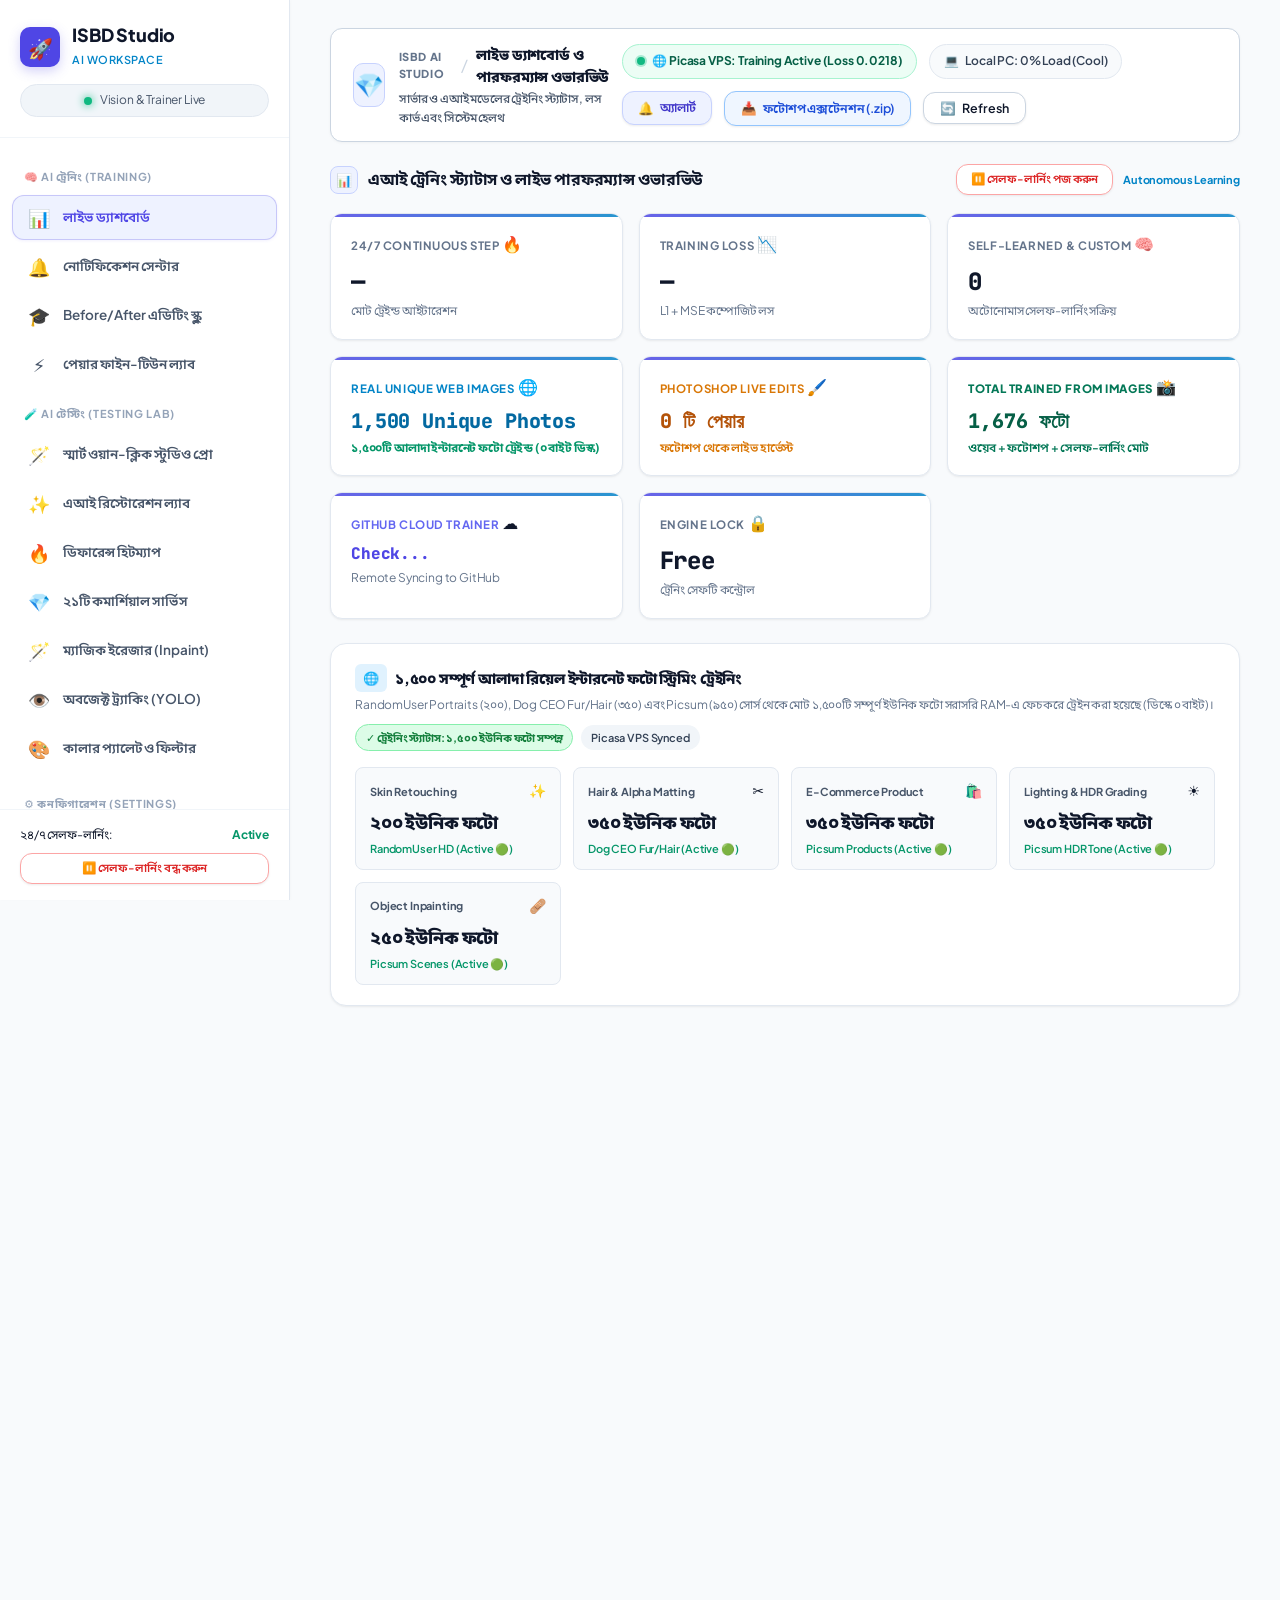
==== commit 89de6177: "feat(self-learning): implement Self-Learning v2.0 with 6 pillars (Curriculum, PER, EWC, Dwell Valida" ====
--- a/isbd/templates/index.html
+++ b/isbd/templates/index.html
@@ -3543,23 +3543,33 @@
     const pairsEl = document.getElementById('v-pairs');
     if (pairsEl) {
       if (j.self_learn && j.self_learn.total_self_learned_pairs != null) {
-        pairsEl.textContent = `${j.pairs || 0} (+${j.self_learn.total_self_learned_pairs} auto)`;
+        const goldCount = (j.self_learn.golden_pool_count || (j.harvest && j.harvest.golden_samples) || 0);
+        pairsEl.textContent = `${j.pairs || 0} (+${j.self_learn.total_self_learned_pairs} auto, ${goldCount} gold)`;
       } else {
         pairsEl.textContent = j.pairs ?? '0';
       }
     }
+    const selfSubEl = document.getElementById('v-self-sub');
+    if (selfSubEl && j.self_learn) {
+      const c = j.self_learn.curriculum;
+      const cText = c ? `কারিকুলাম: L${c.current_level} (${c.level_name})` : 'কারিকুলাম L1';
+      const ewcText = j.self_learn.ewc_active ? ' • EWC সক্রিয়' : '';
+      selfSubEl.textContent = `${cText}${ewcText}`;
+    }
 
     // ── Photoshop Extension Swarm & Total Trained Image Counts ──
-    const psCountEl = document.getElementById('v-ps-samples');
+    const psCountEl = document.getElementById('v-photoshop-samples') || document.getElementById('v-ps-samples');
     if (psCountEl) {
       const psSamples = (j.harvest && j.harvest.total_samples != null) 
         ? j.harvest.total_samples 
         : ((j.self_learn && j.self_learn.total_human_samples) || 0);
       psCountEl.textContent = psSamples.toLocaleString() + ' টি পেয়ার';
       
-      const psSub = document.getElementById('v-ps-sub');
+      const psSub = document.getElementById('v-photoshop-sub') || document.getElementById('v-ps-sub');
       if (psSub && j.harvest) {
-        psSub.textContent = `আজকের সংগ্রহ: ${j.harvest.today_samples || 0} টি | স্ট্রোক: ${j.harvest.total_strokes || 0}`;
+        const gold = j.harvest.golden_samples || 0;
+        const dedup = j.harvest.dedup_filtered_count || 0;
+        psSub.textContent = `আজকে: ${j.harvest.today_samples || 0} | 🌟 গোল্ডেন: ${gold} | 🛡️ ফিল্টার্ড: ${dedup}`;
       }
     }
 
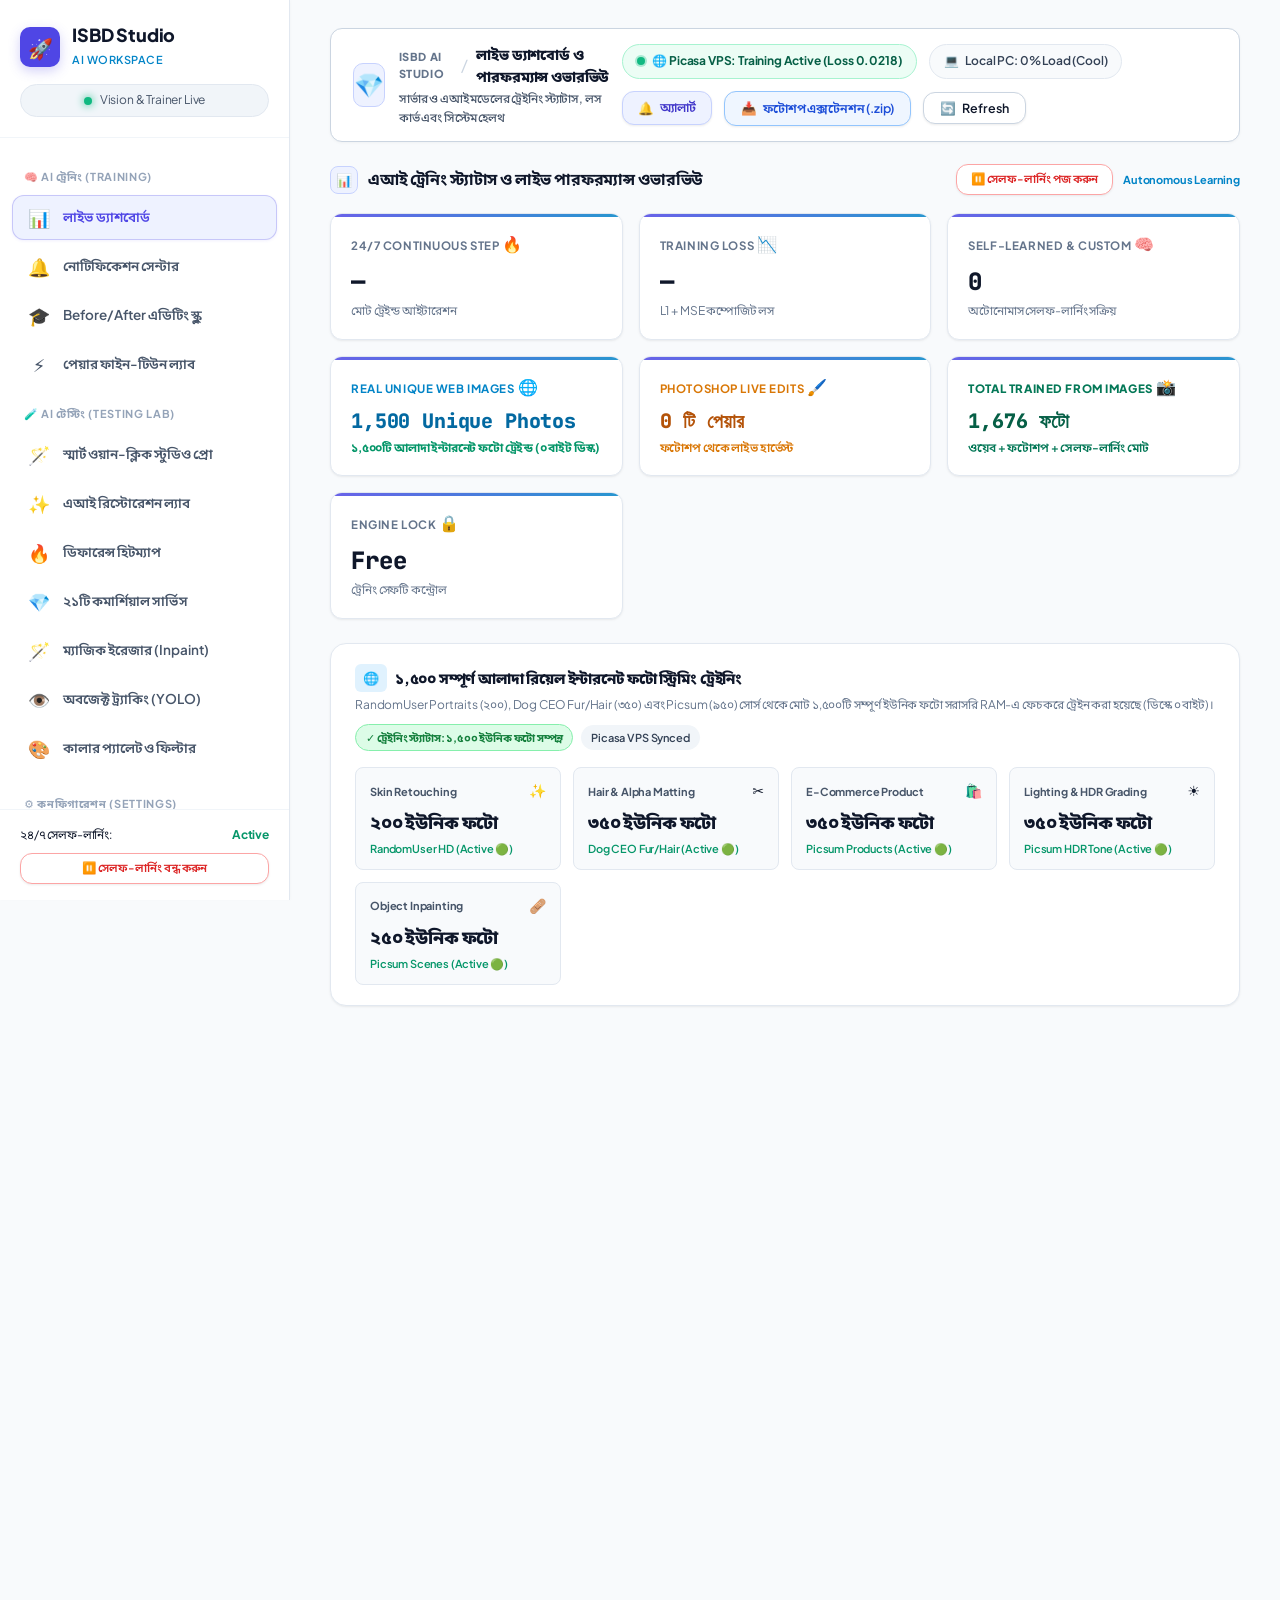
==== commit 69f85147: "fix(ui/core): completely remove GitHub Cloud Trainer card and backend telemetry" ====
--- a/isbd/templates/index.html
+++ b/isbd/templates/index.html
@@ -777,10 +777,6 @@
       <button class="ws-btn" data-tab="tab-settings" onclick="switchTab('tab-settings')">
         <span class="icon">⚙️</span> কানেক্টেড মডেল ও API কি
       </button>
-      <div class="ws-category" style="margin-top:6px;">☁️ ক্লাউড হাব (Cloud Hub)</div>
-      <button class="ws-btn" data-tab="tab-cloud" onclick="switchTab('tab-cloud')">
-        <span class="icon">🚀</span> GitHub Auto Trainer
-      </button>
 
       <div class="ws-category" style="margin-top:6px;">📦 ফটোশপ ইন্টিগ্রেশন</div>
       <a href="/api/download/photoshop-extension-zip" class="ws-btn" style="text-decoration:none; color:#1d4ed8; background:#eff6ff; border:1px solid #bfdbfe; font-weight:700;">
@@ -910,16 +906,6 @@
       </div>
       <div class="stat-val" id="v-total-trained" style="color: #065f46; font-size: 20px; font-weight: 800;">1,676 ফটো</div>
       <div class="stat-footer" id="v-total-trained-sub" style="color: #047857; font-weight: 600;">ওয়েব + ফটোশপ + সেলফ-লার্নিং মোট</div>
-    </div>
-
-    <div class="stat-card" id="card-cloud">
-      <div class="stat-top">
-        <span class="stat-title" style="color: #6366f1;">GitHub Cloud Trainer</span>
-        <span class="stat-icon" id="v-cloud-icon">☁️</span>
-      </div>
-      <div class="stat-val" id="v-cloud-status" style="font-size: 16px; color: #4f46e5; margin-top: 6px;">Check...</div>
-      <div class="stat-footer" id="v-cloud-sub">Remote Syncing to GitHub</div>
-      <a id="v-cloud-link" href="#" target="_blank" style="display:none; font-size: 10px; color: #6366f1; text-decoration: underline; margin-top:4px;">View Live Console</a>
     </div>
 
     <div class="stat-card" id="card-lock">
@@ -2163,45 +2149,6 @@
     </div>
 
 
-    <!-- Tab 11: CLOUD HUB TAB -->
-    <div id="tab-cloud" class="tab-pane">
-      <div class="header" style="margin-bottom:20px;">
-        <h2><span class="step-badge">☁️</span> Cloud Neural Expansion Hub</h2>
-        <p style="font-size:13px; color:#475569;">Manage and orchestrate remote AI training resources securely from your dashboard.</p>
-      </div>
-
-      <div class="stats-grid" style="grid-template-columns: repeat(auto-fit, minmax(400px, 1fr));">
-        
-        <!-- GitHub Auto Trainer Card -->
-        <div class="stat-card" style="border: 2px solid #e2e8f0; position: relative; padding:20px;">
-          <span style="position: absolute; top: -10px; right: 20px; background: #6366f1; color: white; padding: 2px 10px; border-radius: 12px; font-size: 11px; font-weight: bold;">FREE CPU</span>
-          <h2 style="margin:0 0 10px 0; color: #1e293b; display: flex; align-items: center; gap: 8px;">
-            <span style="font-size:24px;">🤖</span> Continuous Auto-Trainer
-          </h2>
-          <p style="font-size: 13px; color: #64748b; margin-bottom: 20px; line-height: 1.4;">
-            Runs automatically every 6 hours inside GitHub Actions. Uses free CPU resources to continuously adapt the model weights. The neural cache is synced securely via Git back to your studio.
-          </p>
-          
-          <div style="background: #f1f5f9; padding: 15px; border-radius: 8px; border-left: 4px solid #6366f1; margin-bottom: 20px;">
-            <div style="font-size: 12px; color: #64748b; text-transform: uppercase; font-weight: 600;">Live Status Network</div>
-            <div id="v-cloud-page-status" style="font-size: 20px; color: #4338ca; font-weight: 700; margin-top: 5px; display:flex; align-items: center; gap: 8px;">
-              <span class="icon">🔄</span> Checking Status...
-            </div>
-          </div>
-          
-          <div style="display:flex; gap: 10px;">
-            <button onclick="dispatchGitHubAction()" id="btn-force-gh" style="flex:1; background: linear-gradient(135deg, #4f46e5 0%, #3b82f6 100%); color: white; border: none; padding: 12px 20px; border-radius: 8px; cursor: pointer; font-weight: 600; font-family: 'Inter', sans-serif; transition: 0.2s; box-shadow: 0 4px 6px -1px rgba(59, 130, 246, 0.4);">
-              ▶ Force Start Sync
-            </button>
-            <a id="v-cloud-page-link" href="#" target="_blank" style="flex:1; text-align: center; background: #e2e8f0; color: #1e293b; text-decoration: none; border-radius: 8px; padding: 12px 20px; font-weight: 600; font-family: 'Inter', sans-serif; display: flex; justify-content: center; align-items: center;">
-              View Live Logs
-            </a>
-          </div>
-        </div>
-
-      </div>
-    </div>
-
     <!-- Tab 12: NOTIFICATION CENTER TAB -->
     <div id="tab-notifications" class="tab-pane">
       <div class="panel-header" style="margin-bottom: 20px;">
@@ -2301,8 +2248,7 @@
       'tab-magic': { title: 'ম্যাজিক ইরেজার (Inpaint)', sub: 'ছবি থেকে ওয়াটারমার্ক, দাগ বা অনাকাঙ্ক্ষিত অবজেক্ট নিখুঁতভাবে মুছুন' },
       'tab-yolo': { title: 'অবজেক্ট ট্র্যাকিং (YOLOv8)', sub: 'ছবিতে থাকা মানুষ, পোশাক, প্রোডাক্ট এবং সব অবজেক্ট ডিটেকশন' },
       'tab-cv': { title: 'কালার প্যালেট ও ফিল্টার', sub: 'ছবির কালার প্যালেট এক্সট্রাকশন ও প্রোফাইল অ্যানালাইসিস' },
-      'tab-settings': { title: 'কানেক্টেড মডেল ও API কনফিগারেশন', sub: 'API কি এবং কানেক্টেড মডেল সেটিংস' },
-      'tab-cloud': { title: 'GitHub Cloud Auto Trainer', sub: 'ক্লাউড অটো-ট্রেইনার ও রিমোট সিঙ্ক স্ট্যাটাস' }
+      'tab-settings': { title: 'কানেক্টেড মডেল ও API কনফিগারেশন', sub: 'API কি এবং কানেক্টেড মডেল সেটিংস' }
     };
 
     window.switchTab = function(tabId) {
@@ -2512,29 +2458,6 @@
       console.log(`[Terminal Log - ${tab}]:`, logText);
     };
 
-
-    window.dispatchGitHubAction = async function() {
-        const btn = document.getElementById("btn-force-gh");
-        const origin = btn.textContent;
-        btn.textContent = "Dispatching...";
-        btn.disabled = true;
-        try {
-            let res = await fetch("/api/cloud/dispatch", {method: "POST"});
-            let data = await res.json();
-            if(data.success) {
-                btn.textContent = "Dispatched Successfully! 🚀";
-                setTimeout(() => { btn.textContent = origin; btn.disabled = false; }, 3000);
-            } else {
-                alert("Failed: " + data.error);
-                btn.textContent = origin;
-                btn.disabled = false;
-            }
-        } catch(e) {
-            alert(e);
-            btn.textContent = origin;
-            btn.disabled = false;
-        }
-    };
 
 window.chartInstances = {};
 const MAX_HISTORY = 40; 
@@ -3691,54 +3614,6 @@
       if (ram) ram.textContent = (hw.ram_percent != null ? hw.ram_percent : '0.0') + '%';
       if (disk) disk.textContent = (hw.disk_percent != null ? hw.disk_percent : '0.0') + '%';
       if (net) net.textContent = (hw.net_up_kbps || 0) + ' ↑ ' + (hw.net_down_kbps || 0) + ' ↓';
-
-      if (hw.cloud_status) {
-        const cl = hw.cloud_status;
-        const st = document.getElementById('v-cloud-status');
-        const ic = document.getElementById('v-cloud-icon');
-        const lk = document.getElementById('v-cloud-link');
-        const cardCloud = document.getElementById('card-cloud');
-        
-        if (st) {
-          if (cl.status === "in_progress" || cl.status === "queued" || cl.status === "running") {
-            st.textContent = "🚀 Training Active!";
-            st.style.color = "#10b981";
-            if (ic) { ic.textContent = "🔄"; ic.classList.add('animate-spin'); }
-            if (cardCloud) { cardCloud.style.borderColor = "#6ee7b7"; cardCloud.style.background = "#f0fdf4"; }
-          } else if (cl.conclusion === "success") {
-            st.textContent = "✅ Last Run: Success";
-            st.style.color = "#059669";
-            if (ic) { ic.textContent = "☁️"; ic.classList.remove('animate-spin'); }
-            if (cardCloud) { cardCloud.style.background = "#ffffff"; cardCloud.style.borderColor = "#e2e8f0"; }
-          } else {
-            st.textContent = cl.conclusion ? "⏹ " + cl.conclusion : (cl.status || "Idle");
-            st.style.color = "#64748b";
-            if (ic) { ic.textContent = "☁️"; ic.classList.remove('animate-spin'); }
-          }
-        }
-        if (lk && cl.html_url) {
-          lk.style.display = 'block';
-          lk.href = cl.html_url;
-        }
-
-        const st_page = document.getElementById('v-cloud-page-status');
-        const lk_page = document.getElementById('v-cloud-page-link');
-        if (st_page) {
-          if (cl.status === "in_progress" || cl.status === "queued" || cl.status === "running") {
-            st_page.innerHTML = '<span class="icon animate-spin">🔄</span> Active Execution (' + cl.status + ')';
-            st_page.style.color = "#10b981";
-          } else if (cl.conclusion === "success") {
-            st_page.innerHTML = '<span class="icon">✅</span> Idle (Last: Success)';
-            st_page.style.color = "#059669";
-          } else {
-            st_page.innerHTML = '<span class="icon">⏹</span> ' + (cl.conclusion || cl.status || "Idle");
-            st_page.style.color = "#64748b";
-          }
-        }
-        if (lk_page && cl.html_url) {
-          lk_page.href = cl.html_url;
-        }
-      }
 
       // CPU Cores Chart
       const coresContainer = document.getElementById('cpu-cores-container');
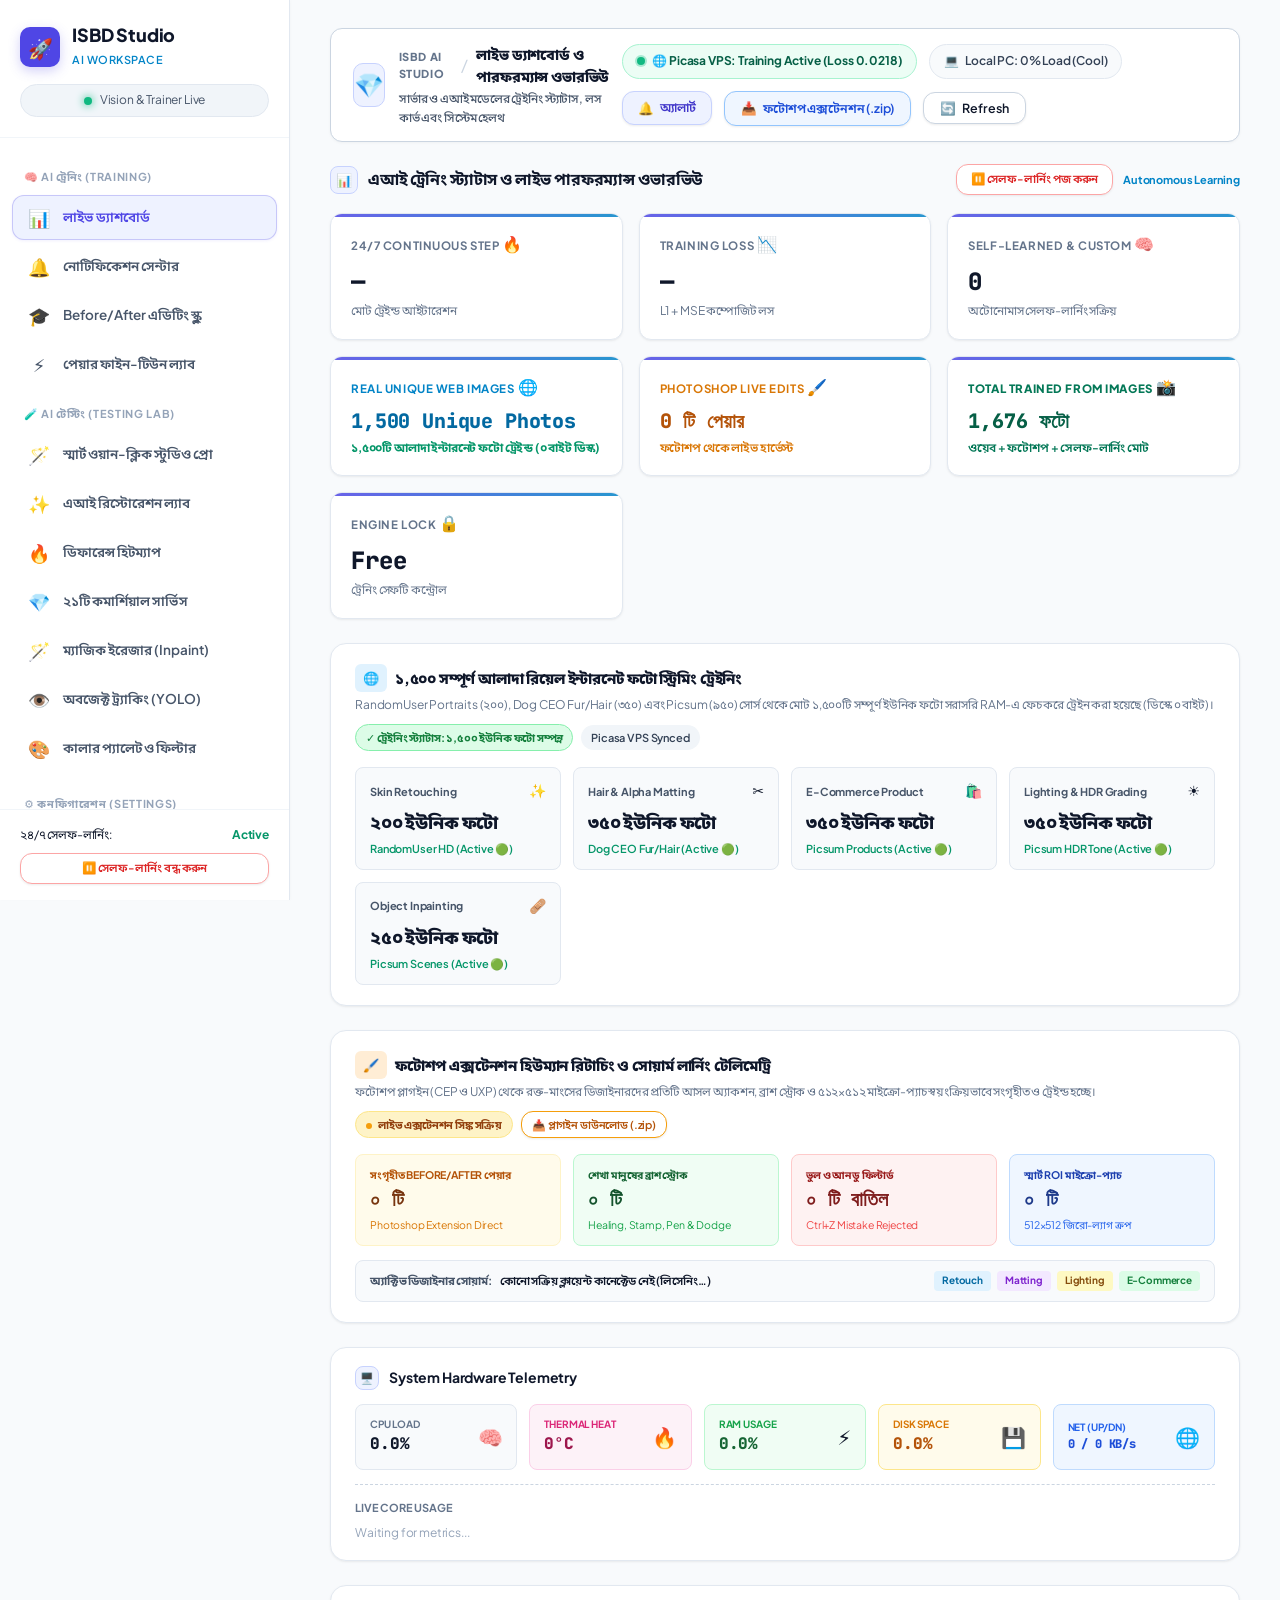
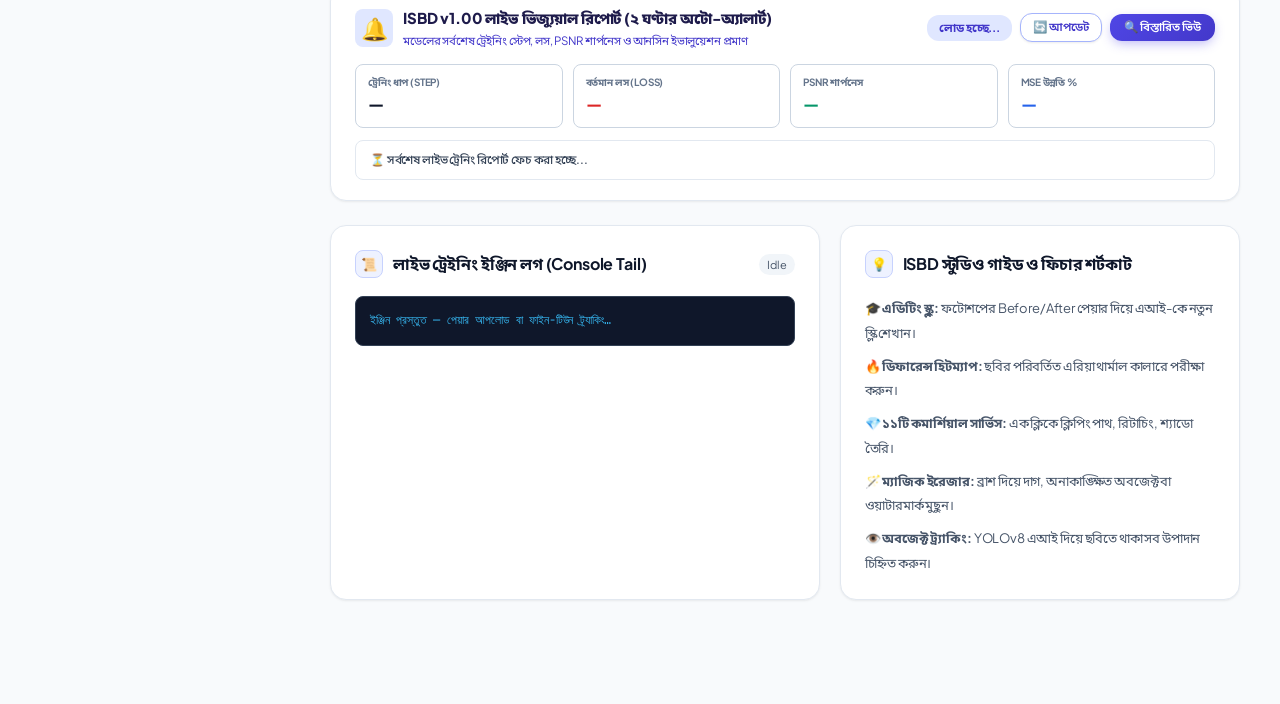
==== commit eb3986fa: "feat(auto-detect): add intelligent vision delta detector & auto-check services in Before/After Schoo" ====
--- a/isbd/templates/index.html
+++ b/isbd/templates/index.html
@@ -1256,24 +1256,36 @@
 
         <!-- Multi-Select Editing Type Chips / Checkboxes -->
         <div>
-          <label style="font-size:12px; font-weight:800; color:#0f172a; display:block; margin-bottom:8px;">
-            🎨 এডিটিং টাইপ (Editing Services) — <span style="font-weight:500; color:#64748b;">একসাথে একাধিক অপশন সিলেক্ট করতে পারেন:</span>
-          </label>
-          <div id="school-labels-grid" style="display:grid; grid-template-columns: repeat(auto-fit, minmax(130px, 1fr)); gap:6px; margin-bottom:4px;">
-            <label class="chip-label"><input type="checkbox" name="school-service" value="clipping_path" onchange="updateSelectedLabels()"> ✂️ Clipping Path</label>
-            <label class="chip-label"><input type="checkbox" name="school-service" value="multi_clipping" onchange="updateSelectedLabels()"> 🎨 Multi Clipping</label>
-            <label class="chip-label"><input type="checkbox" name="school-service" value="retouching" checked onchange="updateSelectedLabels()"> ✨ Retouching</label>
-            <label class="chip-label"><input type="checkbox" name="school-service" value="color_correction" onchange="updateSelectedLabels()"> 🌈 Color Fix</label>
-            <label class="chip-label"><input type="checkbox" name="school-service" value="shadow_making" onchange="updateSelectedLabels()"> 👥 Shadow Making</label>
-            <label class="chip-label"><input type="checkbox" name="school-service" value="neck_joint" onchange="updateSelectedLabels()"> 👔 Neck Joint</label>
-            <label class="chip-label"><input type="checkbox" name="school-service" value="image_masking" onchange="updateSelectedLabels()"> 🎭 Hair Masking</label>
-            <label class="chip-label"><input type="checkbox" name="school-service" value="reflection" onchange="updateSelectedLabels()"> 🪞 Reflection</label>
-            <label class="chip-label"><input type="checkbox" name="school-service" value="enhancement" onchange="updateSelectedLabels()"> 🔮 Enhancement</label>
-            <label class="chip-label"><input type="checkbox" name="school-service" value="manipulation" onchange="updateSelectedLabels()"> 🌌 Manipulation</label>
-            <label class="chip-label"><input type="checkbox" name="school-service" value="vector_tracing" onchange="updateSelectedLabels()"> 📐 Raster-Vector</label>
-            <label class="chip-label"><input type="checkbox" name="school-service" value="client_custom" onchange="updateSelectedLabels()"> 📝 Client Custom</label>
-          </div>
-          <input type="hidden" id="school-label" value="retouching">
+          <div style="display:flex; justify-content:space-between; align-items:center; margin-bottom:8px;">
+            <label style="font-size:12px; font-weight:800; color:#0f172a; display:block;">
+              🎨 এডিটিং সার্ভিসেস (Editing Services) — <span style="font-weight:500; color:#64748b;">ছবি ড্রপ করলেই AI নিজে চেক করবে:</span>
+            </label>
+            <span id="school-auto-badge" style="display:none; font-size:11px; font-weight:700; color:#059669; background:#ecfdf5; border:1px solid #a7f3d0; padding:2px 8px; border-radius:12px;">
+              ⚡ Auto-Detected
+            </span>
+          </div>
+          <div id="school-auto-banner" style="display:none; background:#f0fdf4; border:1px solid #86efac; border-radius:8px; padding:8px 12px; margin-bottom:8px; font-size:11.5px; color:#166534;">
+          </div>
+          <div id="school-labels-grid" style="display:grid; grid-template-columns: repeat(auto-fit, minmax(135px, 1fr)); gap:6px; margin-bottom:4px;">
+            <label class="chip-label" id="chip-clipping_path"><input type="checkbox" name="school-service" value="clipping_path" onchange="updateSelectedLabels()"> ✂️ Clipping Path</label>
+            <label class="chip-label" id="chip-multi_clipping"><input type="checkbox" name="school-service" value="multi_clipping" onchange="updateSelectedLabels()"> 🎨 Multi Clipping</label>
+            <label class="chip-label" id="chip-image_masking"><input type="checkbox" name="school-service" value="image_masking" onchange="updateSelectedLabels()"> 🎭 Hair Masking</label>
+            <label class="chip-label" id="chip-ghost_mannequin"><input type="checkbox" name="school-service" value="ghost_mannequin" onchange="updateSelectedLabels()"> 👻 Ghost Mannequin</label>
+            <label class="chip-label" id="chip-neck_joint"><input type="checkbox" name="school-service" value="neck_joint" onchange="updateSelectedLabels()"> 👔 Neck Joint</label>
+            <label class="chip-label" id="chip-retouching"><input type="checkbox" name="school-service" value="retouching" onchange="updateSelectedLabels()"> ✨ Retouching</label>
+            <label class="chip-label" id="chip-wrinkle_cleaner"><input type="checkbox" name="school-service" value="wrinkle_cleaner" onchange="updateSelectedLabels()"> 👔 Wrinkle Removal</label>
+            <label class="chip-label" id="chip-jewelry_shiner"><input type="checkbox" name="school-service" value="jewelry_shiner" onchange="updateSelectedLabels()"> 💎 Jewelry Retouch</label>
+            <label class="chip-label" id="chip-shadow_making"><input type="checkbox" name="school-service" value="shadow_making" onchange="updateSelectedLabels()"> 👥 Shadow Making</label>
+            <label class="chip-label" id="chip-reflection"><input type="checkbox" name="school-service" value="reflection" onchange="updateSelectedLabels()"> 🪞 Reflection</label>
+            <label class="chip-label" id="chip-color_correction"><input type="checkbox" name="school-service" value="color_correction" onchange="updateSelectedLabels()"> 🌈 Color Fix</label>
+            <label class="chip-label" id="chip-exposure_balance"><input type="checkbox" name="school-service" value="exposure_balance" onchange="updateSelectedLabels()"> ☀️ Exposure / Light</label>
+            <label class="chip-label" id="chip-inpaint"><input type="checkbox" name="school-service" value="inpaint" onchange="updateSelectedLabels()"> 🧹 Object/Dust Removal</label>
+            <label class="chip-label" id="chip-enhancement"><input type="checkbox" name="school-service" value="enhancement" onchange="updateSelectedLabels()"> 🔮 Enhancement</label>
+            <label class="chip-label" id="chip-manipulation"><input type="checkbox" name="school-service" value="manipulation" onchange="updateSelectedLabels()"> 🌌 Manipulation</label>
+            <label class="chip-label" id="chip-vector_tracing"><input type="checkbox" name="school-service" value="vector_tracing" onchange="updateSelectedLabels()"> 📐 Raster-Vector</label>
+            <label class="chip-label" id="chip-client_custom"><input type="checkbox" name="school-service" value="client_custom" onchange="updateSelectedLabels()"> 📝 Client Custom</label>
+          </div>
+          <input type="hidden" id="school-label" value="">
         </div>
 
         <!-- 📑 OPTIONAL: Client Instruction Box (Text / PDF / Word / Image) -->
@@ -2561,6 +2573,7 @@
     imgEl.style.display = 'block';
     const dropEl = document.getElementById(slot === 'b' ? 'school-b-drop' : 'school-a-drop');
     dropEl.innerHTML = `<div style="font-size:18px;">✅</div><div style="font-size:10px;">${file.name}</div>`;
+    checkAndAutoDetectServices();
   };
   reader.readAsDataURL(file);
 }
@@ -2574,6 +2587,81 @@
   dt.items.add(file);
   document.getElementById(inputId).files = dt.files;
   schoolPreview({files: [file]}, slot === 'before' ? 'b' : 'a');
+  setTimeout(checkAndAutoDetectServices, 250);
+}
+
+let _isDetectingServices = false;
+async function checkAndAutoDetectServices() {
+  const fileB = document.getElementById('school-before').files[0];
+  const fileA = document.getElementById('school-after').files[0];
+  if (!fileB || !fileA) return;
+  if (_isDetectingServices) return;
+
+  _isDetectingServices = true;
+  const banner = document.getElementById('school-auto-banner');
+  const badge  = document.getElementById('school-auto-badge');
+  if (banner) {
+    banner.style.display = 'block';
+    banner.innerHTML = '⚡ <em>AI ইমেজ ডেল্টা বিশ্লেষণ করে কাজের ধরন সনাক্ত করছে…</em>';
+    banner.style.background = '#f0fdf4';
+    banner.style.borderColor = '#86efac';
+    banner.style.color = '#166534';
+  }
+
+  const fd = new FormData();
+  fd.append('before', fileB);
+  fd.append('after', fileA);
+
+  try {
+    const res = await fetch('/api/auto-detect-services', { method: 'POST', body: fd });
+    const data = await res.json();
+    if (data && data.detected_services && data.detected_services.length > 0) {
+      const detected = data.detected_services;
+      
+      // Reset all chips first
+      document.querySelectorAll('input[name="school-service"]').forEach(cb => {
+        cb.checked = false;
+        const parent = cb.closest('.chip-label');
+        if (parent) {
+          parent.style.border = '';
+          parent.style.background = '';
+          parent.style.boxShadow = '';
+        }
+      });
+
+      // Check detected ones
+      detected.forEach(svc => {
+        let targetSvc = svc;
+        if (svc === 'hair_masking') targetSvc = 'image_masking';
+        if (svc === 'color_fix') targetSvc = 'color_correction';
+        if (svc === 'raster_to_vector') targetSvc = 'vector_tracing';
+
+        const cb = document.querySelector(`input[name="school-service"][value="${targetSvc}"]`);
+        if (cb) {
+          cb.checked = true;
+          const parent = cb.closest('.chip-label');
+          if (parent) {
+            parent.style.border = '2px solid #059669';
+            parent.style.background = '#ecfdf5';
+            parent.style.boxShadow = '0 0 0 2px rgba(16,185,129,0.25)';
+          }
+        }
+      });
+
+      updateSelectedLabels();
+
+      if (badge) badge.style.display = 'inline-block';
+      if (banner) {
+        banner.style.display = 'block';
+        banner.innerHTML = `🤖 <strong>AI স্বয়ংক্রিয়ভাবে সনাক্ত করেছে:</strong> ${data.summary_bn} <span style="font-size:10px; color:#047857; margin-left:8px;">(সব অপশন স্বয়ংক্রিয় চেক হয়েছে)</span>`;
+      }
+      toast('🤖 AI কাজের ধরন সনাক্ত করে অপশনগুলো স্বয়ংক্রিয় চেক করেছে!', 'ok');
+    }
+  } catch(err) {
+    console.warn("Auto-detect failed:", err);
+  } finally {
+    _isDetectingServices = false;
+  }
 }
 
 async function submitSchoolPair() {
@@ -2659,7 +2747,7 @@
   const checkboxes = document.querySelectorAll('input[name="school-service"]:checked');
   const values = Array.from(checkboxes).map(cb => cb.value);
   const hiddenInput = document.getElementById('school-label');
-  hiddenInput.value = values.length > 0 ? values.join(', ') : 'general_editing';
+  hiddenInput.value = values.length > 0 ? values.join(', ') : 'auto';
 }
 
 async function loadSchoolLog() {
@@ -3532,6 +3620,31 @@
         if (tasks.length > 0) {
           bDomain.textContent = tasks.join(', ');
         }
+      }
+
+      // ── 5 Domain Category Cards Live Counts ──
+      if (h.by_task) {
+        const bt = h.by_task;
+        const retCount = bt.skin_retouching || bt.retouch || 0;
+        const matCount = bt.hair_matting || bt.matting || 0;
+        const ecomCount = bt.ecommerce_product || bt.ecommerce || 0;
+        const lightCount = bt.lighting_hdr || bt.lighting || 0;
+        const inpaintCount = bt.object_inpainting || bt.inpaint || 0;
+
+        const dRet = document.getElementById('dom-retouch-count');
+        if (dRet) dRet.textContent = (200 + retCount) + 'টি ফটো' + (retCount > 0 ? ` (+${retCount} PS)` : '');
+
+        const dMat = document.getElementById('dom-matting-count');
+        if (dMat) dMat.textContent = (350 + matCount) + 'টি ফটো' + (matCount > 0 ? ` (+${matCount} PS)` : '');
+
+        const dEcom = document.getElementById('dom-ecommerce-count');
+        if (dEcom) dEcom.textContent = (350 + ecomCount) + 'টি ফটো' + (ecomCount > 0 ? ` (+${ecomCount} PS)` : '');
+
+        const dLight = document.getElementById('dom-lighting-count');
+        if (dLight) dLight.textContent = (350 + lightCount) + 'টি ফটো' + (lightCount > 0 ? ` (+${lightCount} PS)` : '');
+
+        const dInp = document.getElementById('dom-inpaint-count');
+        if (dInp) dInp.textContent = (250 + inpaintCount) + 'টি ফটো' + (inpaintCount > 0 ? ` (+${inpaintCount} PS)` : '');
       }
     }
 
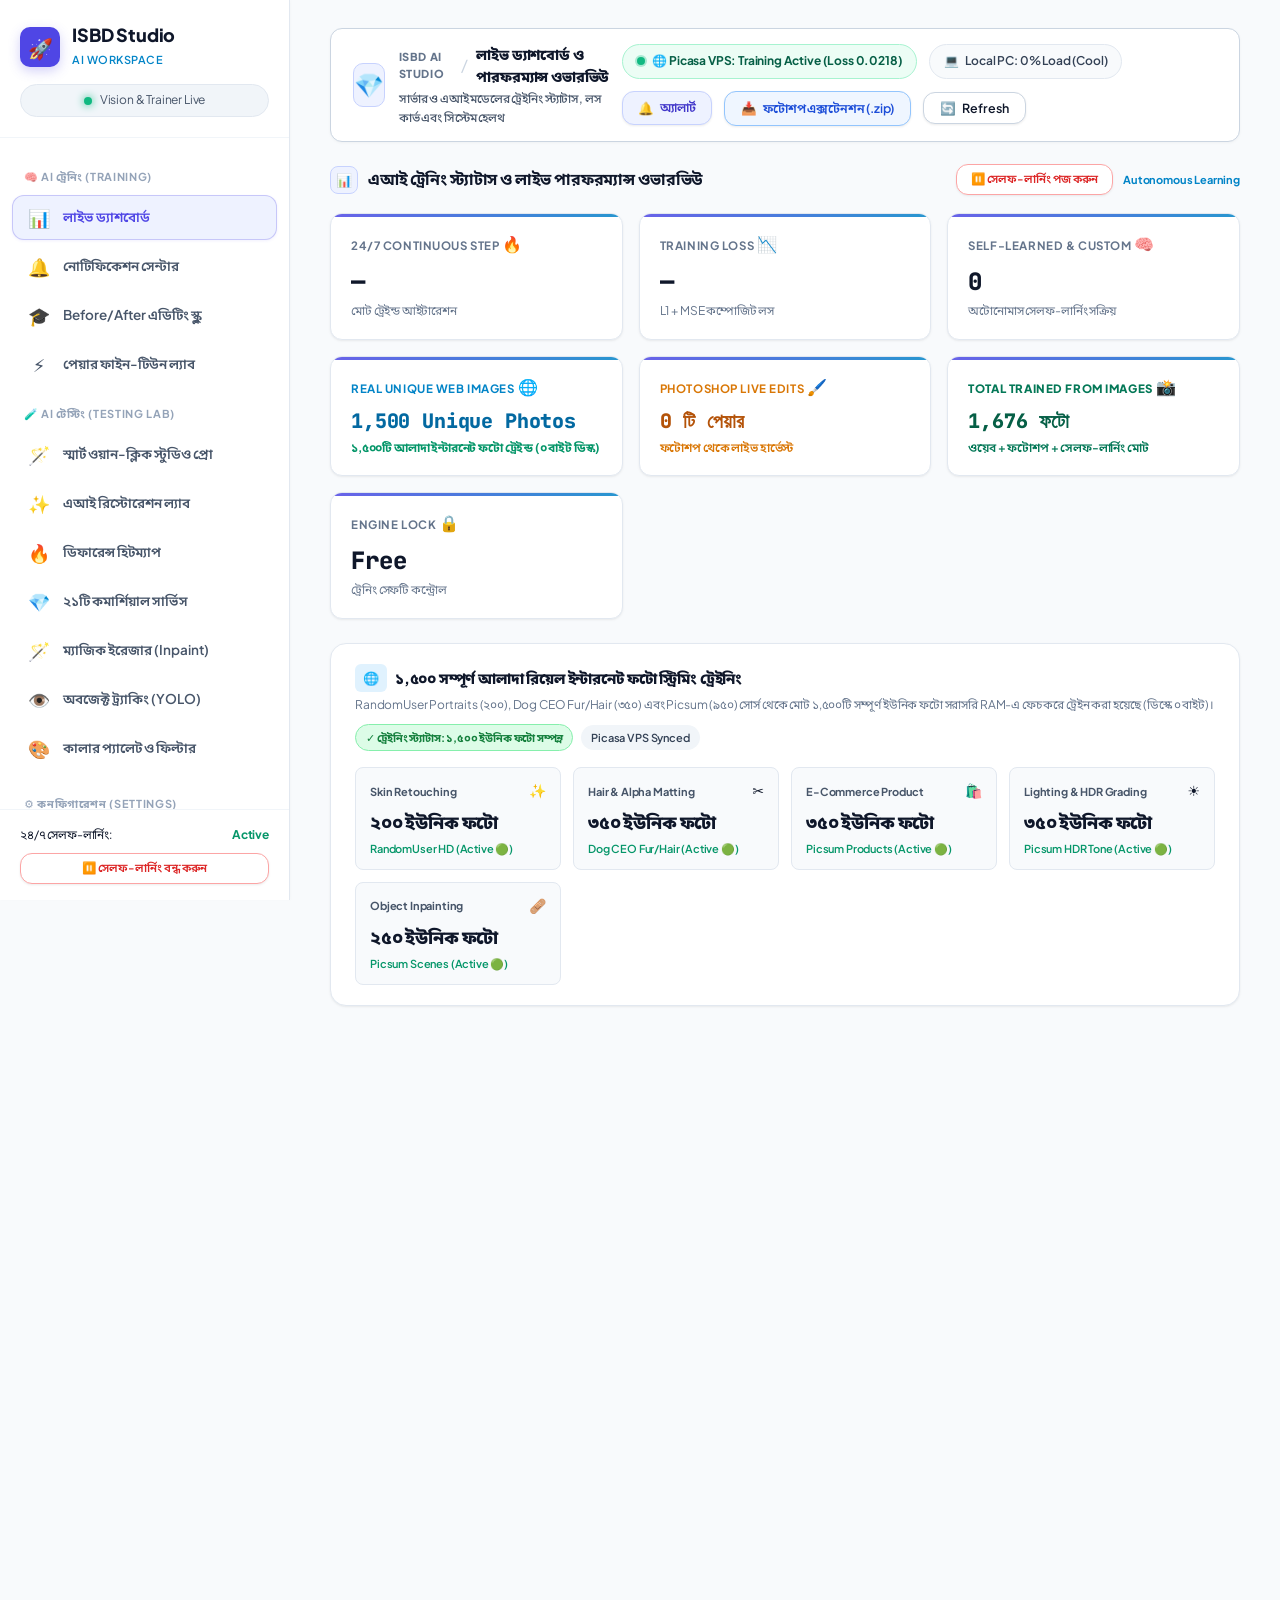
==== commit b0abefc6: "feat(self-learning): add multi-image support for 1-to-N deliverables and N-to-1 composite assembly" ====
--- a/isbd/templates/index.html
+++ b/isbd/templates/index.html
@@ -1225,32 +1225,71 @@
         <!-- Mode 1: Single Pair Upload Container -->
         <div id="school-single-container">
         <!-- Before / After upload -->
-        <div style="display:grid; grid-template-columns:1fr 1fr; gap:14px; margin-bottom:14px;">
+        <div style="display:grid; grid-template-columns: 1fr 1fr; gap:16px;">
           <div>
-            <label style="font-size:12px; font-weight:800; color:#065f46; display:flex; align-items:center; gap:6px; margin-bottom:6px;">
-              <span>📷</span> আসল ছবি (Before / Input):
+            <div style="display:flex; justify-content:space-between; align-items:center; margin-bottom:6px;">
+              <label style="font-size:12px; font-weight:800; color:#0f172a; display:flex; align-items:center; gap:6px; margin:0;">
+                <span>📷</span> আসল ছবি (Before / Raw):
+              </label>
+              <span id="school-b-count-badge" style="font-size:11px; font-weight:700; color:#0369a1; background:#e0f2fe; padding:2px 8px; border-radius:10px; display:none;">0 Raw</span>
+            </div>
+            <div id="school-b-drop" onclick="document.getElementById('school-before').click()"
+                 style="border:2px dashed #94a3b8; border-radius:10px; padding:20px 12px; text-align:center; cursor:pointer; background:#f8fafc; transition:.2s; font-size:12px; font-weight:600; color:#475569;"
+                 ondragover="event.preventDefault()" ondrop="schoolDrop(event,'before')">
+              <div style="font-size:26px; margin-bottom:4px;">📁</div>
+              ক্লিক বা ছবি টেনে ড্রপ করুন
+              <div style="font-size:11px; color:#64748b; font-weight:500; margin-top:2px;">(একক ছবি বা নেক জয়েন্ট/এইচডিআর-এর জন্য একাধিক র ছবি)</div>
+            </div>
+            <input type="file" id="school-before" accept="image/*" multiple style="display:none" onchange="schoolSelectFiles(this,'b')">
+            <div id="school-b-gallery" style="display:none; grid-template-columns: repeat(auto-fill, minmax(85px, 1fr)); gap:8px; margin-top:8px;"></div>
+          </div>
+          <div>
+            <div style="display:flex; justify-content:space-between; align-items:center; margin-bottom:6px;">
+              <label style="font-size:12px; font-weight:800; color:#3730a3; display:flex; align-items:center; gap:6px; margin:0;">
+                <span>✨</span> এডিটেড ছবি (After / Target):
+              </label>
+              <span id="school-a-count-badge" style="font-size:11px; font-weight:700; color:#4338ca; background:#e0e7ff; padding:2px 8px; border-radius:10px; display:none;">0 Outputs</span>
+            </div>
+            <div id="school-a-drop" onclick="document.getElementById('school-after').click()"
+                 style="border:2px dashed #4f46e5; border-radius:10px; padding:20px 12px; text-align:center; cursor:pointer; background:#eef2ff; transition:.2s; font-size:12px; font-weight:600; color:#3730a3;"
+                 ondragover="event.preventDefault()" ondrop="schoolDrop(event,'after')">
+              <div style="font-size:26px; margin-bottom:4px;">🌟</div>
+              ক্লিক বা ছবি টেনে ড্রপ করুন
+              <div style="font-size:11px; color:#6366f1; font-weight:500; margin-top:2px;">(১টি মাস্টার ছবি বা একাধিক ডেলিভারেবল: হোয়াইট বিজি, শ্যাডো, ইত্যাদি)</div>
+            </div>
+            <input type="file" id="school-after" accept="image/*" multiple style="display:none" onchange="schoolSelectFiles(this,'a')">
+            <div id="school-a-gallery" style="display:none; grid-template-columns: repeat(auto-fill, minmax(85px, 1fr)); gap:8px; margin-top:8px;"></div>
+          </div>
+        </div>
+
+        <!-- Workflow Dynamic Mode Indicator Banner -->
+        <div id="school-mode-banner" style="display:none; margin-top:10px; padding:8px 12px; border-radius:8px; font-size:12px; font-weight:600; align-items:center; justify-content:space-between; transition:all .2s ease;">
+        </div>
+
+        <!-- Reference Assets Dropzone (Single or Multiple Optional Reference Images) -->
+        <div style="background:#f8fafc; border:1px solid #e2e8f0; border-radius:10px; padding:12px 14px;">
+          <div style="display:flex; justify-content:space-between; align-items:center; margin-bottom:6px;">
+            <label style="font-size:12px; font-weight:800; color:#0f172a; display:flex; align-items:center; gap:6px; margin:0;">
+              <span>📎</span> রেফারেন্স ইমেজ (Reference Assets) — <span style="font-weight:600; color:#6366f1;">(ঐচ্ছিক / Optional - একক বা একাধিক)</span>:
             </label>
-            <div id="school-b-drop" onclick="document.getElementById('school-before').click()"
-                 style="border:2px dashed #059669; border-radius:10px; padding:22px 12px; text-align:center; cursor:pointer; background:#f0fdf4; transition:.2s; font-size:12px; font-weight:600; color:#166534;"
-                 ondragover="event.preventDefault()" ondrop="schoolDrop(event,'before')">
-              <div style="font-size:26px; margin-bottom:6px;">🖼️</div>
-              ক্লিক বা ছবি টেনে ড্রপ করুন
-            </div>
-            <input type="file" id="school-before" accept="image/*" style="display:none" onchange="schoolPreview(this,'b')">
-            <img id="school-prev-b" style="display:none; width:100%; margin-top:8px; border-radius:8px; border:1px solid #cbd5e1;">
-          </div>
-          <div>
-            <label style="font-size:12px; font-weight:800; color:#3730a3; display:flex; align-items:center; gap:6px; margin-bottom:6px;">
-              <span>✨</span> এডিটেড ছবি (After / Target):
-            </label>
-            <div id="school-a-drop" onclick="document.getElementById('school-after').click()"
-                 style="border:2px dashed #4f46e5; border-radius:10px; padding:22px 12px; text-align:center; cursor:pointer; background:#eef2ff; transition:.2s; font-size:12px; font-weight:600; color:#3730a3;"
-                 ondragover="event.preventDefault()" ondrop="schoolDrop(event,'after')">
-              <div style="font-size:26px; margin-bottom:6px;">🌟</div>
-              ক্লিক বা ছবি টেনে ড্রপ করুন
-            </div>
-            <input type="file" id="school-after" accept="image/*" style="display:none" onchange="schoolPreview(this,'a')">
-            <img id="school-prev-a" style="display:none; width:100%; margin-top:8px; border-radius:8px; border:1px solid #cbd5e1;">
+            <span id="school-ref-count-badge" style="font-size:11px; font-weight:700; color:#4338ca; background:#e0e7ff; padding:2px 8px; border-radius:10px; display:none;">
+              0 Files
+            </span>
+          </div>
+          <div style="font-size:11px; color:#64748b; margin-bottom:8px;">
+            ক্লায়েন্টের দেওয়া কালার সোয়াচ, নেক জয়েন্ট ইনসাইড শট, ড্রপ শ্যাডো মুডবোর্ড বা ব্যাকগ্রাউন্ড রেফারেন্স একসাথে ড্রপ করুন।
+          </div>
+
+          <div id="school-ref-drop" onclick="document.getElementById('school-ref-input').click()"
+               style="border:2px dashed #cbd5e1; border-radius:8px; padding:14px; text-align:center; cursor:pointer; background:#ffffff; transition:.2s; font-size:12px; font-weight:600; color:#475569;"
+               ondragover="event.preventDefault()" ondrop="schoolRefDrop(event)">
+            <div style="font-size:20px; margin-bottom:2px;">🎨 📁 👔</div>
+            <span>ক্লিক করে একাধিক রেফারেন্স ছবি নির্বাচন করুন বা একসাথে ড্র্যাগ করে ফেলুন</span>
+          </div>
+          <input type="file" id="school-ref-input" accept="image/*" multiple style="display:none" onchange="schoolRefSelect(this.files)">
+
+          <!-- Reference Thumbnails Gallery Strip -->
+          <div id="school-ref-gallery" style="display:none; grid-template-columns: repeat(auto-fill, minmax(110px, 1fr)); gap:10px; margin-top:10px;">
           </div>
         </div>
 
@@ -2562,39 +2601,162 @@
   setTimeout(() => t.remove(), 4000);
 }
 
-// ─ AI Real Editing School Logic ─
-function schoolPreview(input, slot) {
-  const file = input.files[0];
-  if (!file) return;
-  const reader = new FileReader();
-  reader.onload = e => {
-    const imgEl = document.getElementById(slot === 'b' ? 'school-prev-b' : 'school-prev-a');
-    imgEl.src = e.target.result;
-    imgEl.style.display = 'block';
-    const dropEl = document.getElementById(slot === 'b' ? 'school-b-drop' : 'school-a-drop');
-    dropEl.innerHTML = `<div style="font-size:18px;">✅</div><div style="font-size:10px;">${file.name}</div>`;
-    checkAndAutoDetectServices();
-  };
-  reader.readAsDataURL(file);
+// ─ AI Real Editing School Logic (Multi-Image 1-to-N & N-to-1 Capable) ─
+window.schoolBeforeFiles = [];
+window.schoolAfterFiles = [];
+
+function schoolSelectFiles(input, slot) {
+  if (!input || !input.files) return;
+  schoolAddFiles(Array.from(input.files), slot);
 }
 
 function schoolDrop(event, slot) {
   event.preventDefault();
-  const file = event.dataTransfer.files[0];
-  if (!file) return;
-  const inputId = slot === 'before' ? 'school-before' : 'school-after';
-  const dt = new DataTransfer();
-  dt.items.add(file);
-  document.getElementById(inputId).files = dt.files;
-  schoolPreview({files: [file]}, slot === 'before' ? 'b' : 'a');
-  setTimeout(checkAndAutoDetectServices, 250);
+  const dt = event.dataTransfer;
+  if (!dt || !dt.files || dt.files.length === 0) return;
+  const targetSlot = slot === 'before' ? 'b' : (slot === 'after' ? 'a' : slot);
+  schoolAddFiles(Array.from(dt.files), targetSlot);
+}
+
+function schoolAddFiles(files, slot) {
+  const targetArr = slot === 'b' ? window.schoolBeforeFiles : window.schoolAfterFiles;
+  files.forEach(f => {
+    if (f.type.startsWith('image/')) {
+      const exists = targetArr.some(existing => existing.name === f.name && existing.size === f.size);
+      if (!exists) targetArr.push(f);
+    }
+  });
+  renderSchoolFiles(slot);
+  updateSchoolModeUI();
+  debounceAutoDetect();
+}
+
+function removeSchoolFile(slot, index) {
+  const targetArr = slot === 'b' ? window.schoolBeforeFiles : window.schoolAfterFiles;
+  if (index >= 0 && index < targetArr.length) {
+    targetArr.splice(index, 1);
+    renderSchoolFiles(slot);
+    updateSchoolModeUI();
+    debounceAutoDetect();
+  }
+}
+
+function renderSchoolFiles(slot) {
+  const isB = slot === 'b';
+  const targetArr = isB ? window.schoolBeforeFiles : window.schoolAfterFiles;
+  const gallery = document.getElementById(isB ? 'school-b-gallery' : 'school-a-gallery');
+  const countBadge = document.getElementById(isB ? 'school-b-count-badge' : 'school-a-count-badge');
+  const dropEl = document.getElementById(isB ? 'school-b-drop' : 'school-a-drop');
+  
+  if (!gallery || !countBadge) return;
+  
+  const count = targetArr.length;
+  if (count === 0) {
+    gallery.style.display = 'none';
+    gallery.innerHTML = '';
+    countBadge.style.display = 'none';
+    if (dropEl) {
+      dropEl.innerHTML = isB 
+        ? `<div style="font-size:26px; margin-bottom:4px;">📁</div>ক্লিক বা ছবি টেনে ড্রপ করুন<div style="font-size:11px; color:#64748b; font-weight:500; margin-top:2px;">(একক ছবি বা নেক জয়েন্ট/এইচডিআর-এর জন্য একাধিক র ছবি)</div>`
+        : `<div style="font-size:26px; margin-bottom:4px;">🌟</div>ক্লিক বা ছবি টেনে ড্রপ করুন<div style="font-size:11px; color:#6366f1; font-weight:500; margin-top:2px;">(১টি মাস্টার ছবি বা একাধিক ডেলিভারেবল: হোয়াইট বিজি, শ্যাডো, ইত্যাদি)</div>`;
+    }
+    return;
+  }
+  
+  countBadge.style.display = 'inline-block';
+  countBadge.textContent = isB ? `${count}টি Raw ইমেজ` : `${count}টি Output`;
+  if (dropEl) {
+    dropEl.innerHTML = `<div style="font-size:18px;">✅ ${count}টি ছবি যুক্ত</div><div style="font-size:10.5px; color:#059669; font-weight:600;">+ আরও ছবি যোগ করতে ক্লিক বা ড্রপ করুন</div>`;
+  }
+  
+  gallery.style.display = 'grid';
+  gallery.innerHTML = '';
+  
+  targetArr.forEach((file, idx) => {
+    const card = document.createElement('div');
+    const isPrimary = isB && idx === 0;
+    card.style.cssText = `position:relative; background:#ffffff; border:${isPrimary ? '2px solid #f59e0b' : '1px solid #cbd5e1'}; border-radius:6px; padding:4px; box-shadow:0 1px 2px rgba(0,0,0,0.05); display:flex; flex-direction:column; align-items:center;`;
+    
+    const img = document.createElement('img');
+    img.style.cssText = 'width:100%; height:75px; object-fit:cover; border-radius:4px; background:#f1f5f9;';
+    const reader = new FileReader();
+    reader.onload = e => { img.src = e.target.result; };
+    reader.readAsDataURL(file);
+    
+    const label = document.createElement('div');
+    label.style.cssText = 'font-size:10px; color:#475569; width:100%; text-overflow:ellipsis; overflow:hidden; white-space:nowrap; margin-top:4px; text-align:center; font-weight:600;';
+    label.title = file.name;
+    
+    let badgeText = `#${idx+1}`;
+    if (isB) {
+      badgeText = idx === 0 ? '⭐ Primary' : `🧩 Comp #${idx+1}`;
+    } else {
+      badgeText = `🎯 Out #${idx+1}`;
+    }
+    label.textContent = `${badgeText} ${file.name}`;
+    
+    const delBtn = document.createElement('button');
+    delBtn.type = 'button';
+    delBtn.style.cssText = 'position:absolute; top:-6px; right:-6px; background:#ef4444; color:#ffffff; border:none; border-radius:50%; width:18px; height:18px; font-size:11px; line-height:1; cursor:pointer; display:flex; align-items:center; justify-content:center; box-shadow:0 1px 3px rgba(0,0,0,0.3); font-weight:bold;';
+    delBtn.innerHTML = '✕';
+    delBtn.onclick = (e) => {
+      e.stopPropagation();
+      removeSchoolFile(slot, idx);
+    };
+    
+    card.appendChild(delBtn);
+    card.appendChild(img);
+    card.appendChild(label);
+    gallery.appendChild(card);
+  });
+}
+
+function updateSchoolModeUI() {
+  const nb = window.schoolBeforeFiles.length;
+  const na = window.schoolAfterFiles.length;
+  const banner = document.getElementById('school-mode-banner');
+  if (!banner) return;
+  
+  if (nb === 0 && na === 0) {
+    banner.style.display = 'none';
+    return;
+  }
+  
+  banner.style.display = 'flex';
+  if (nb <= 1 && na <= 1) {
+    banner.style.background = '#f1f5f9';
+    banner.style.border = '1px solid #cbd5e1';
+    banner.style.color = '#334155';
+    banner.innerHTML = `<span>📌 <strong>স্ট্যান্ডার্ড সিঙ্গেল পেয়ার মোড</strong> (১টি র ➡️ ১টি এডিটেড ছবি)</span><span style="font-size:11px; color:#64748b;">${nb} Before / ${na} After</span>`;
+  } else if (nb === 1 && na > 1) {
+    banner.style.background = '#ecfdf5';
+    banner.style.border = '1px solid #6ee7b7';
+    banner.style.color = '#065f46';
+    banner.innerHTML = `<span>🟢 <strong>মাল্টি-ডেলিভারেবল মোড (1-to-N)</strong>: ১টি র ছবি থেকে ${na}টি পৃথক আউটপুট ডেলিভারেবল (Clipping, Shadow, Recolor)</span><span style="font-weight:700; color:#047857;">${na} Deliverables</span>`;
+  } else if (nb > 1 && na === 1) {
+    banner.style.background = '#eff6ff';
+    banner.style.border = '1px solid #93c5fd';
+    banner.style.color = '#1e40af';
+    banner.innerHTML = `<span>🔵 <strong>কম্পোজিট অ্যাসেম্বলি মোড (N-to-1)</strong>: ${nb}টি র ছবি (বডি + নেক/কলার বা এক্সপোজার) কম্বাইন করে ১টি মাস্টার ছবি</span><span style="font-weight:700; color:#1d4ed8;">Composite Assembly</span>`;
+  } else {
+    banner.style.background = '#faf5ff';
+    banner.style.border = '1px solid #d8b4fe';
+    banner.style.color = '#6b21a8';
+    banner.innerHTML = `<span>🟣 <strong>ব্যাচ বান্ডেল মোড (N-to-M)</strong>: ${nb}টি র এবং ${na}টি এডিটেড ছবি একসাথে প্রসেস হবে</span><span style="font-weight:700; color:#7e22ce;">Batch Bundle</span>`;
+  }
+}
+
+let _detectTimer = null;
+function debounceAutoDetect() {
+  if (_detectTimer) clearTimeout(_detectTimer);
+  _detectTimer = setTimeout(checkAndAutoDetectServices, 350);
 }
 
 let _isDetectingServices = false;
 async function checkAndAutoDetectServices() {
-  const fileB = document.getElementById('school-before').files[0];
-  const fileA = document.getElementById('school-after').files[0];
-  if (!fileB || !fileA) return;
+  const nb = window.schoolBeforeFiles.length;
+  const na = window.schoolAfterFiles.length;
+  if (nb === 0 || na === 0) return;
   if (_isDetectingServices) return;
 
   _isDetectingServices = true;
@@ -2602,15 +2764,15 @@
   const badge  = document.getElementById('school-auto-badge');
   if (banner) {
     banner.style.display = 'block';
-    banner.innerHTML = '⚡ <em>AI ইমেজ ডেল্টা বিশ্লেষণ করে কাজের ধরন সনাক্ত করছে…</em>';
+    banner.innerHTML = '⚡ <em>AI ইমেজ ডেল্টা ও কম্পোজিট বিশ্লেষণ করে কাজের ধরন সনাক্ত করছে…</em>';
     banner.style.background = '#f0fdf4';
     banner.style.borderColor = '#86efac';
     banner.style.color = '#166534';
   }
 
   const fd = new FormData();
-  fd.append('before', fileB);
-  fd.append('after', fileA);
+  window.schoolBeforeFiles.forEach(f => fd.append('before', f));
+  window.schoolAfterFiles.forEach(f => fd.append('after', f));
 
   try {
     const res = await fetch('/api/auto-detect-services', { method: 'POST', body: fd });
@@ -2653,7 +2815,15 @@
       if (badge) badge.style.display = 'inline-block';
       if (banner) {
         banner.style.display = 'block';
-        banner.innerHTML = `🤖 <strong>AI স্বয়ংক্রিয়ভাবে সনাক্ত করেছে:</strong> ${data.summary_bn} <span style="font-size:10px; color:#047857; margin-left:8px;">(সব অপশন স্বয়ংক্রিয় চেক হয়েছে)</span>`;
+        let extraInfo = '';
+        if (data.mode === '1_to_n' && data.outputs) {
+          extraInfo = `<div style="margin-top:6px; display:flex; flex-wrap:wrap; gap:4px;">` +
+            data.outputs.map(o => `<span style="background:#ffffff; border:1px solid #86efac; border-radius:4px; padding:2px 6px; font-size:10px; font-weight:700; color:#166534;">#${o.index}: ${(o.services_bn||[]).join(', ')}</span>`).join('') +
+            `</div>`;
+        } else if (data.mode === 'n_to_1' && data.composite_type) {
+          extraInfo = `<div style="margin-top:4px; font-size:11px; color:#1e40af;"><strong>কম্পোজিট ধরণ:</strong> ${data.summary_bn}</div>`;
+        }
+        banner.innerHTML = `🤖 <strong>AI স্বয়ংক্রিয়ভাবে সনাক্ত করেছে:</strong> ${data.summary_bn} <span style="font-size:10px; color:#047857; margin-left:8px;">(সব অপশন স্বয়ংক্রিয় চেক হয়েছে)</span> ${extraInfo}`;
       }
       toast('🤖 AI কাজের ধরন সনাক্ত করে অপশনগুলো স্বয়ংক্রিয় চেক করেছে!', 'ok');
     }
@@ -2664,10 +2834,96 @@
   }
 }
 
+// ─ Multi-Reference Asset Management ─
+window.schoolRefFiles = [];
+
+function schoolRefDrop(event) {
+  event.preventDefault();
+  if (event.dataTransfer && event.dataTransfer.files) {
+    schoolRefAddFiles(event.dataTransfer.files);
+  }
+}
+
+function schoolRefSelect(files) {
+  if (files) {
+    schoolRefAddFiles(files);
+  }
+}
+
+function schoolRefAddFiles(files) {
+  if (!files || files.length === 0) return;
+  for (let i = 0; i < files.length; i++) {
+    const f = files[i];
+    if (f.type.startsWith('image/')) {
+      const exists = window.schoolRefFiles.some(existing => existing.name === f.name && existing.size === f.size);
+      if (!exists) {
+        window.schoolRefFiles.push(f);
+      }
+    }
+  }
+  renderSchoolRefGallery();
+}
+
+function removeSchoolRef(index) {
+  if (index >= 0 && index < window.schoolRefFiles.length) {
+    window.schoolRefFiles.splice(index, 1);
+    renderSchoolRefGallery();
+  }
+}
+
+function renderSchoolRefGallery() {
+  const gallery = document.getElementById('school-ref-gallery');
+  const countBadge = document.getElementById('school-ref-count-badge');
+  if (!gallery || !countBadge) return;
+
+  const count = window.schoolRefFiles.length;
+  if (count === 0) {
+    gallery.style.display = 'none';
+    gallery.innerHTML = '';
+    countBadge.style.display = 'none';
+    return;
+  }
+
+  countBadge.style.display = 'inline-block';
+  countBadge.textContent = `${count}টি রেফারেন্স যুক্ত`;
+  gallery.style.display = 'grid';
+  gallery.innerHTML = '';
+
+  window.schoolRefFiles.forEach((file, idx) => {
+    const card = document.createElement('div');
+    card.style.cssText = 'position:relative; background:#ffffff; border:1px solid #cbd5e1; border-radius:6px; padding:4px; box-shadow:0 1px 2px rgba(0,0,0,0.05); display:flex; flex-direction:column; align-items:center;';
+
+    const img = document.createElement('img');
+    img.style.cssText = 'width:100%; height:75px; object-fit:cover; border-radius:4px; background:#f1f5f9;';
+    const reader = new FileReader();
+    reader.onload = e => { img.src = e.target.result; };
+    reader.readAsDataURL(file);
+
+    const label = document.createElement('div');
+    label.style.cssText = 'font-size:10px; color:#475569; width:100%; text-overflow:ellipsis; overflow:hidden; white-space:nowrap; margin-top:4px; text-align:center; font-weight:600;';
+    label.title = file.name;
+    label.textContent = `#${idx+1} ${file.name}`;
+
+    const delBtn = document.createElement('button');
+    delBtn.type = 'button';
+    delBtn.style.cssText = 'position:absolute; top:-6px; right:-6px; background:#ef4444; color:#ffffff; border:none; border-radius:50%; width:18px; height:18px; font-size:11px; line-height:1; cursor:pointer; display:flex; align-items:center; justify-content:center; box-shadow:0 1px 3px rgba(0,0,0,0.3); font-weight:bold;';
+    delBtn.innerHTML = '✕';
+    delBtn.onclick = (e) => {
+      e.stopPropagation();
+      removeSchoolRef(idx);
+    };
+
+    card.appendChild(delBtn);
+    card.appendChild(img);
+    card.appendChild(label);
+    gallery.appendChild(card);
+  });
+}
+
 async function submitSchoolPair() {
-  const fileB = document.getElementById('school-before').files[0];
-  const fileA = document.getElementById('school-after').files[0];
-  if (!fileB || !fileA) { toast('Before ও After দুটি ছবিই দিন!', 'warn'); return; }
+  const nb = window.schoolBeforeFiles.length;
+  const na = window.schoolAfterFiles.length;
+  if (nb === 0 || na === 0) { toast('Before ও After উভয় ছবিই দিন!', 'warn'); return; }
 
   const label  = document.getElementById('school-label').value;
   const augment= document.getElementById('school-aug').value;
@@ -2679,10 +2935,15 @@
   statusEl.innerHTML = '<span style="color:#059669;">⏳ AI শিখছে — পেয়ার ও ক্লায়েন্ট নির্দেশনা প্রসেস হচ্ছে…</span>';
 
   const fd = new FormData();
-  fd.append('before', fileB);
-  fd.append('after',  fileA);
+  window.schoolBeforeFiles.forEach(f => fd.append('before', f));
+  window.schoolAfterFiles.forEach(f => fd.append('after', f));
   if (instructionFile) {
     fd.append('instruction_file', instructionFile);
+  }
+  if (window.schoolRefFiles && window.schoolRefFiles.length > 0) {
+    window.schoolRefFiles.forEach(rf => {
+      fd.append('references', rf);
+    });
   }
 
   try {
@@ -2695,6 +2956,21 @@
     const res  = await fetch(`/api/learn-pair?${queryParams.toString()}`, { method:'POST', body:fd });
     const data = await res.json();
     if (!res.ok) throw new Error(data.detail || 'ত্রুটি');
+
+    let modeHtml = '';
+    if (data.mode === '1_to_n') {
+      modeHtml = `
+        <div style="background:#ecfdf5; border:1px solid #6ee7b7; padding:8px 10px; border-radius:6px; margin-top:8px; font-size:11.5px; color:#065f46;">
+          <div style="font-weight:700;">🟢 মাল্টি-ডেলিভারেবল লার্নিং সফল (${data.deliverables_count || na} Outputs):</div>
+          <div style="font-size:11px; margin-top:2px;">${data.summary_bn || ''}</div>
+        </div>`;
+    } else if (data.mode === 'n_to_1') {
+      modeHtml = `
+        <div style="background:#eff6ff; border:1px solid #93c5fd; padding:8px 10px; border-radius:6px; margin-top:8px; font-size:11.5px; color:#1e40af;">
+          <div style="font-weight:700;">🔵 কম্পোজিট অ্যাসেম্বলি লার্নিং সফল (${data.components_count || nb} Components):</div>
+          <div style="font-size:11px; margin-top:2px;">${data.summary_bn || ''} | সিমলেস জংশন প্যাচ: <strong>${data.junction_patches || 0}</strong></div>
+        </div>`;
+    }
 
     const insights = data.learning_insights;
     let insightsHtml = '';
@@ -2725,6 +3001,21 @@
         </div>`;
     }
 
+    let refHtml = '';
+    if (data.has_references && data.reference_count > 0) {
+      refHtml = `
+        <div style="background:rgba(217,119,6,0.08); border:1px solid rgba(217,119,6,0.3); padding:8px 10px; border-radius:6px; margin-top:8px; font-size:11px;">
+          <div style="font-weight:700; color:#b45309; margin-bottom:4px;">📎 ${data.reference_count}টি রেফারেন্স অ্যাসেট সংযুক্ত ও স্টোর হয়েছে:</div>
+          <div style="display:flex; flex-wrap:wrap; gap:6px;">
+            ${(data.references || []).map(rf => `
+              <span style="background:#ffffff; border:1px solid #fde68a; color:#92400e; padding:2px 6px; border-radius:4px; font-weight:600; font-size:10.5px;">
+                #${rf.index} ${rf.role_bn || rf.role} (${rf.width}×${rf.height})
+              </span>
+            `).join('')}
+          </div>
+        </div>`;
+    }
+
     statusEl.innerHTML = `
       <div style="color:#059669; font-weight:700; margin-bottom:6px;">✅ ${data.message}</div>
       <div style="color:var(--tx-muted);">
@@ -2732,10 +3023,19 @@
         🔁 Pool Size: <strong style="color:#0284c7;">${data.total_pool}</strong> &nbsp;|&nbsp;
         ⚡ Micro Fine-tune PID: <strong style="color:#d97706;">${data.finetune_pid || 'background'}</strong>
       </div>
+      ${modeHtml}
+      ${refHtml}
       ${insightsHtml}
       ${instructionHtml}`;
 
     toast('🎓 AI নতুন এডিটিং শিখছে!', 'ok');
+    window.schoolBeforeFiles = [];
+    window.schoolAfterFiles = [];
+    window.schoolRefFiles = [];
+    renderSchoolFiles('b');
+    renderSchoolFiles('a');
+    renderSchoolRefGallery();
+    updateSchoolModeUI();
     loadSchoolLog();
   } catch(e) {
     statusEl.innerHTML = `<span style="color:#dc2626;">❌ ত্রুটি: ${e.message}</span>`;
@@ -2758,20 +3058,34 @@
     if (!data.log || data.log.length === 0) {
       wrap.innerHTML = '<div style="color:#64748b; text-align:center; padding:30px 15px; font-weight:500;">এখনো কোনো রিয়েল পেয়ার শেখানো হয়নি।<br><span style="font-size:11px; color:#94a3b8;">বামে প্রথম আসল ও এডিটেড ছবি আপলোড করুন!</span></div>';
     } else {
-      wrap.innerHTML = [...data.log].reverse().map(r => `
+      wrap.innerHTML = [...data.log].reverse().map(r => {
+        let modeBadge = '';
+        if (r.mode === '1_to_n') {
+          const delCount = (r.multi_info && r.multi_info.deliverables_count) ? r.multi_info.deliverables_count : '';
+          modeBadge = `<span style="background:#ecfdf5; color:#065f46; border:1px solid #6ee7b7; padding:2px 6px; border-radius:4px; font-size:9.5px; font-weight:700;">🟢 1-to-N (${delCount} Outputs)</span>`;
+        } else if (r.mode === 'n_to_1') {
+          const compType = (r.multi_info && r.multi_info.composite_type) ? r.multi_info.composite_type : 'Composite';
+          modeBadge = `<span style="background:#eff6ff; color:#1e40af; border:1px solid #93c5fd; padding:2px 6px; border-radius:4px; font-size:9.5px; font-weight:700;">🔵 N-to-1 (${compType})</span>`;
+        }
+        return `
         <div style="background:#ffffff; border:1px solid #e2e8f0; border-radius:8px; padding:10px 12px; margin-bottom:8px; box-shadow:0 1px 3px rgba(0,0,0,0.03); display:flex; flex-direction:column; gap:4px;">
           <div style="display:flex; justify-content:space-between; align-items:center;">
             <div style="display:flex; align-items:center; gap:6px;">
               <span style="color:#10b981; font-size:14px; font-weight:800;">✓</span>
               <strong style="color:#0f172a; font-size:12px; font-weight:700;">${r.label}</strong>
+              ${modeBadge}
             </div>
-            <span style="font-size:10px; background:#f1f5f9; color:#475569; padding:2px 6px; border-radius:4px; font-weight:600;">${r.before_px}→${r.after_px}</span>
+            <span style="font-size:10px; background:#f1f5f9; color:#475569; padding:2px 6px; border-radius:4px; font-weight:600;">
+              ${r.before_px}→${r.after_px}
+              ${r.has_references ? ` &nbsp;<span style="color:#b45309; font-weight:700;">📎 ${r.reference_count} Ref</span>` : ''}
+            </span>
           </div>
           <div style="display:flex; justify-content:space-between; align-items:center; font-size:11px; color:#64748b; margin-top:2px;">
             <span>🕒 ${r.ts}</span>
             <span style="font-weight:700; color:#4f46e5;">Pool: ${r.total_pairs} pairs</span>
           </div>
-        </div>`).join('');
+        </div>`;
+      }).join('');
     }
     document.getElementById('school-total-badge').textContent =
       `🎓 মোট Real Pair Learning: ${data.total_real} পেয়ার সম্পন্ন`;
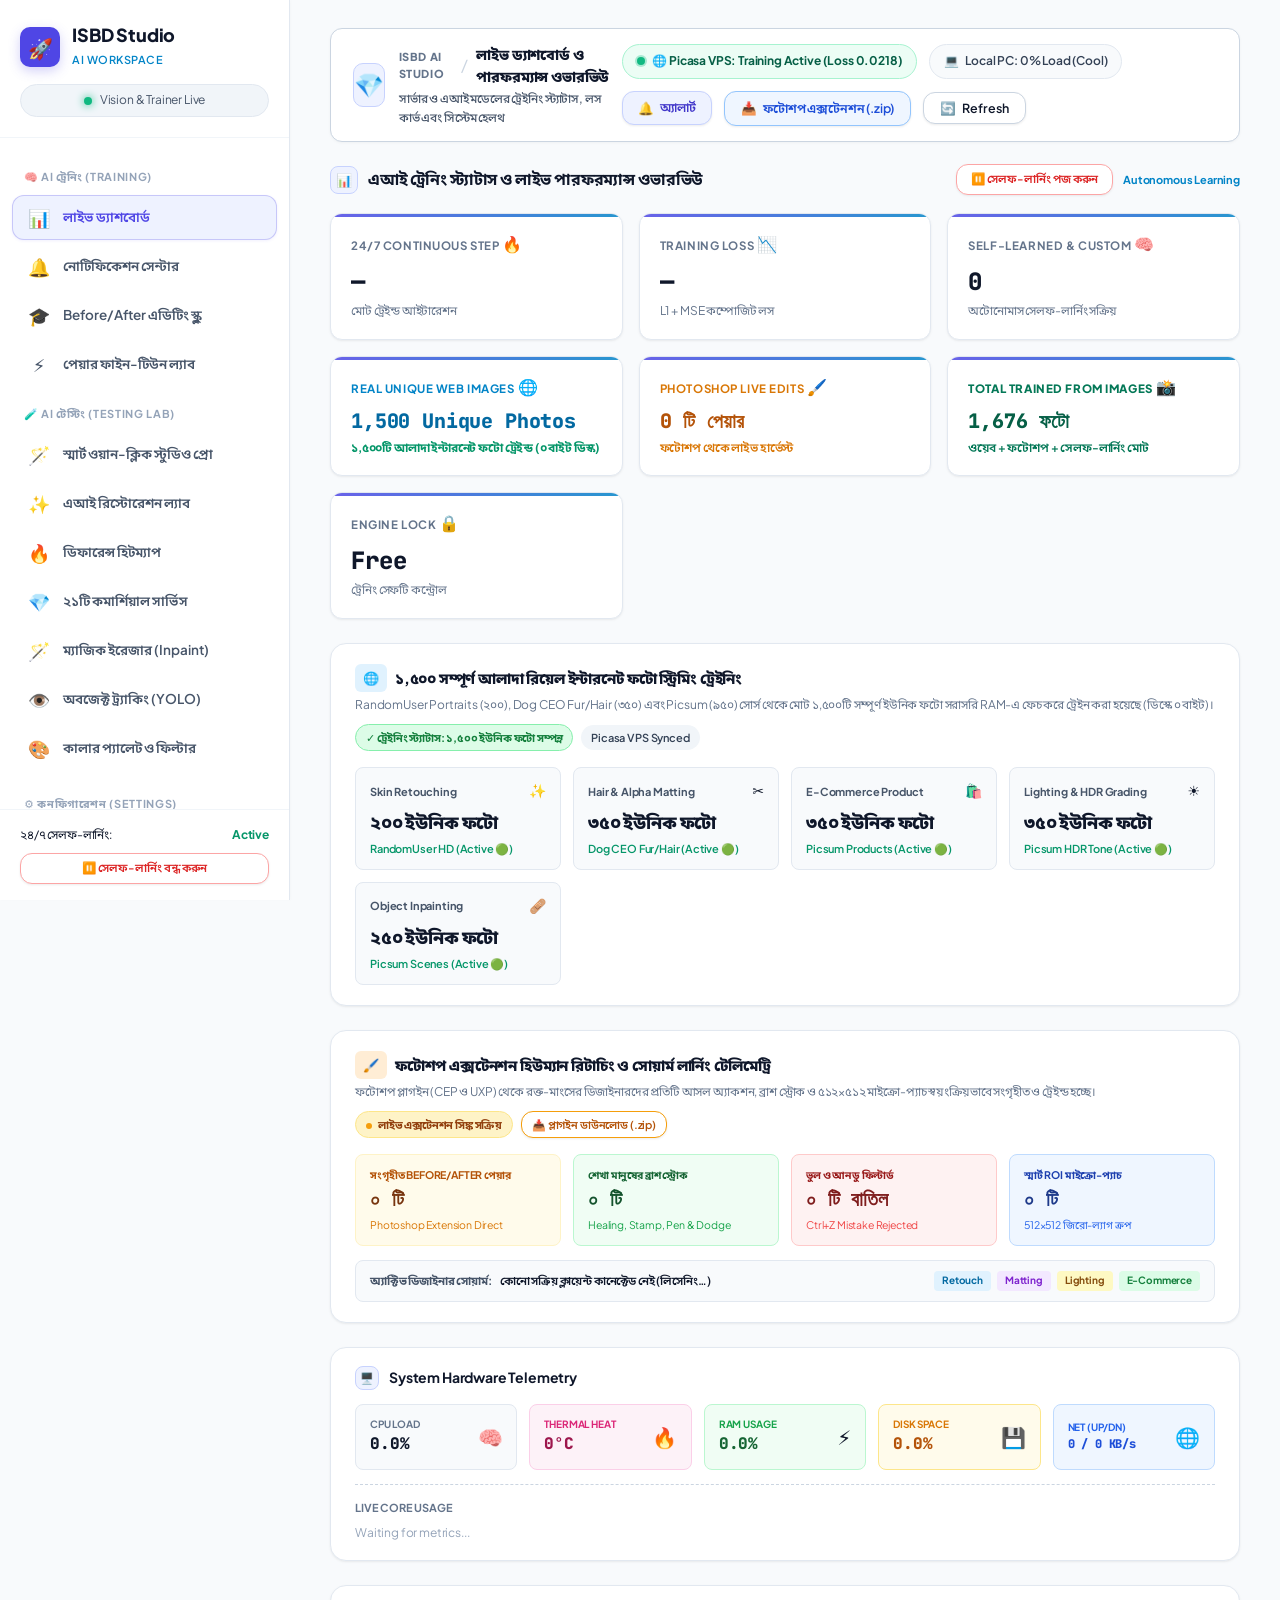
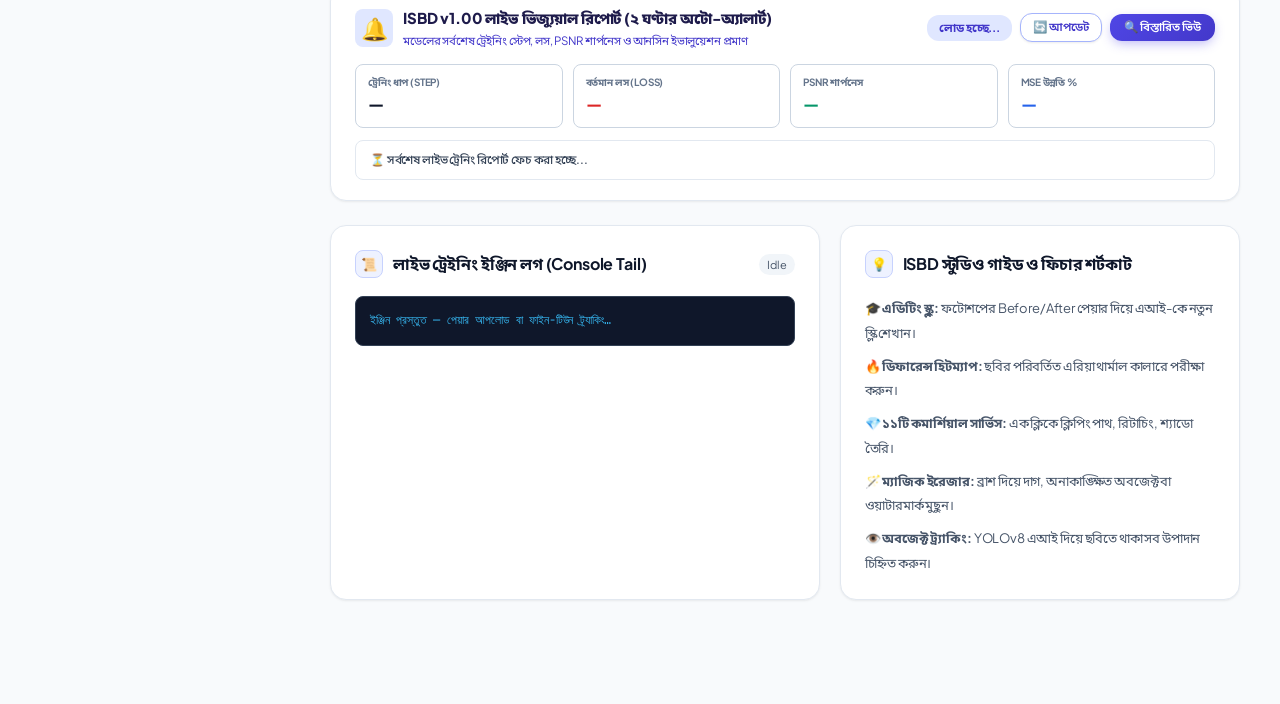
==== commit efec909c: "fix(studio-formats): add native TIFF/PSD server thumbnail renderer and safe image decoding pipeline" ====
--- a/isbd/templates/index.html
+++ b/isbd/templates/index.html
@@ -1240,7 +1240,7 @@
               ক্লিক বা ছবি টেনে ড্রপ করুন
               <div style="font-size:11px; color:#64748b; font-weight:500; margin-top:2px;">(একক ছবি বা নেক জয়েন্ট/এইচডিআর-এর জন্য একাধিক র ছবি)</div>
             </div>
-            <input type="file" id="school-before" accept="image/*" multiple style="display:none" onchange="schoolSelectFiles(this,'b')">
+            <input type="file" id="school-before" accept="image/*,.tif,.tiff,.psd,.psb,.webp,.png,.jpg,.jpeg,.bmp,.gif" multiple style="display:none" onchange="schoolSelectFiles(this,'b')">
             <div id="school-b-gallery" style="display:none; grid-template-columns: repeat(auto-fill, minmax(85px, 1fr)); gap:8px; margin-top:8px;"></div>
           </div>
           <div>
@@ -1257,7 +1257,7 @@
               ক্লিক বা ছবি টেনে ড্রপ করুন
               <div style="font-size:11px; color:#6366f1; font-weight:500; margin-top:2px;">(১টি মাস্টার ছবি বা একাধিক ডেলিভারেবল: হোয়াইট বিজি, শ্যাডো, ইত্যাদি)</div>
             </div>
-            <input type="file" id="school-after" accept="image/*" multiple style="display:none" onchange="schoolSelectFiles(this,'a')">
+            <input type="file" id="school-after" accept="image/*,.tif,.tiff,.psd,.psb,.webp,.png,.jpg,.jpeg,.bmp,.gif" multiple style="display:none" onchange="schoolSelectFiles(this,'a')">
             <div id="school-a-gallery" style="display:none; grid-template-columns: repeat(auto-fill, minmax(85px, 1fr)); gap:8px; margin-top:8px;"></div>
           </div>
         </div>
@@ -1286,7 +1286,7 @@
             <div style="font-size:20px; margin-bottom:2px;">🎨 📁 👔</div>
             <span>ক্লিক করে একাধিক রেফারেন্স ছবি নির্বাচন করুন বা একসাথে ড্র্যাগ করে ফেলুন</span>
           </div>
-          <input type="file" id="school-ref-input" accept="image/*" multiple style="display:none" onchange="schoolRefSelect(this.files)">
+          <input type="file" id="school-ref-input" accept="image/*,.tif,.tiff,.psd,.psb,.webp,.png,.jpg,.jpeg,.bmp,.gif" multiple style="display:none" onchange="schoolRefSelect(this.files)">
 
           <!-- Reference Thumbnails Gallery Strip -->
           <div id="school-ref-gallery" style="display:none; grid-template-columns: repeat(auto-fill, minmax(110px, 1fr)); gap:10px; margin-top:10px;">
@@ -2605,6 +2605,94 @@
 window.schoolBeforeFiles = [];
 window.schoolAfterFiles = [];
 
+function isImageSupported(f) {
+  if (!f) return false;
+  if (f.type && f.type.startsWith('image/')) return true;
+  return /\.(tif|tiff|psd|psb|webp|png|jpe?g|bmp|gif|raw|cr2|nef|arw|dng)$/i.test(f.name || '');
+}
+
+function isBrowserNativeImage(f) {
+  const ext = (f.name || '').split('.').pop().toLowerCase();
+  const nativeExts = ['jpg', 'jpeg', 'png', 'webp', 'gif', 'bmp', 'svg'];
+  if (['tif', 'tiff', 'psd', 'psb', 'raw', 'cr2', 'nef', 'arw', 'dng'].includes(ext)) {
+    return false;
+  }
+  return nativeExts.includes(ext);
+}
+
+function loadThumbnailToImg(file, imgElement, containerCard) {
+  if (file._previewUrl) {
+    imgElement.src = file._previewUrl;
+    imgElement.style.display = 'block';
+    return;
+  }
+
+  const ext = ((file.name || '').split('.').pop() || 'IMG').toUpperCase();
+
+  if (isBrowserNativeImage(file)) {
+    const reader = new FileReader();
+    reader.onload = e => {
+      file._previewUrl = e.target.result;
+      imgElement.src = file._previewUrl;
+      imgElement.style.display = 'block';
+    };
+    reader.onerror = () => requestServerThumbnail(file, imgElement, containerCard);
+    reader.readAsDataURL(file);
+  } else {
+    requestServerThumbnail(file, imgElement, containerCard);
+  }
+
+  imgElement.onerror = () => {
+    if (!file._triedServer) {
+      file._triedServer = true;
+      requestServerThumbnail(file, imgElement, containerCard);
+    } else {
+      imgElement.style.display = 'none';
+      if (!containerCard.querySelector('.fmt-badge-placeholder')) {
+        const ph = document.createElement('div');
+        ph.className = 'fmt-badge-placeholder';
+        ph.style.cssText = 'width:100%; height:75px; display:flex; flex-direction:column; align-items:center; justify-content:center; background:#f1f5f9; border-radius:4px; font-weight:700; color:#475569;';
+        ph.innerHTML = `<div style="font-size:22px;">🖼️</div><div style="font-size:11px; color:#0369a1;">${ext}</div>`;
+        containerCard.insertBefore(ph, imgElement);
+      }
+    }
+  };
+}
+
+function requestServerThumbnail(file, imgElement, containerCard) {
+  const ext = ((file.name || '').split('.').pop() || 'IMG').toUpperCase();
+  imgElement.style.display = 'none';
+  
+  let loader = containerCard.querySelector('.thumb-loader');
+  if (!loader) {
+    loader = document.createElement('div');
+    loader.className = 'thumb-loader';
+    loader.style.cssText = 'width:100%; height:75px; display:flex; flex-direction:column; align-items:center; justify-content:center; background:#f8fafc; border:1px dashed #cbd5e1; border-radius:4px; font-size:10px; color:#0369a1; font-weight:600; text-align:center; padding:2px;';
+    loader.innerHTML = `<div style="font-size:14px; animation:spin 1s linear infinite;">🔄</div><div style="margin-top:2px; font-size:10px; color:#475569;">${ext} প্রসেসিং...</div>`;
+    containerCard.insertBefore(loader, imgElement);
+  }
+
+  const fd = new FormData();
+  fd.append('file', file);
+  fetch('/api/preview-thumbnail', { method: 'POST', body: fd })
+    .then(res => {
+      if (!res.ok) throw new Error('Preview generation failed');
+      return res.blob();
+    })
+    .then(blob => {
+      file._previewUrl = URL.createObjectURL(blob);
+      imgElement.src = file._previewUrl;
+      imgElement.style.display = 'block';
+      if (loader && loader.parentNode) loader.parentNode.removeChild(loader);
+    })
+    .catch(err => {
+      console.warn('Server preview error:', err);
+      if (loader && loader.parentNode) {
+        loader.innerHTML = `<div style="font-size:18px;">📸</div><div style="font-size:10.5px; color:#0284c7; font-weight:700;">${ext}</div><div style="font-size:9px; color:#10b981; font-weight:600;">✓ প্রস্তুত</div>`;
+      }
+    });
+}
+
 function schoolSelectFiles(input, slot) {
   if (!input || !input.files) return;
   schoolAddFiles(Array.from(input.files), slot);
@@ -2621,7 +2709,7 @@
 function schoolAddFiles(files, slot) {
   const targetArr = slot === 'b' ? window.schoolBeforeFiles : window.schoolAfterFiles;
   files.forEach(f => {
-    if (f.type.startsWith('image/')) {
+    if (isImageSupported(f)) {
       const exists = targetArr.some(existing => existing.name === f.name && existing.size === f.size);
       if (!exists) targetArr.push(f);
     }
@@ -2677,11 +2765,21 @@
     const isPrimary = isB && idx === 0;
     card.style.cssText = `position:relative; background:#ffffff; border:${isPrimary ? '2px solid #f59e0b' : '1px solid #cbd5e1'}; border-radius:6px; padding:4px; box-shadow:0 1px 2px rgba(0,0,0,0.05); display:flex; flex-direction:column; align-items:center;`;
     
+    const delBtn = document.createElement('button');
+    delBtn.type = 'button';
+    delBtn.style.cssText = 'position:absolute; top:-6px; right:-6px; background:#ef4444; color:#ffffff; border:none; border-radius:50%; width:18px; height:18px; font-size:11px; line-height:1; cursor:pointer; display:flex; align-items:center; justify-content:center; box-shadow:0 1px 3px rgba(0,0,0,0.3); font-weight:bold; z-index:2;';
+    delBtn.innerHTML = '✕';
+    delBtn.onclick = (e) => {
+      e.stopPropagation();
+      removeSchoolFile(slot, idx);
+    };
+    card.appendChild(delBtn);
+
     const img = document.createElement('img');
-    img.style.cssText = 'width:100%; height:75px; object-fit:cover; border-radius:4px; background:#f1f5f9;';
-    const reader = new FileReader();
-    reader.onload = e => { img.src = e.target.result; };
-    reader.readAsDataURL(file);
+    img.style.cssText = 'width:100%; height:75px; object-fit:cover; border-radius:4px; background:#f1f5f9; display:block;';
+    card.appendChild(img);
+
+    loadThumbnailToImg(file, img, card);
     
     const label = document.createElement('div');
     label.style.cssText = 'font-size:10px; color:#475569; width:100%; text-overflow:ellipsis; overflow:hidden; white-space:nowrap; margin-top:4px; text-align:center; font-weight:600;';
@@ -2695,17 +2793,6 @@
     }
     label.textContent = `${badgeText} ${file.name}`;
     
-    const delBtn = document.createElement('button');
-    delBtn.type = 'button';
-    delBtn.style.cssText = 'position:absolute; top:-6px; right:-6px; background:#ef4444; color:#ffffff; border:none; border-radius:50%; width:18px; height:18px; font-size:11px; line-height:1; cursor:pointer; display:flex; align-items:center; justify-content:center; box-shadow:0 1px 3px rgba(0,0,0,0.3); font-weight:bold;';
-    delBtn.innerHTML = '✕';
-    delBtn.onclick = (e) => {
-      e.stopPropagation();
-      removeSchoolFile(slot, idx);
-    };
-    
-    card.appendChild(delBtn);
-    card.appendChild(img);
     card.appendChild(label);
     gallery.appendChild(card);
   });
@@ -2854,7 +2941,7 @@
   if (!files || files.length === 0) return;
   for (let i = 0; i < files.length; i++) {
     const f = files[i];
-    if (f.type.startsWith('image/')) {
+    if (isImageSupported(f)) {
       const exists = window.schoolRefFiles.some(existing => existing.name === f.name && existing.size === f.size);
       if (!exists) {
         window.schoolRefFiles.push(f);
@@ -2893,28 +2980,27 @@
     const card = document.createElement('div');
     card.style.cssText = 'position:relative; background:#ffffff; border:1px solid #cbd5e1; border-radius:6px; padding:4px; box-shadow:0 1px 2px rgba(0,0,0,0.05); display:flex; flex-direction:column; align-items:center;';
 
-    const img = document.createElement('img');
-    img.style.cssText = 'width:100%; height:75px; object-fit:cover; border-radius:4px; background:#f1f5f9;';
-    const reader = new FileReader();
-    reader.onload = e => { img.src = e.target.result; };
-    reader.readAsDataURL(file);
-
-    const label = document.createElement('div');
-    label.style.cssText = 'font-size:10px; color:#475569; width:100%; text-overflow:ellipsis; overflow:hidden; white-space:nowrap; margin-top:4px; text-align:center; font-weight:600;';
-    label.title = file.name;
-    label.textContent = `#${idx+1} ${file.name}`;
-
     const delBtn = document.createElement('button');
     delBtn.type = 'button';
-    delBtn.style.cssText = 'position:absolute; top:-6px; right:-6px; background:#ef4444; color:#ffffff; border:none; border-radius:50%; width:18px; height:18px; font-size:11px; line-height:1; cursor:pointer; display:flex; align-items:center; justify-content:center; box-shadow:0 1px 3px rgba(0,0,0,0.3); font-weight:bold;';
+    delBtn.style.cssText = 'position:absolute; top:-6px; right:-6px; background:#ef4444; color:#ffffff; border:none; border-radius:50%; width:18px; height:18px; font-size:11px; line-height:1; cursor:pointer; display:flex; align-items:center; justify-content:center; box-shadow:0 1px 3px rgba(0,0,0,0.3); font-weight:bold; z-index:2;';
     delBtn.innerHTML = '✕';
     delBtn.onclick = (e) => {
       e.stopPropagation();
       removeSchoolRef(idx);
     };
-
     card.appendChild(delBtn);
+
+    const img = document.createElement('img');
+    img.style.cssText = 'width:100%; height:75px; object-fit:cover; border-radius:4px; background:#f1f5f9; display:block;';
     card.appendChild(img);
+
+    loadThumbnailToImg(file, img, card);
+
+    const label = document.createElement('div');
+    label.style.cssText = 'font-size:10px; color:#475569; width:100%; text-overflow:ellipsis; overflow:hidden; white-space:nowrap; margin-top:4px; text-align:center; font-weight:600;';
+    label.title = file.name;
+    label.textContent = `#${idx+1} ${file.name}`;
+
     card.appendChild(label);
     gallery.appendChild(card);
   });
